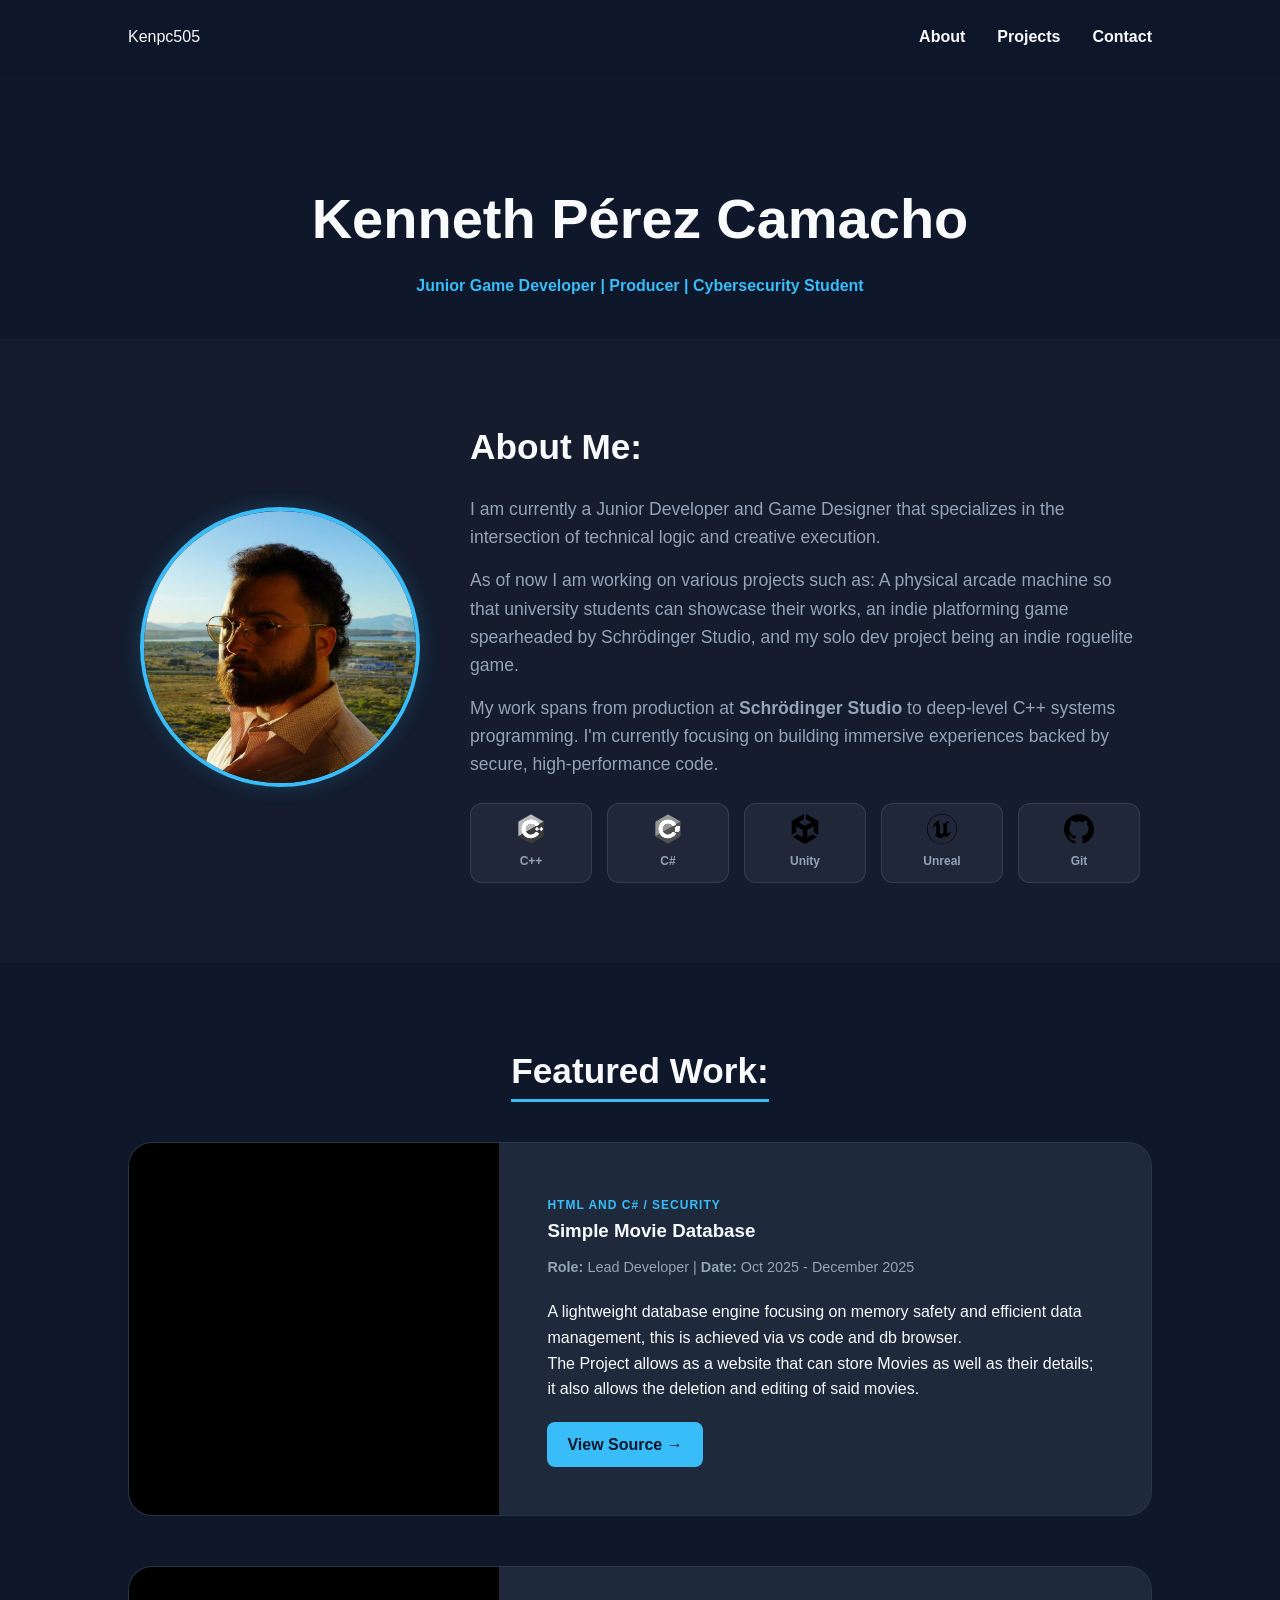
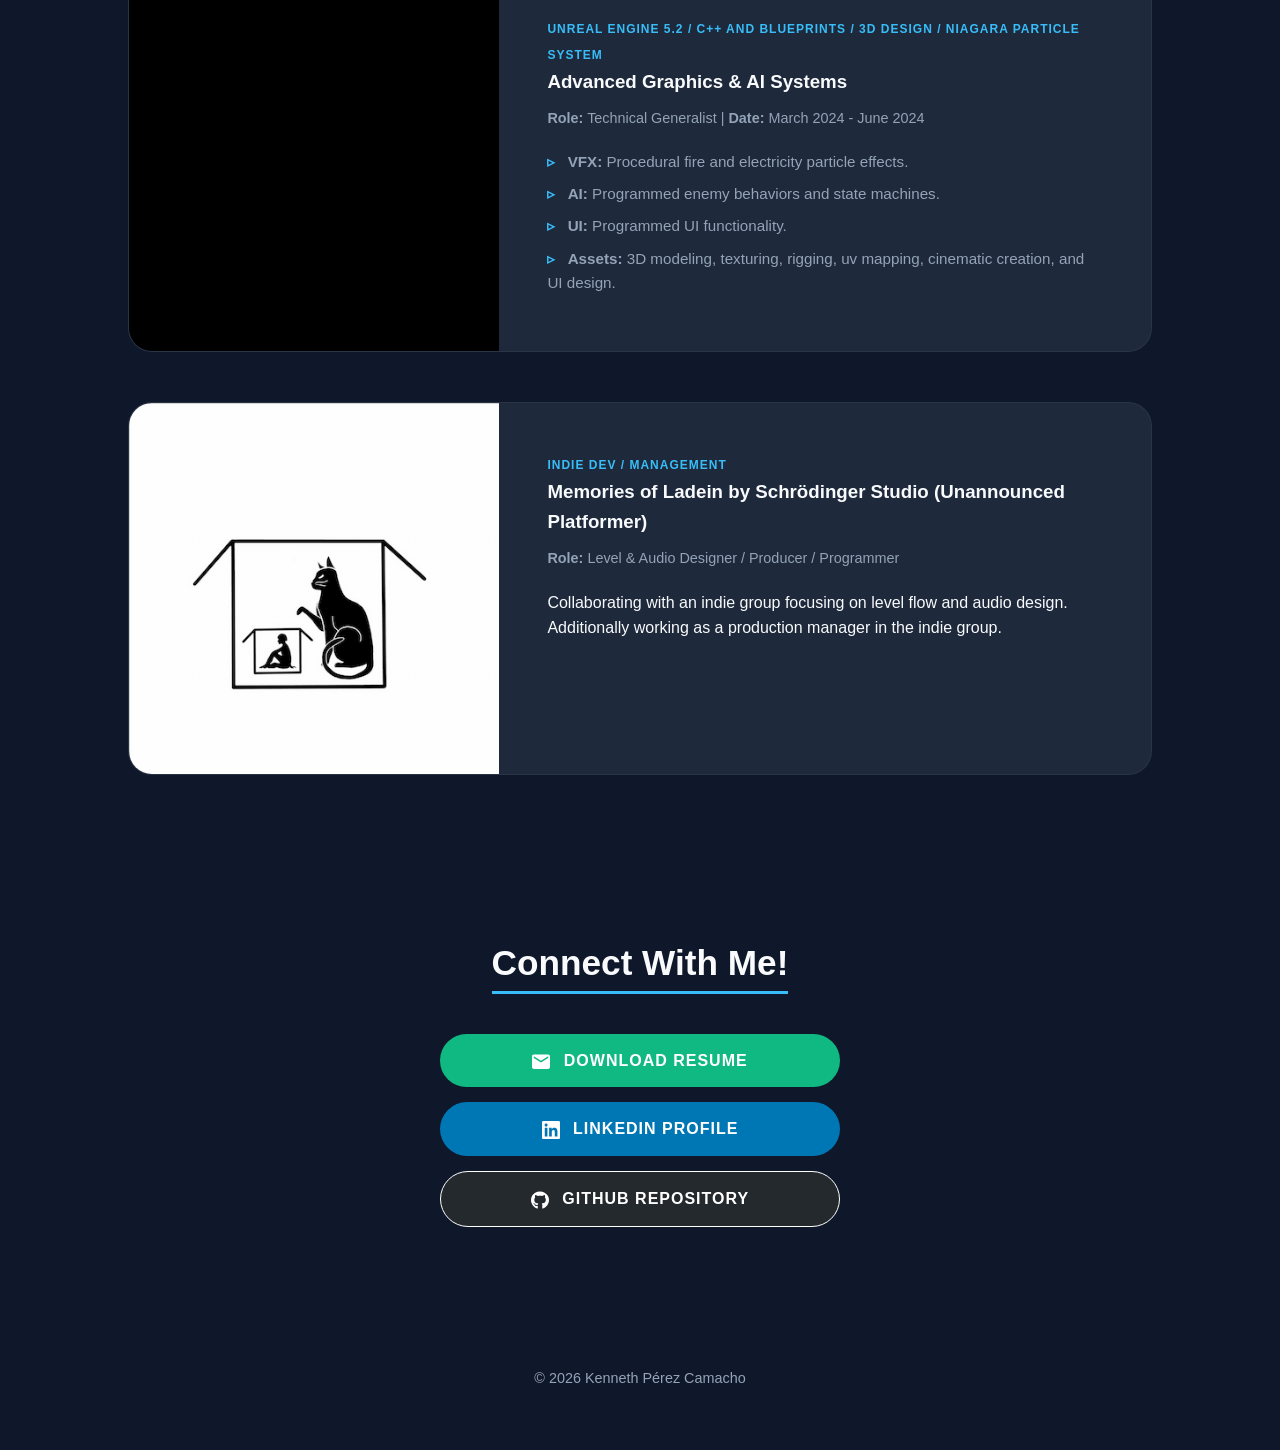
==== index.html @ e81bc2be "Added videos and photos of previous projects, still not finalized" ====
<!DOCTYPE html>
<html lang="en">
<head>
    <meta charset="UTF-8">
    <meta name="viewport" content="width=device-width, initial-scale=1.0">
    <title>Kenneth Pérez Camacho | Portfolio Hub</title>
    
    <link rel="stylesheet" href="style.css">
    <link rel="stylesheet" href="css/skeleton.css">
    <link rel="stylesheet" href="css/brands.css">
</head>
<body>

    <nav>
        <div class="logo">Kenpc505</div>
        <ul>
            <li><a href="#bio">About</a></li>
            <li><a href="#projects">Projects</a></li>
            <li><a href="#links">Contact</a></li>
        </ul>
    </nav>

    <header class="hero">
        <h1>Kenneth Pérez Camacho</h1>
        <p class="highlight">Junior Game Developer | Producer | Cybersecurity Student</p>
    </header>

    <section id="bio">
        <div class="bio-container">
            <div class="bio-image">
                <img src="images/headshot.jpg" alt="Kenneth Pérez Camacho Headshot">
            </div>
            <div class="bio-text">
                <h2>About Me:</h2>
                <p>I am currently a Junior Developer and Game Designer that specializes in the intersection of technical logic and creative execution.</p>
                <p>As of now I am working on various projects such as: A physical arcade machine so that university students can showcase their works, an indie platforming game spearheaded by Schrödinger Studio, and my solo dev project being an indie roguelite game.</p>
                <p>My work spans from production at <strong>Schrödinger Studio</strong> to deep-level C++ systems programming. I'm currently focusing on building immersive experiences backed by secure, high-performance code.</p>

                <div class="skills-grid">
                    <div class="skill-item"><img src="images/icons/cpp.svg" alt="C++"><span>C++</span></div>
                    <div class="skill-item"><img src="images/icons/csharp.svg" alt="C#"><span>C#</span></div>
                    <div class="skill-item"><img src="images/icons/unity.svg" alt="Unity"><span>Unity</span></div>
                    <div class="skill-item"><img src="images/icons/unreal.svg" alt="Unreal Engine"><span>Unreal</span></div>
                    <div class="skill-item"><img src="images/icons/git.svg" alt="Git"><span>Git</span></div>
                </div>
            </div>
        </div>
    </section>

    <section id="projects">
        <h2>Featured Work:</h2>
        <div class="project-list">
            
            <article class="project-row">
                <div class="project-image loading-container">
                    <div class="spinner"></div>
                    <video autoplay loop muted playsinline poster="images/simplemdb-poster.jpg" onloadeddata="this.parentElement.classList.remove('loading-container')">
                        <source src="videos/simplemdb-demo.mp4" type="video/mp4">
                    </video>
                </div>
                <div class="project-info">
                    <span class="tech-tag">HTML and C# / Security</span>
                    <h3>Simple Movie Database</h3>
                    <p class="project-meta"><strong>Role:</strong> Lead Developer | <strong>Date:</strong> Oct 2025 - December 2025</p>
                    <p>A lightweight database engine focusing on memory safety and efficient data management, this is achieved via vs code and db browser.</p>
                        <p> The Project allows as a website that can store Movies as well as their details; it also allows the deletion and editing of said movies.</p>
                    <a href="https://github.com/Kenpc505/SimpleMDB" target="_blank" class="btn">View Source →</a>
                </div>
            </article>


            <article class="project-row">
                <div class="project-image loading-container">
                    <div class="spinner"></div>
                    <video autoplay loop muted playsinline poster="images/vgg3-poster.jpg" onloadeddata="this.parentElement.classList.remove('loading-container')">
                        <source src="videos/vgg3-demo.mp4" type="video/mp4">
                    </video>
                </div>
                <div class="project-info">
                    <span class="tech-tag">Unreal Engine 5.2 / C++ and Blueprints / 3D Design / Niagara Particle System</span>
                    <h3>Advanced Graphics & AI Systems</h3>
                    <p class="project-meta"><strong>Role:</strong> Technical Generalist | <strong>Date:</strong> March 2024 - June 2024</p>
                    <ul class="project-features">
                        <li><strong>VFX:</strong> Procedural fire and electricity particle effects.</li>
                        <li><strong>AI:</strong> Programmed enemy behaviors and state machines.</li>
                        <li><strong>UI:</strong> Programmed UI functionality.</li>
                        <li><strong>Assets:</strong> 3D modeling, texturing, rigging, uv mapping, cinematic creation, and UI design.</li>
                    </ul>
                </div>
            </article>


            <article class="project-row">
                <div class="project-image">
                    <img src="images/schrodinger-studio.png" alt="Schrödinger Studio">
                </div>
                <div class="project-info">
                    <span class="tech-tag">Indie Dev / Management</span>
                    <h3>Memories of Ladein by Schrödinger Studio (Unannounced Platformer)</h3>
                    <p class="project-meta"><strong>Role:</strong> Level & Audio Designer / Producer / Programmer</p>
                    <p>Collaborating with an indie group focusing on level flow and audio design.</p>
                    <p>Additionally working as a production manager in the indie group.</p>
                </div>
            </article>

        </div>
    </section>

    <section id="links">
        <h2>Connect With Me!</h2>
        <div class="link-container">
            <a class="button button-resume" href="Kenneth_Perez_Resume.pdf" download>
                <img class="icon" src="images/icons/email.svg" alt="Resume"> Download Resume
            </a>
            <a class="button button-linkedin" href="https://www.linkedin.com/in/kenneth-p%C3%A9rez-camacho-754b19230" target="_blank">
                <img class="icon" src="images/icons/linkedin.svg" alt="LinkedIn"> LinkedIn Profile
            </a>
            <a class="button button-github" href="https://github.com/Kenpc505" target="_blank">
                <img class="icon" src="images/icons/github.svg" alt="GitHub"> GitHub Repository
            </a>
        </div>
    </section>

    <footer>
        <p>© 2026 Kenneth Pérez Camacho</p>
    </footer>

</body>
</html>
---- style.css ----
/* --- 1. VARIABLES & THEME --- */
:root {
	--bg: #0f172a;
	--text: #f8fafc;
	--accent: #38bdf8;
	--card-bg: #1e293b;
	--secondary-text: #94a3b8;
	--resume-green: #10b981;
	--linkedin-blue: #0077b5;
}

html {
	scroll-behavior: smooth;
}

* {
	box-sizing: border-box;
	margin: 0;
	padding: 0;
}

body {
	font-family: 'Inter', sans-serif;
	background-color: var(--bg);
	color: var(--text);
	line-height: 1.6;
}

/* --- 2. NAVIGATION --- */
nav {
	display: flex;
	justify-content: space-between;
	padding: 1.5rem 10%;
	background: rgba(15, 23, 42, 0.95);
	backdrop-filter: blur(8px);
	position: sticky;
	top: 0;
	z-index: 1000;
}

nav ul {
	display: flex;
	list-style: none;
	gap: 2rem;
}

nav a {
	color: var(--text);
	text-decoration: none;
	font-weight: 600;
	transition: 0.3s;
}

nav a:hover {
	color: var(--accent);
}

/* --- 3. HERO --- */
.hero {
	padding: 100px 20px 40px;
	text-align: center;
}

.hero h1 {
	font-size: 3.5rem;
	margin-bottom: 10px;
}

.highlight {
	color: var(--accent);
	font-weight: bold;
}

/* --- 4. BIO & SKILLS GRID --- */
#bio {
	background-color: rgba(255, 255, 255, 0.02);
}

.bio-container {
	display: flex;
	align-items: center;
	gap: 50px;
	max-width: 1000px;
	margin: 0 auto;
	text-align: left;
}

.bio-image img {
	width: 280px;
	height: 280px;
	border-radius: 50%;
	border: 4px solid var(--accent);
	object-fit: cover;
	box-shadow: 0 0 20px rgba(56, 189, 248, 0.2);
}

.bio-text h2 {
	border-bottom: none;
	margin-bottom: 20px;
}

.bio-text p {
	margin-bottom: 15px;
	font-size: 1.1rem;
	color: var(--secondary-text);
}

.skills-grid {
	display: grid;
	grid-template-columns: repeat(auto-fit, minmax(75px, 1fr));
	gap: 15px;
	margin-top: 25px;
}

.skill-item {
	display: flex;
	flex-direction: column;
	align-items: center;
	background: rgba(255, 255, 255, 0.05);
	padding: 10px;
	border-radius: 12px;
	border: 1px solid rgba(255, 255, 255, 0.1);
	transition: 0.3s;
}

.skill-item:hover {
	transform: translateY(-3px);
	border-color: var(--accent);
	background: rgba(56, 189, 248, 0.05);
}

.skill-item img {
	width: 30px;
	height: 30px;
	margin-bottom: 8px;
	filter: grayscale(100%) brightness(1.5);
	transition: 0.3s;
}

.skill-item:hover img {
	filter: grayscale(0%) brightness(1);
}

.skill-item span {
	font-size: 0.75rem;
	font-weight: bold;
	color: var(--secondary-text);
}

/* --- 5. PROJECTS SECTION --- */
section {
	padding: 80px 10%;
	text-align: center;
}

h2 {
	font-size: 2.2rem;
	margin-bottom: 40px;
	border-bottom: 3px solid var(--accent);
	display: inline-block;
}

.project-list {
	display: flex;
	flex-direction: column;
	gap: 50px;
}

.project-row {
	display: flex;
	background: var(--card-bg);
	border-radius: 24px;
	overflow: hidden;
	text-align: left;
	transition: transform 0.3s ease;
	border: 1px solid rgba(255, 255, 255, 0.05);
}

.project-row:hover {
	transform: translateY(-8px);
}

.project-image {
	flex: 1;
	min-width: 320px;
	background: #000;
	display: flex;
	align-items: center;
}

.project-image img,
.project-image video {
	width: 100%;
	height: 100%;
	object-fit: cover;
	display: block;
}

.project-info {
	flex: 1.5;
	padding: 3rem;
}

.tech-tag {
	color: var(--accent);
	font-weight: 800;
	font-size: 0.75rem;
	text-transform: uppercase;
	letter-spacing: 1px;
}

.project-meta {
	font-size: 0.9rem;
	color: var(--secondary-text);
	margin: 10px 0 20px 0;
}

.project-features {
	list-style: none;
	padding: 0;
}

.project-features li::before {
	content: "▹ ";
	color: var(--accent);
	font-weight: bold;
	margin-right: 8px;
}

.project-features li {
	margin-bottom: 8px;
	color: var(--secondary-text);
	font-size: 0.95rem;
}

.btn {
	display: inline-block;
	margin-top: 20px;
	padding: 10px 20px;
	background: var(--accent);
	color: var(--bg);
	text-decoration: none;
	font-weight: bold;
	border-radius: 8px;
	transition: 0.3s;
}

/* --- 6. LITTLELINK HUB --- */
.link-container {
	display: flex;
	flex-direction: column;
	align-items: center;
	gap: 15px;
	max-width: 400px;
	margin: 0 auto;
}

.button {
	display: flex;
	align-items: center;
	justify-content: center;
	width: 100%;
	padding: 16px;
	border-radius: 50px;
	text-decoration: none;
	font-weight: bold;
	text-transform: uppercase;
	transition: 0.3s;
	border: none;
}

.button-linkedin {
	background-color: var(--linkedin-blue) !important;
	color: white !important;
}

.button-github {
	background-color: #24292e !important;
	color: white !important;
}

.button-resume {
	background-color: var(--resume-green) !important;
	color: white !important;
}

.button:hover {
	filter: brightness(1.2);
	transform: scale(1.02);
}

.icon {
	width: 20px;
	height: 20px;
	margin-right: 12px;
	filter: brightness(0) invert(1);
}

.qr-image {
	width: 140px;
	border: 6px solid white;
	border-radius: 15px;
	margin-top: 15px;
}

/* --- 7. RESPONSIVE --- */
@media (max-width: 900px) {

	.bio-container,
	.project-row {
		flex-direction: column;
		text-align: center;
	}

	.project-image {
		min-width: 100%;
		height: 250px;
	}

	.hero h1 {
		font-size: 2.5rem;
	}
}

footer {
	padding: 60px;
	color: var(--secondary-text);
	font-size: 0.9rem;
	text-align: center;
}
---- css/skeleton.css ----
.button {
	display: inline-block;
	width: 100%;
	padding: 14px;
	text-align: center;
	text-decoration: none;
	font-weight: 600;
	text-transform: uppercase;
	letter-spacing: 1px;
	border-radius: 50px;
	/* Pill shape like Linktree */
	transition: 0.3s;
	cursor: pointer;
	border: none;
}

.button:hover {
	transform: scale(1.03);
	filter: brightness(1.1);
}

.icon {
	width: 18px;
	height: 18px;
	vertical-align: middle;
	margin-right: 8px;
	filter: brightness(0) invert(1);
	/* Makes black icons white */
}
---- css/brands.css ----
/*
* LittleLink Button Styles
* https://littlelink.io
* Free to use under the MIT license
* http://www.opensource.org/licenses/mit-license.php
*/

/* Brand Button Base Styles
–––––––––––––––––––––––––––––––––––––––––––––––––– */
/* Only include brand-specific button styling here */
.button,
button {
	color: var(--button-text, #000000);
	background-color: var(--button-background, transparent);
	border: var(--button-border, none);
	transition: filter 0.2s ease, transform 0.2s ease;
}

/* Global Button Hover Effect
–––––––––––––––––––––––––––––––––––––––––––––––––– */
.button:hover,
button:hover {
	filter: brightness(90%);
	transform: translateY(-1px);
}

/* Button Icons
–––––––––––––––––––––––––––––––––––––––––––––––––– */
.icon {
	filter: var(--icon-filter, none);
}

/* Brand-Specific Styles
–––––––––––––––––––––––––––––––––––––––––––––––––– */

/* Default */
.button.button-default {
	--button-text: #ffffff;
	--button-background: #2457F5;
	--button-border: 1px solid #ffffff;
}

/* Amazon */
.button-amazon {
	--button-text: #000000;
	--button-background: #FFFFFF;
	--button-border: 1px solid #212121;
}

/* Amazon Music */
.button-amazon-music {
	--button-text: #000000;
	--button-background: #25D1DA;
}

/* Apple App Store */
.button-appstore {
	--button-text: #FFFFFF;
	--button-background: #000000;
	--button-border: 1px solid #FFFFFF;
}

/* Apple Invites */
.button-invites {
	--button-text: #FFFFFF;
	--button-background: #000000;
	--button-border: 1px solid #FFFFFF;
}

/* Apple Music */
.button-apple-music {
	--button-text: #ffffff;
	--button-background: #000000;
	--button-border: 1px solid #FFFFFF;
}

/* Apple Music Alt */
.button-apple-music-alt {
	--button-text: #ffffff;
	background-image: linear-gradient(to bottom, #FB5C74, #FA233B);
}

/* Apple Podcasts */
.button-apple-podcasts {
	--button-text: #ffffff;
	--button-background: #000000;
	--button-border: 1px solid #FFFFFF;
}

/* Apple Podcasts Alt */
.button-apple-podcasts-alt {
	--button-text: #ffffff;
	background-image: linear-gradient(to bottom, #F452FF, #832BC1);
}

/* Bandcamp */
.button-bandcamp {
	--button-text: #ffffff;
	--button-background: #1d9fc3;
}

/* Behance */
.button-behance {
	--button-text: #ffffff;
	--button-background: #0057FF;
	--button-border: 1px solid #FFFFFF;
}

/* Bluesky */
.button-bluesky {
	--button-text: #FFFFFF;
	--button-background: #1185FE;
}

/* Bluesky Alt */
.button-bluesky-alt {
	--button-text: #000000;
	--button-background: #FFFFFF;
	--button-border: 1px solid #000000;
}

/* Buy Me a Coffee */
.button-coffee {
	--button-text: #000000;
	--button-background: #ffdd00;
}

/* Cal.com */
.button-cal {
	--button-text: #FFFFFF;
	--button-background: #292929;
	--button-border: 1px solid #FFFFFF;
}

/* Calendly */
.button-calendly {
	--button-text: #FFFFFF;
	--button-background: #006BFF;
}

/* Cash App */
.button-cash-app {
	--button-text: #ffffff;
	background-image: linear-gradient(to bottom, #00d64b, #00c244);
}

/* dev.to */
.button-dev-to {
	--button-text: #000000;
	--button-background: #f5f5f5;
	--button-border: 1px solid #212121;
}

/* Discogs */
.button-discogs {
	--button-text: #000000;
	--button-background: #FFFFFF;
	--button-border: 1px solid #000000;
}

/* Discogs Alt */
.button-discogs-alt {
	--button-text: #FFFFFF;
	--button-background: #000000;
	--button-border: 1px solid #FFFFFF;
}

/* Discord */
.button-discord {
	--button-text: #ffffff;
	--button-background: #5865F2;
}

/* Dribbble */
.button-dribbble {
	--button-text: #000000;
	--button-background: #FFFFFF;
	--button-border: 1px solid #212121;
}

/* Etsy */
.button-etsy {
	--button-text: #ffffff;
	--button-background: #F45800;
}

/* Facebook */
.button-faceb {
	--button-text: #ffffff;
	--button-background: #0866FF;
}

/* Facebook Messenger */
.button-messenger {
	--button-text: #ffffff;
	--button-background: #0866FF;
}

/* Figma */
.button-figma {
	--button-text: #ffffff;
	--button-background: #000000;
	--button-border: 1px solid #FFFFFF;
}

/* Fiverr */
.button-fiverr {
	--button-text: #ffffff;
	--button-background: #1DBF73;
}

/* Flickr */
.button-flickr {
	--button-text: #ffffff;
	--button-background: #000000;
	--button-border: 1px solid #FFFFFF;
}

/* GitHub */
.button-github {
	--button-text: #ffffff;
	--button-background: #000000;
	--button-border: 1px solid #FFFFFF;
}

/* GitLab */
.button-gitlab {
	--button-text: #ffffff;
	--button-background: #6151b2;
}

/* GoFundMe */
.button-gofundme {
	--button-text: #ffffff;
	--button-background: #02A95C;
}

/* Goodreads */
.button-goodreads {
	--button-text: #333333;
	--button-background: #f3f1e6;
	--button-border: 1px solid #212121;
}

/* Google Black */
.button-google-black {
	--button-text: #FFFFFF;
	--button-background: #000000;
	--button-border: 1px solid #FFFFFF;
}

/* Google Play Store */
.button-playstore {
	--button-text: #FFFFFF;
	--button-background: #000000;
	--button-border: 1px solid #FFFFFF;
}

/* Google Scholar */
.button-google-scholar {
	--button-text: #000000;
	--button-background: #FFFFFF;
	--button-border: 1px solid #212121;
}

/* Hashnode */
.button-hashnode {
	--button-text: #000000;
	--button-background: #ffffff;
	--button-border: 1px solid #212121;
}

/* Instagram */
.button-instagram {
	--button-text: #ffffff;
	background-image: linear-gradient(-135deg, #1400c8, #b900b4, #f50000);
}

/* Kick */
.button-kick {
	--button-text: #ffffff;
	--button-background: #000000;
	--button-border: 1px solid #ffffff;
}

/* Kick Alt */
.button-kick-alt {
	--button-text: #000000;
	--button-background: #01e701;
}

/* Kickstarter */
.button-kickstarter {
	--button-text: #ffffff;
	--button-background: #05ce78;
}

/* Kit */
.button-kit {
	--button-text: #ffffff;
	--button-background: #000000;
	--button-border: 1px solid #FFFFFF;
}

/* Ko-fi */
.button-ko-fi {
	--button-text: #ffffff;
	--button-background: #000000;
	--button-border: 1px solid #FFFFFF;
}

/* Last.fm */
.button-last-fm {
	--button-text: #ffffff;
	--button-background: #D51007;
}

/* Letterboxd */
.button-letterboxd {
	--button-text: #ffffff;
	--button-background: #2c3440;
	--button-border: 1px solid #FFFFFF;
}

/* Line */
.button-line {
	--button-text: #FFFFFF;
	--button-background: #06C755;
}

/* LinkedIn */
.button-linkedin {
	background-color: #0077b5 !important;
	color: #ffffff !important;
}


/* Mailchimp */
.button-mailchimp {
	--button-text: #000000;
	--button-background: #FFE01B;
}

/* Mastodon */
.button-mastodon {
	--button-text: #ffffff;
	--button-background: #17063B;
	--button-border: 1px solid #FFFFFF;
}

/* Matrix */
.button-matrix {
	--button-text: #000000;
	--button-background: #ffffff;
	--button-border: 1px solid #000000;
}

/* Meetup */
.button-meetup {
	--button-text: #000000;
	--button-background: #ffffff;
	--button-border: 1px solid #000000;
}

/* Meetup Alt */
.button-meetup-alt {
	--button-text: #ffffff;
	--button-background: #ED1C40;
}

/* Medium */
.button-medium {
	--button-text: #ffffff;
	--button-background: #000000;
	--button-border: 1px solid #FFFFFF;
}

/* Microsoft */
.button-microsoft {
	--button-text: #ffffff;
	--button-background: #000000;
	--button-border: 1px solid #FFFFFF;
}

/* Notion */
.button-notion {
	--button-text: #000000;
	--button-background: #ffffff;
	--button-border: 1px solid #212121;
}

/* Obsidian */
.button.button-obsidian {
	--button-text: #ffffff;
	--button-background: #262626;
	--button-border: 1px solid #ffffff;
}

/* OnlyFans */
.button-onlyfans {
	--button-text: #ffffff;
	--button-background: #00AEEF;
}

/* Patreon */
.button-patreon {
	--button-text: #ffffff;
	--button-background: #000000;
	--button-border: 1px solid #FFFFFF;
}

/* PayPal */
.button-paypal {
	--button-text: #ffffff;
	--button-background: #002991;
	--button-border: 1px solid #FFFFFF;
}

/* Pinterest */
.button-pinterest {
	--button-text: #000000;
	--button-background: #ffffff;
	--button-border: 1px solid #212121;
}

/* Product Hunt */
.button-product-hunt {
	--button-text: #000000;
	--button-background: #ffffff;
	--button-border: 1px solid #212121;
}

/* Reddit */
.button-reddit {
	--button-text: #FFFFFF;
	--button-background: #FF4500;
}

/* Shop */
.button-shop {
	--button-text: #ffffff;
	--button-background: #5A31F4;
}

/* Signal */
.button-signal {
	--button-text: #ffffff;
	--button-background: #3B45FD;
}

/* Signal Alt */
.button-signal-alt {
	--button-text: #3B45FD;
	--button-background: #E3E8FE;
	--button-border: 1px solid #000000;
}

/* Slack */
.button-slack {
	--button-text: #000000;
	--button-background: #FFFFFF;
	--button-border: 1px solid #212121;
}

/* Snapchat */
.button-snapchat {
	--button-text: #000000;
	--button-background: #fffc00;
}

/* SoundCloud */
.button-soundcloud {
	--button-text: #ffffff;
	--button-background: #ff5500;
}

/* Spotify */
.button-spotify {
	--button-text: #191414;
	--button-background: #1db954;
}

/* Spotify Alt */
.button-spotify-alt {
	--button-text: #FFFFFF;
	--button-background: #191414;
	--button-border: 1px solid #FFFFFF;
}

/* Square */
.button-square {
	--button-text: #FFFFFF;
	--button-background: #006AFF;
}

/* Stack Overflow */
.button-stack-overflow {
	--button-text: #000000;
	--button-background: #FFFFFF;
	--button-border: 1px solid #000000;
}

/* Steam */
.button-steam {
	--button-text: #ffffff;
	background-image: linear-gradient(90deg, #08BBFF, #2B75FF);
}

/* Steam Alt */
.button-steam-alt {
	--button-text: #ffffff;
	background-image: linear-gradient(90deg, #09172a, #072a57, #0c5085);
	--button-border: 1px solid #FFFFFF;
}

/* Strava */
.button-strava {
	--button-text: #ffffff;
	--button-background: #fc5200;
}

/* Substack */
.button-substack {
	--button-text: #ffffff;
	--button-background: #FF6719;
}

/* Telegram */
.button-telegram {
	--button-text: #ffffff;
	--button-background: #3faee8;
}

/* Threads */
.button-threads {
	--button-text: #FFFFFF;
	--button-background: #000000;
	--button-border: 1px solid #FFFFFF;
}

/* Threema */
.button-threema {
	--button-text: #000000;
	--button-background: #3fe669;
}

/* TikTok */
.button-tiktok {
	--button-text: #ffffff;
	--button-background: #000000;
	--button-border: 1px solid #FFFFFF;
}

/* Trello */
.button-trello {
	--button-text: #ffffff;
	--button-background: #0065ff;
}

/* Tumblr */
.button-tumb {
	--button-text: #ffffff;
	--button-background: #131313;
	--button-border: 1px solid #FFFFFF;
}

/* Twitch */
.button-twitch {
	--button-text: #ffffff;
	--button-background: #9146ff;
}

/* Unsplash */
.button-unsplash {
	--button-text: #000000;
	--button-background: #ffffff;
	--button-border: 1px solid #212121;
}

/* Venmo */
.button-venmo {
	--button-text: #ffffff;
	--button-background: #008CFF;
}

/* Vimeo */
.button-vimeo {
	--button-text: #ffffff;
	--button-background: #1ab7ea;
}

/* VSCO */
.button-vsco {
	--button-text: #FFFFFF;
	--button-background: #000000;
	--button-border: 1px solid #FFFFFF;
}

/* WhatsApp */
.button-whatsapp {
	--button-text: #ffffff;
	--button-background: #455a64;
}

/* WordPress */
.button-wordpress {
	--button-text: #ffffff;
	--button-background: #3858E9;
}

/* X */
.button-x {
	--button-text: #FFFFFF;
	--button-background: #000000;
	--button-border: 1px solid #FFFFFF;
}

/* YouTube */
.button-yt {
	--button-text: #ffffff;
	--button-background: #282828;
	--button-border: 1px solid #FFFFFF;
}

/* YouTube Alt */
.button-yt-alt {
	--button-text: #ffffff;
	--button-background: #FF0000;
}

/* Zoom */
.button-zoom {
	--button-text: #ffffff;
	--button-background: #0B5CFF;
	--button-border: 1px solid #FFFFFF;
}
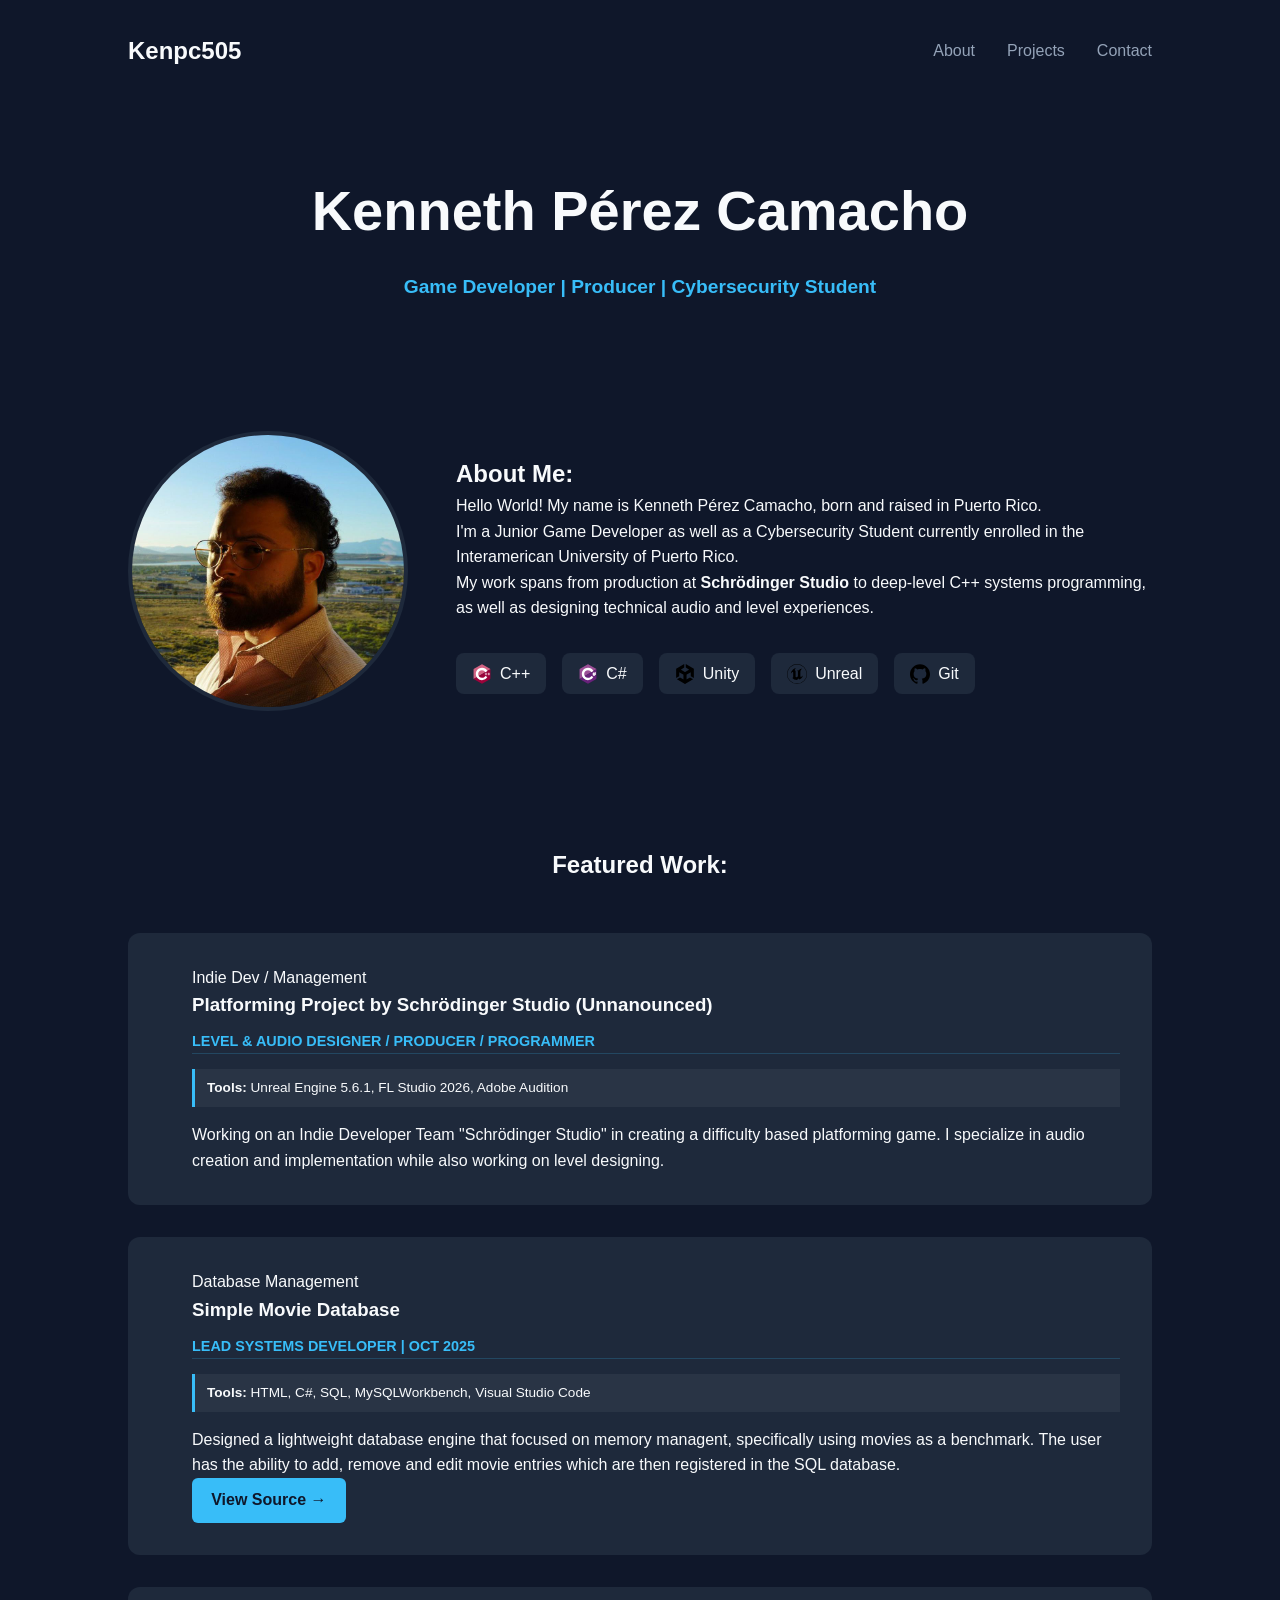
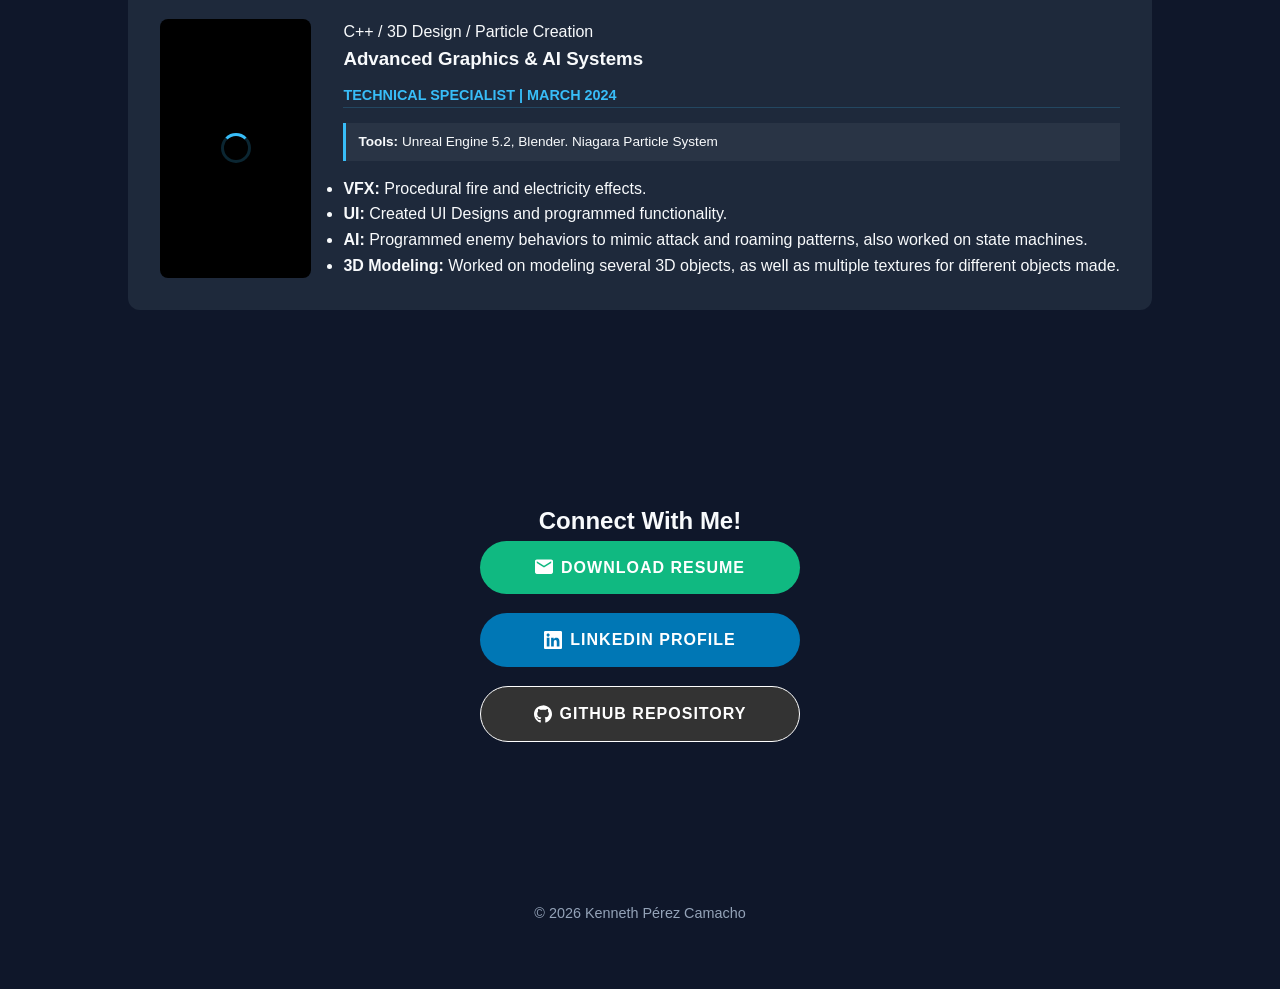
==== commit f8378f05: "Final UI Polish for the Portfolio, Until after the GDC!!!" ====
--- a/index.html
+++ b/index.html
@@ -9,10 +9,12 @@
     <link rel="stylesheet" href="css/skeleton.css">
     <link rel="stylesheet" href="css/brands.css">
 </head>
-<body>
+<body id="top">
 
     <nav>
-        <div class="logo">Kenpc505</div>
+        <div class="logo">
+            <a href="#top">Kenpc505</a>
+        </div>
         <ul>
             <li><a href="#bio">About</a></li>
             <li><a href="#projects">Projects</a></li>
@@ -22,19 +24,19 @@
 
     <header class="hero">
         <h1>Kenneth Pérez Camacho</h1>
-        <p class="highlight">Junior Game Developer | Producer | Cybersecurity Student</p>
+        <p class="highlight">Game Developer | Producer | Cybersecurity Student</p>
     </header>
 
     <section id="bio">
         <div class="bio-container">
             <div class="bio-image">
-                <img src="images/headshot.jpg" alt="Kenneth Pérez Camacho Headshot">
+                <img src="images/headshot.jpg" alt="Kenneth Pérez Camacho">
             </div>
             <div class="bio-text">
                 <h2>About Me:</h2>
-                <p>I am currently a Junior Developer and Game Designer that specializes in the intersection of technical logic and creative execution.</p>
-                <p>As of now I am working on various projects such as: A physical arcade machine so that university students can showcase their works, an indie platforming game spearheaded by Schrödinger Studio, and my solo dev project being an indie roguelite game.</p>
-                <p>My work spans from production at <strong>Schrödinger Studio</strong> to deep-level C++ systems programming. I'm currently focusing on building immersive experiences backed by secure, high-performance code.</p>
+                <p>Hello World! My name is Kenneth Pérez Camacho, born and raised in Puerto Rico.</p>
+                <p>I'm a Junior Game Developer as well as a Cybersecurity Student currently enrolled in the Interamerican University of Puerto Rico.</p>
+                <p>My work spans from production at <strong>Schrödinger Studio</strong> to deep-level C++ systems programming, as well as designing technical audio and level experiences.</p>
 
                 <div class="skills-grid">
                     <div class="skill-item"><img src="images/icons/cpp.svg" alt="C++"><span>C++</span></div>
@@ -51,7 +53,20 @@
         <h2>Featured Work:</h2>
         <div class="project-list">
             
-            <article class="project-row">
+ <article class="project-row">
+                <div class="project-image">
+                    <img src="images/schrodinger-studio.png" alt="Schrödinger Studio">
+                </div>
+                <div class="project-info">
+                    <span class="tech-tag">Indie Dev / Management</span>
+                    <h3>Platforming Project by Schrödinger Studio (Unnanounced)</h3>
+                    <p class="role-badge">Level & Audio Designer / Producer / Programmer</p>
+                    <div class="tools-section"><strong>Tools:</strong> Unreal Engine 5.6.1, FL Studio 2026, Adobe Audition</div>
+                    <p>Working on an Indie Developer Team "Schrödinger Studio" in creating a difficulty based platforming game. I specialize in audio creation and implementation while also working on level designing.</p>
+                </div>
+            </article>
+
+               <article class="project-row">
                 <div class="project-image loading-container">
                     <div class="spinner"></div>
                     <video autoplay loop muted playsinline poster="images/simplemdb-poster.jpg" onloadeddata="this.parentElement.classList.remove('loading-container')">
@@ -59,15 +74,14 @@
                     </video>
                 </div>
                 <div class="project-info">
-                    <span class="tech-tag">HTML and C# / Security</span>
+                    <span class="tech-tag">Database Management</span>
                     <h3>Simple Movie Database</h3>
-                    <p class="project-meta"><strong>Role:</strong> Lead Developer | <strong>Date:</strong> Oct 2025 - December 2025</p>
-                    <p>A lightweight database engine focusing on memory safety and efficient data management, this is achieved via vs code and db browser.</p>
-                        <p> The Project allows as a website that can store Movies as well as their details; it also allows the deletion and editing of said movies.</p>
+                    <p class="role-badge">Lead Systems Developer <span class="date-tag">| Oct 2025</span></p>
+                    <div class="tools-section"><strong>Tools:</strong> HTML, C#, SQL, MySQLWorkbench, Visual Studio Code</div>
+                    <p>Designed a lightweight database engine that focused on memory managent, specifically using movies as a benchmark. The user has the ability to add, remove and edit movie entries which are then registered in the SQL database.</p>
                     <a href="https://github.com/Kenpc505/SimpleMDB" target="_blank" class="btn">View Source →</a>
                 </div>
             </article>
-
 
             <article class="project-row">
                 <div class="project-image loading-container">
@@ -77,29 +91,16 @@
                     </video>
                 </div>
                 <div class="project-info">
-                    <span class="tech-tag">Unreal Engine 5.2 / C++ and Blueprints / 3D Design / Niagara Particle System</span>
+                    <span class="tech-tag"> C++ / 3D Design / Particle Creation</span>
                     <h3>Advanced Graphics & AI Systems</h3>
-                    <p class="project-meta"><strong>Role:</strong> Technical Generalist | <strong>Date:</strong> March 2024 - June 2024</p>
+                    <p class="role-badge">Technical Specialist <span class="date-tag">| March 2024</span></p>
+                    <div class="tools-section"><strong>Tools:</strong> Unreal Engine 5.2, Blender. Niagara Particle System</div>
                     <ul class="project-features">
-                        <li><strong>VFX:</strong> Procedural fire and electricity particle effects.</li>
-                        <li><strong>AI:</strong> Programmed enemy behaviors and state machines.</li>
-                        <li><strong>UI:</strong> Programmed UI functionality.</li>
-                        <li><strong>Assets:</strong> 3D modeling, texturing, rigging, uv mapping, cinematic creation, and UI design.</li>
+                        <li><strong>VFX:</strong> Procedural fire and electricity effects.</li>
+                        <li><strong>UI:</strong> Created UI Designs and programmed functionality.</li>
+                        <li><strong>AI:</strong> Programmed enemy behaviors to mimic attack and roaming patterns, also worked on state machines.</li>
+                        <li><strong>3D Modeling:</strong> Worked on modeling several 3D objects, as well as multiple textures for different objects made.</li>
                     </ul>
-                </div>
-            </article>
-
-
-            <article class="project-row">
-                <div class="project-image">
-                    <img src="images/schrodinger-studio.png" alt="Schrödinger Studio">
-                </div>
-                <div class="project-info">
-                    <span class="tech-tag">Indie Dev / Management</span>
-                    <h3>Memories of Ladein by Schrödinger Studio (Unannounced Platformer)</h3>
-                    <p class="project-meta"><strong>Role:</strong> Level & Audio Designer / Producer / Programmer</p>
-                    <p>Collaborating with an indie group focusing on level flow and audio design.</p>
-                    <p>Additionally working as a production manager in the indie group.</p>
                 </div>
             </article>
 
@@ -109,15 +110,17 @@
     <section id="links">
         <h2>Connect With Me!</h2>
         <div class="link-container">
-            <a class="button button-resume" href="Kenneth_Perez_Resume.pdf" download>
-                <img class="icon" src="images/icons/email.svg" alt="Resume"> Download Resume
-            </a>
-            <a class="button button-linkedin" href="https://www.linkedin.com/in/kenneth-p%C3%A9rez-camacho-754b19230" target="_blank">
-                <img class="icon" src="images/icons/linkedin.svg" alt="LinkedIn"> LinkedIn Profile
-            </a>
-            <a class="button button-github" href="https://github.com/Kenpc505" target="_blank">
-                <img class="icon" src="images/icons/github.svg" alt="GitHub"> GitHub Repository
-            </a>
+            <div class="button-stack">
+                <a class="button button-resume" href="Kenneth_Perez_Resume.pdf" download>
+                    <img class="icon" src="images/icons/email.svg" alt=""> Download Resume
+                </a>
+                <a class="button button-linkedin" href="https://www.linkedin.com/in/kenneth-p%C3%A9rez-camacho-754b19230" target="_blank">
+                    <img class="icon" src="images/icons/linkedin.svg" alt=""> LinkedIn Profile
+                </a>
+                <a class="button button-github" href="https://github.com/Kenpc505" target="_blank">
+                    <img class="icon" src="images/icons/github.svg" alt=""> GitHub Repository
+                </a>
+            </div>
         </div>
     </section>
 
@@ -125,5 +128,21 @@
         <p>© 2026 Kenneth Pérez Camacho</p>
     </footer>
 
+    <button onclick="scrollToTop()" id="backToTop" title="Go to top">↑</button>
+
+    <script>
+        const mybutton = document.getElementById("backToTop");
+        window.onscroll = function() {
+            if (document.body.scrollTop > 400 || document.documentElement.scrollTop > 400) {
+                mybutton.style.display = "block";
+            } else {
+                mybutton.style.display = "none";
+            }
+        };
+        function scrollToTop() {
+            window.scrollTo({ top: 0, behavior: 'smooth' });
+        }
+    </script>
+
 </body>
 </html>
--- a/style.css
+++ b/style.css
@@ -1,12 +1,10 @@
-/* --- 1. VARIABLES & THEME --- */
 :root {
-	--bg: #0f172a;
-	--text: #f8fafc;
+	--bg-color: #0f172a;
+	--card-bg: #1e293b;
+	--text-primary: #f8fafc;
+	--text-secondary: #94a3b8;
 	--accent: #38bdf8;
-	--card-bg: #1e293b;
-	--secondary-text: #94a3b8;
-	--resume-green: #10b981;
-	--linkedin-blue: #0077b5;
+	--success: #10b981;
 }
 
 html {
@@ -20,22 +18,25 @@
 }
 
 body {
+	background-color: var(--bg-color);
+	color: var(--text-primary);
 	font-family: 'Inter', sans-serif;
-	background-color: var(--bg);
-	color: var(--text);
 	line-height: 1.6;
 }
 
-/* --- 2. NAVIGATION --- */
+/* NAV */
 nav {
 	display: flex;
 	justify-content: space-between;
-	padding: 1.5rem 10%;
-	background: rgba(15, 23, 42, 0.95);
-	backdrop-filter: blur(8px);
-	position: sticky;
-	top: 0;
-	z-index: 1000;
+	padding: 2rem 10%;
+	align-items: center;
+}
+
+.logo a {
+	font-weight: bold;
+	font-size: 1.5rem;
+	color: var(--text-primary);
+	text-decoration: none;
 }
 
 nav ul {
@@ -45,286 +46,244 @@
 }
 
 nav a {
-	color: var(--text);
+	color: var(--text-secondary);
 	text-decoration: none;
-	font-weight: 600;
-	transition: 0.3s;
+	transition: color 0.3s;
 }
 
 nav a:hover {
 	color: var(--accent);
 }
 
-/* --- 3. HERO --- */
+/* HERO */
 .hero {
-	padding: 100px 20px 40px;
-	text-align: center;
+	text-align: center;
+	padding: 4rem 10%;
 }
 
 .hero h1 {
 	font-size: 3.5rem;
-	margin-bottom: 10px;
+	margin-bottom: 1rem;
 }
 
 .highlight {
 	color: var(--accent);
-	font-weight: bold;
-}
-
-/* --- 4. BIO & SKILLS GRID --- */
-#bio {
-	background-color: rgba(255, 255, 255, 0.02);
-}
-
+	font-size: 1.2rem;
+	font-weight: 600;
+}
+
+/* BIO */
 .bio-container {
 	display: flex;
-	align-items: center;
-	gap: 50px;
-	max-width: 1000px;
-	margin: 0 auto;
-	text-align: left;
+	gap: 3rem;
+	padding: 4rem 10%;
+	align-items: center;
 }
 
 .bio-image img {
 	width: 280px;
 	height: 280px;
 	border-radius: 50%;
-	border: 4px solid var(--accent);
 	object-fit: cover;
-	box-shadow: 0 0 20px rgba(56, 189, 248, 0.2);
-}
-
-.bio-text h2 {
-	border-bottom: none;
-	margin-bottom: 20px;
-}
-
-.bio-text p {
-	margin-bottom: 15px;
-	font-size: 1.1rem;
-	color: var(--secondary-text);
+	border: 4px solid var(--card-bg);
 }
 
 .skills-grid {
-	display: grid;
-	grid-template-columns: repeat(auto-fit, minmax(75px, 1fr));
-	gap: 15px;
-	margin-top: 25px;
+	display: flex;
+	flex-wrap: wrap;
+	gap: 1rem;
+	margin-top: 2rem;
 }
 
 .skill-item {
+	background: var(--card-bg);
+	padding: 0.5rem 1rem;
+	border-radius: 8px;
+	display: flex;
+	align-items: center;
+	gap: 0.5rem;
+}
+
+.skill-item img {
+	width: 20px;
+}
+
+/* PROJECTS */
+#projects {
+	padding: 4rem 10%;
+}
+
+#projects h2 {
+	text-align: center;
+	/* This centers the "Featured Work" text */
+	margin-bottom: 3rem;
+	width: 100%;
+	/* Ensures it takes up the full width to center correctly */
+}
+
+.project-row {
+	display: flex;
+	gap: 2rem;
+	background: var(--card-bg);
+	border-radius: 12px;
+	padding: 2rem;
+	margin-bottom: 2rem;
+}
+
+.project-image {
+	flex: 1;
+	max-width: 400px;
+	border-radius: 8px;
+	overflow: hidden;
+	position: relative;
+	background: #000;
+}
+
+.project-image video,
+.project-image img {
+	width: 100%;
+	display: block;
+}
+
+.role-badge {
+	display: block;
+	color: var(--accent);
+	font-weight: 700;
+	text-transform: uppercase;
+	font-size: 0.9rem;
+	margin: 10px 0;
+	border-bottom: 1px solid rgba(56, 189, 248, 0.2);
+}
+
+.tools-section {
+	background: rgba(255, 255, 255, 0.05);
+	border-left: 3px solid var(--accent);
+	padding: 8px 12px;
+	margin: 15px 0;
+	font-size: 0.85rem;
+}
+
+.btn {
+	display: inline-block;
+	background: var(--accent);
+	color: var(--bg-color);
+	padding: 0.6rem 1.2rem;
+	text-decoration: none;
+	border-radius: 6px;
+	font-weight: bold;
+}
+
+/* CONTACT SECTION - CENTERED & COMPACT */
+#links {
+	padding: 6rem 10%;
+	text-align: center;
+}
+
+.link-container {
 	display: flex;
 	flex-direction: column;
 	align-items: center;
-	background: rgba(255, 255, 255, 0.05);
-	padding: 10px;
-	border-radius: 12px;
-	border: 1px solid rgba(255, 255, 255, 0.1);
-	transition: 0.3s;
-}
-
-.skill-item:hover {
-	transform: translateY(-3px);
-	border-color: var(--accent);
-	background: rgba(56, 189, 248, 0.05);
-}
-
-.skill-item img {
+}
+
+.button-stack {
+	display: flex;
+	flex-direction: column;
+	gap: 1.2rem;
+	width: 100%;
+	max-width: 320px;
+}
+
+.button-stack .button {
+	width: 100% !important;
+	margin: 0;
+	display: flex;
+	align-items: center;
+	justify-content: center;
+	border-radius: 50px;
+	transition: transform 0.2s;
+}
+
+.button-stack .button:hover {
+	transform: scale(1.03);
+}
+
+.button-resume {
+	background-color: var(--success) !important;
+	color: white !important;
+}
+
+.button-linkedin {
+	background-color: #0077b5 !important;
+	color: white !important;
+}
+
+.button-github {
+	background-color: #333 !important;
+	color: white !important;
+}
+
+.icon {
+	width: 18px;
+	margin-right: 10px;
+	filter: brightness(0) invert(1);
+}
+
+/* BACK TO TOP BUTTON */
+#backToTop {
+	display: none;
+	position: fixed;
+	bottom: 30px;
+	right: 30px;
+	z-index: 99;
+	border: none;
+	background-color: var(--accent);
+	color: var(--bg-color);
+	cursor: pointer;
+	padding: 15px;
+	border-radius: 50%;
+	font-size: 20px;
+	font-weight: bold;
+	width: 50px;
+	height: 50px;
+	box-shadow: 0px 4px 10px rgba(0, 0, 0, 0.3);
+}
+
+/* SPINNER */
+.spinner {
+	position: absolute;
+	top: 50%;
+	left: 50%;
+	transform: translate(-50%, -50%);
 	width: 30px;
 	height: 30px;
-	margin-bottom: 8px;
-	filter: grayscale(100%) brightness(1.5);
-	transition: 0.3s;
-}
-
-.skill-item:hover img {
-	filter: grayscale(0%) brightness(1);
-}
-
-.skill-item span {
-	font-size: 0.75rem;
-	font-weight: bold;
-	color: var(--secondary-text);
-}
-
-/* --- 5. PROJECTS SECTION --- */
-section {
-	padding: 80px 10%;
-	text-align: center;
-}
-
-h2 {
-	font-size: 2.2rem;
-	margin-bottom: 40px;
-	border-bottom: 3px solid var(--accent);
-	display: inline-block;
-}
-
-.project-list {
-	display: flex;
-	flex-direction: column;
-	gap: 50px;
-}
-
-.project-row {
-	display: flex;
-	background: var(--card-bg);
-	border-radius: 24px;
-	overflow: hidden;
-	text-align: left;
-	transition: transform 0.3s ease;
-	border: 1px solid rgba(255, 255, 255, 0.05);
-}
-
-.project-row:hover {
-	transform: translateY(-8px);
-}
-
-.project-image {
-	flex: 1;
-	min-width: 320px;
-	background: #000;
-	display: flex;
-	align-items: center;
-}
-
-.project-image img,
-.project-image video {
-	width: 100%;
-	height: 100%;
-	object-fit: cover;
-	display: block;
-}
-
-.project-info {
-	flex: 1.5;
-	padding: 3rem;
-}
-
-.tech-tag {
-	color: var(--accent);
-	font-weight: 800;
-	font-size: 0.75rem;
-	text-transform: uppercase;
-	letter-spacing: 1px;
-}
-
-.project-meta {
+	border: 3px solid rgba(56, 189, 248, 0.2);
+	border-top-color: var(--accent);
+	border-radius: 50%;
+	animation: spin 1s linear infinite;
+}
+
+.project-image:not(.loading-container) .spinner {
+	display: none;
+}
+
+@keyframes spin {
+	to {
+		transform: translate(-50%, -50%) rotate(360deg);
+	}
+}
+
+footer {
+	padding: 4rem;
+	text-align: center;
+	color: var(--text-secondary);
 	font-size: 0.9rem;
-	color: var(--secondary-text);
-	margin: 10px 0 20px 0;
-}
-
-.project-features {
-	list-style: none;
-	padding: 0;
-}
-
-.project-features li::before {
-	content: "▹ ";
-	color: var(--accent);
-	font-weight: bold;
-	margin-right: 8px;
-}
-
-.project-features li {
-	margin-bottom: 8px;
-	color: var(--secondary-text);
-	font-size: 0.95rem;
-}
-
-.btn {
-	display: inline-block;
-	margin-top: 20px;
-	padding: 10px 20px;
-	background: var(--accent);
-	color: var(--bg);
-	text-decoration: none;
-	font-weight: bold;
-	border-radius: 8px;
-	transition: 0.3s;
-}
-
-/* --- 6. LITTLELINK HUB --- */
-.link-container {
-	display: flex;
-	flex-direction: column;
-	align-items: center;
-	gap: 15px;
-	max-width: 400px;
-	margin: 0 auto;
-}
-
-.button {
-	display: flex;
-	align-items: center;
-	justify-content: center;
-	width: 100%;
-	padding: 16px;
-	border-radius: 50px;
-	text-decoration: none;
-	font-weight: bold;
-	text-transform: uppercase;
-	transition: 0.3s;
-	border: none;
-}
-
-.button-linkedin {
-	background-color: var(--linkedin-blue) !important;
-	color: white !important;
-}
-
-.button-github {
-	background-color: #24292e !important;
-	color: white !important;
-}
-
-.button-resume {
-	background-color: var(--resume-green) !important;
-	color: white !important;
-}
-
-.button:hover {
-	filter: brightness(1.2);
-	transform: scale(1.02);
-}
-
-.icon {
-	width: 20px;
-	height: 20px;
-	margin-right: 12px;
-	filter: brightness(0) invert(1);
-}
-
-.qr-image {
-	width: 140px;
-	border: 6px solid white;
-	border-radius: 15px;
-	margin-top: 15px;
-}
-
-/* --- 7. RESPONSIVE --- */
-@media (max-width: 900px) {
+}
+
+@media (max-width: 800px) {
 
 	.bio-container,
 	.project-row {
 		flex-direction: column;
 		text-align: center;
 	}
-
-	.project-image {
-		min-width: 100%;
-		height: 250px;
-	}
-
-	.hero h1 {
-		font-size: 2.5rem;
-	}
-}
-
-footer {
-	padding: 60px;
-	color: var(--secondary-text);
-	font-size: 0.9rem;
-	text-align: center;
 }
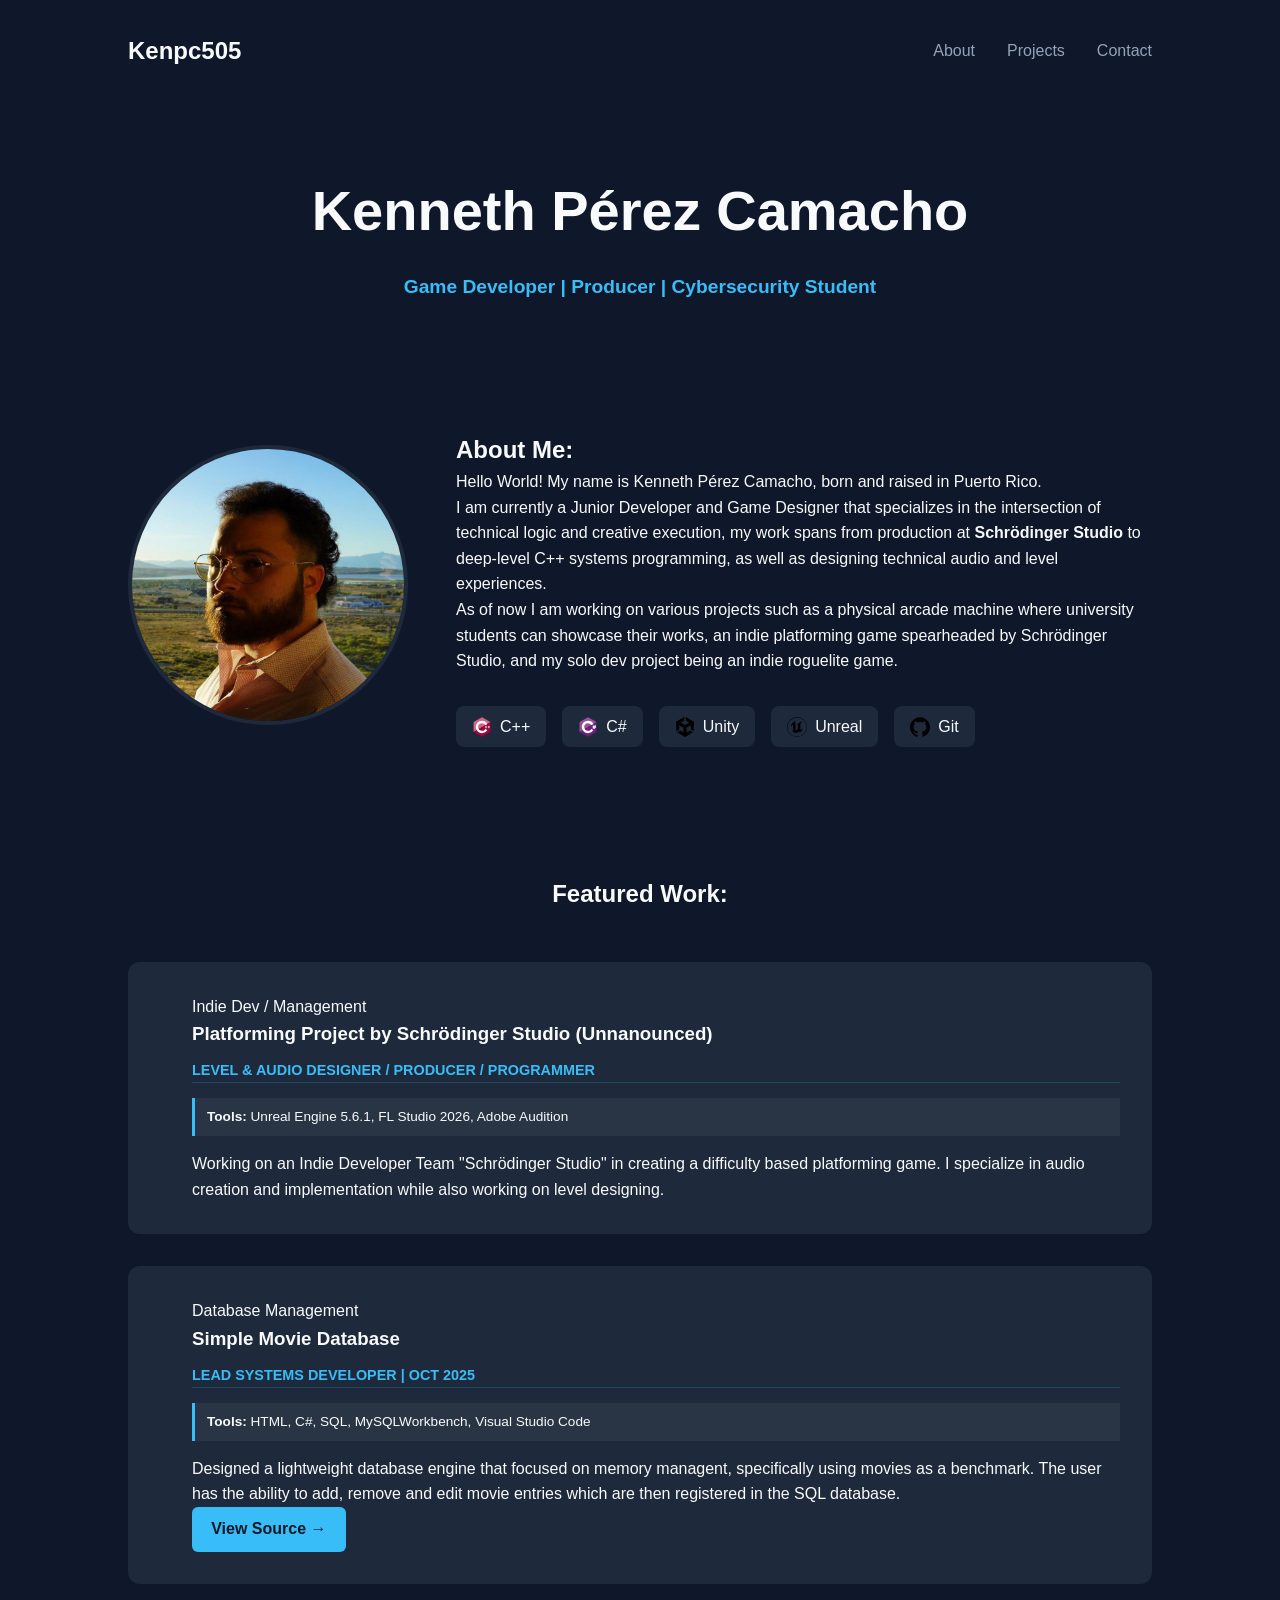
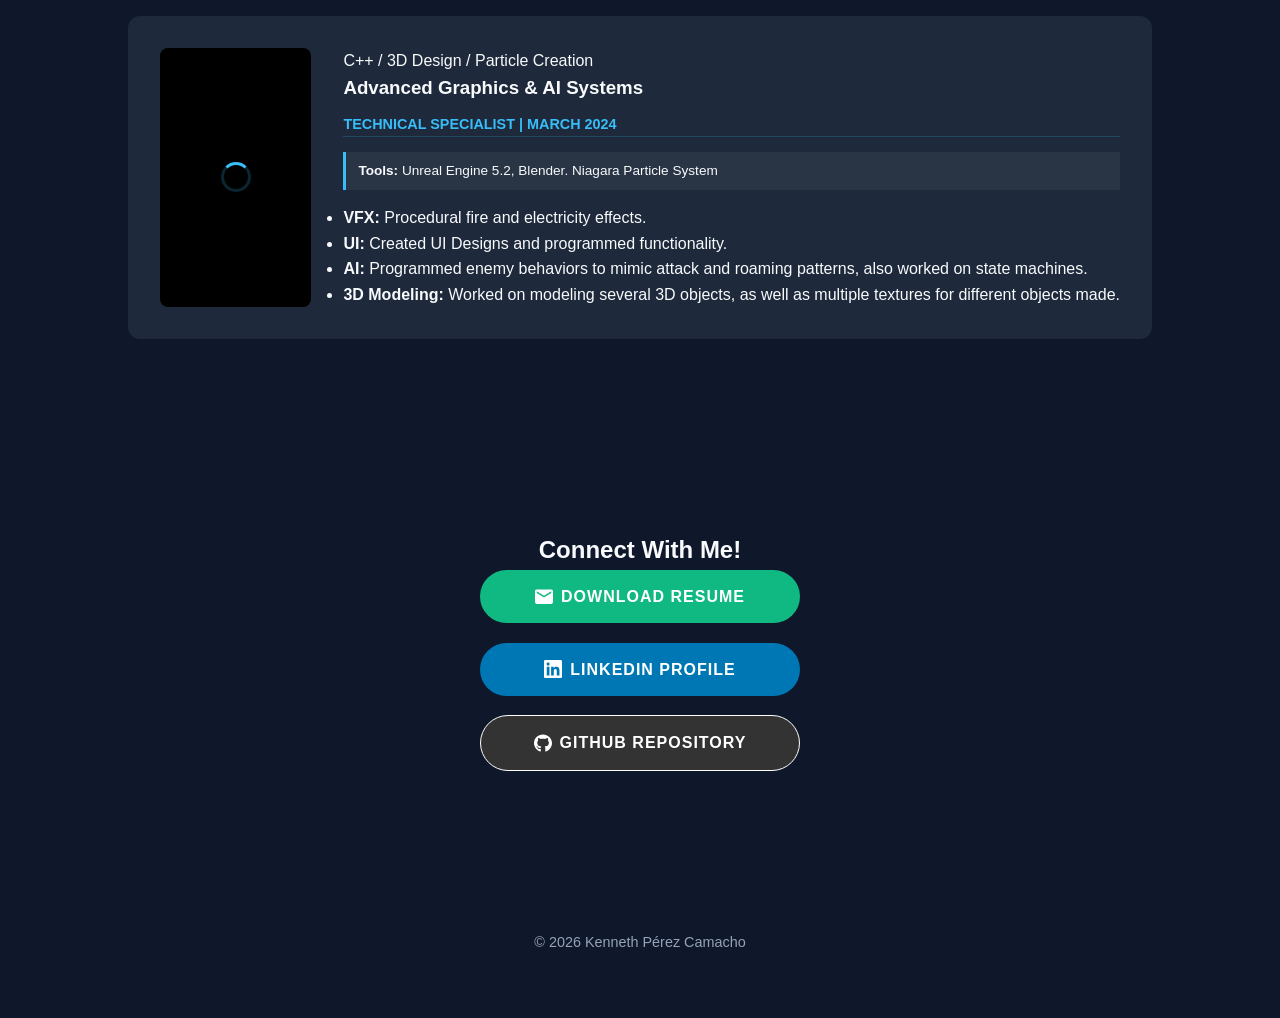
==== commit 874e1317: "final about me changes" ====
--- a/index.html
+++ b/index.html
@@ -35,8 +35,10 @@
             <div class="bio-text">
                 <h2>About Me:</h2>
                 <p>Hello World! My name is Kenneth Pérez Camacho, born and raised in Puerto Rico.</p>
-                <p>I'm a Junior Game Developer as well as a Cybersecurity Student currently enrolled in the Interamerican University of Puerto Rico.</p>
-                <p>My work spans from production at <strong>Schrödinger Studio</strong> to deep-level C++ systems programming, as well as designing technical audio and level experiences.</p>
+                <p>I am currently a Junior Developer and Game Designer that specializes in the intersection of technical logic and creative execution, my work spans from production at <strong>Schrödinger Studio</strong> to deep-level C++ systems programming, as well as designing technical audio and level experiences.</p> 
+                <p>As of now I am working on various projects such as a physical arcade machine where university students can showcase their works, an indie platforming game spearheaded by Schrödinger Studio, and my solo dev project being an indie roguelite game.</p>
+                
+                
 
                 <div class="skills-grid">
                     <div class="skill-item"><img src="images/icons/cpp.svg" alt="C++"><span>C++</span></div>
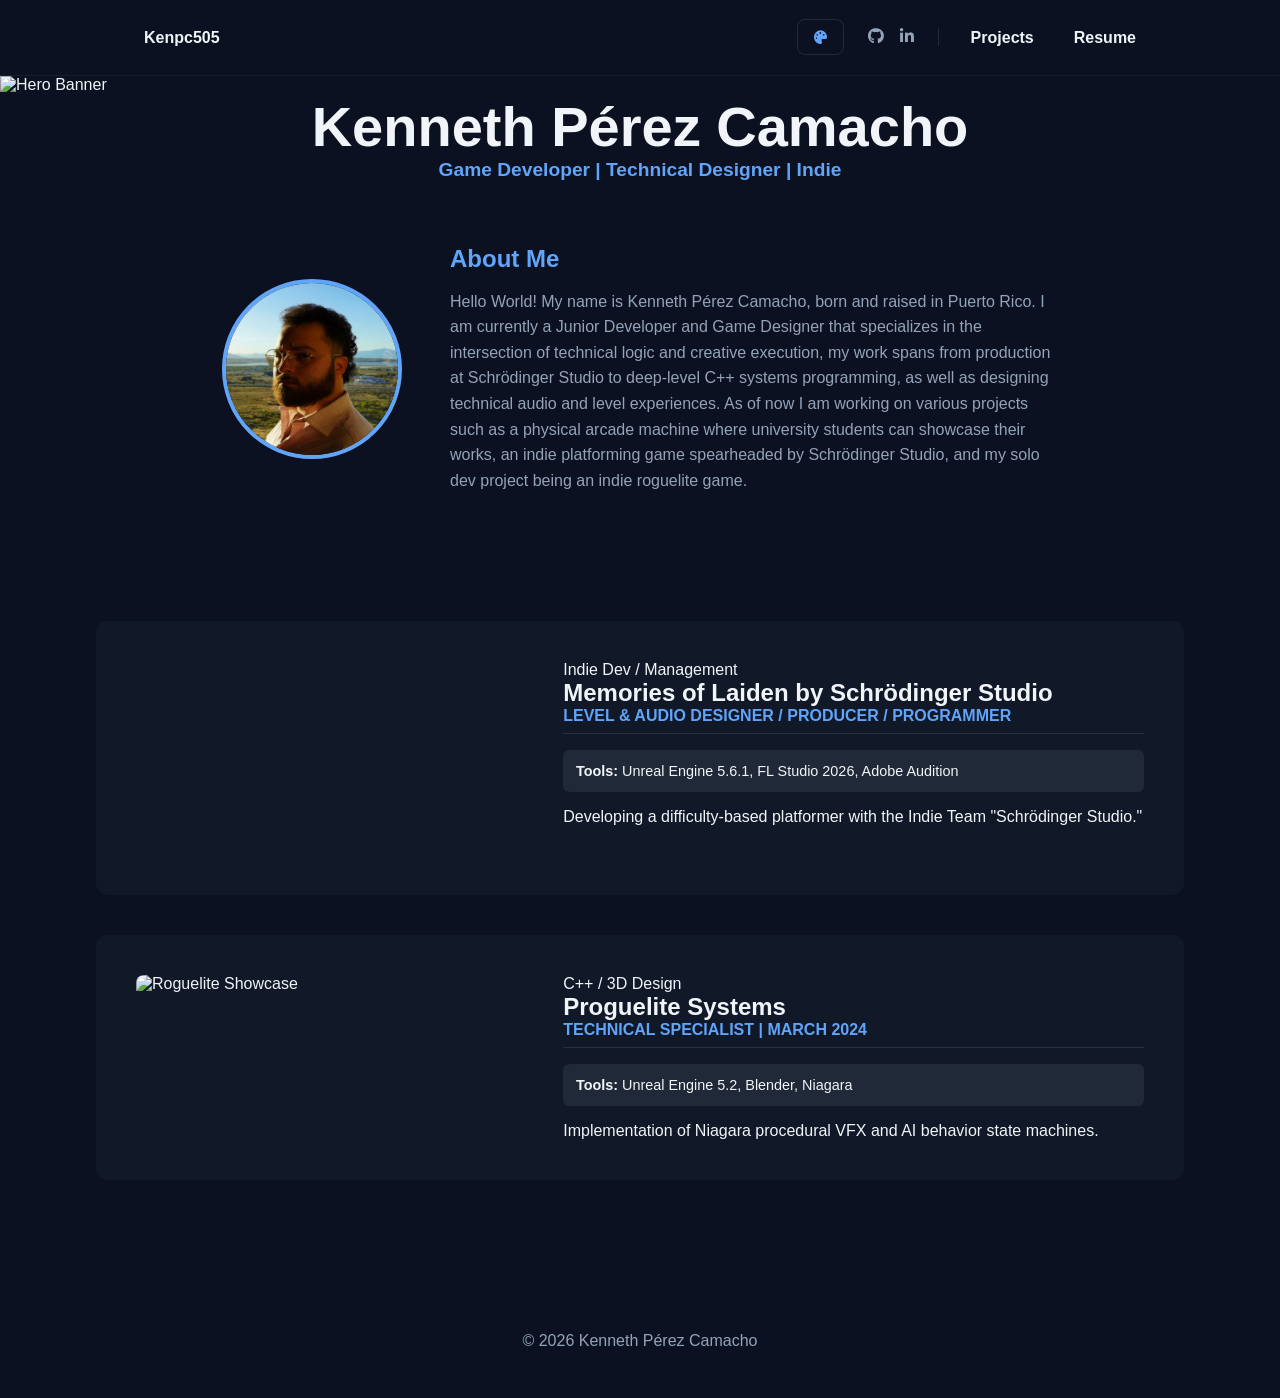
==== commit e3770920: "updated portfolio" ====
--- a/index.html
+++ b/index.html
@@ -3,148 +3,119 @@
 <head>
     <meta charset="UTF-8">
     <meta name="viewport" content="width=device-width, initial-scale=1.0">
-    <title>Kenneth Pérez Camacho | Portfolio Hub</title>
-    
+    <title>Kenneth Pérez Camacho | Portfolio</title>
+    <script>
+        (function() {
+            const palettes = {
+                'default': { bg: '#0b1120', accent: '#60a5fa' },
+                'emerald': { bg: '#022c22', accent: '#10b981' },
+                'ruby': { bg: '#1c0a0a', accent: '#ef4444' },
+                'gold': { bg: '#1a160d', accent: '#fbbf24' },
+                'violet': { bg: '#1e1b4b', accent: '#a78bfa' }
+            };
+            window.applyTheme = function(theme) {
+                const p = palettes[theme] || palettes['default'];
+                document.documentElement.style.setProperty('--bg-color', p.bg);
+                document.documentElement.style.setProperty('--accent', p.accent);
+                localStorage.setItem('selectedTheme', theme);
+                document.querySelectorAll('a').forEach(link => {
+                    const url = new URL(link.href, window.location.href);
+                    if (url.origin === window.location.origin) {
+                        url.searchParams.set('theme', theme);
+                        link.href = url.toString();
+                    }
+                });
+            };
+            const params = new URLSearchParams(window.location.search);
+            const activeTheme = params.get('theme') || localStorage.getItem('selectedTheme') || 'default';
+            window.addEventListener('DOMContentLoaded', () => applyTheme(activeTheme));
+        })();
+    </script>
+    <link rel="stylesheet" href="https://cdnjs.cloudflare.com/ajax/libs/font-awesome/6.5.1/css/all.min.css">
     <link rel="stylesheet" href="style.css">
-    <link rel="stylesheet" href="css/skeleton.css">
-    <link rel="stylesheet" href="css/brands.css">
 </head>
-<body id="top">
+<body style="display: flex; flex-direction: column; min-height: 100vh;">
 
     <nav>
-        <div class="logo">
-            <a href="#top">Kenpc505</a>
+        <div class="logo"><a href="index.html" class="btn-nav">Kenpc505</a></div>
+        <div class="nav-right" style="display: flex; align-items: center; gap: 1.5rem;">
+            <div class="theme-switch-wrapper">
+                <button id="theme-btn" class="btn-nav" style="color: var(--accent); background: transparent; border: 1px solid rgba(255,255,255,0.1);"><i class="fas fa-palette"></i></button>
+                <div id="theme-menu" class="theme-menu">
+                    <button onclick="applyTheme('default')">Deep Sea</button>
+                    <button onclick="applyTheme('emerald')">Matrix</button>
+                    <button onclick="applyTheme('ruby')">Crimson</button>
+                    <button onclick="applyTheme('gold')">Luxury</button>
+                    <button onclick="applyTheme('violet')">Cyber</button>
+                </div>
+            </div>
+            <div class="social-icons" style="display: flex; gap: 1rem;">
+                <a href="https://github.com/Kenpc505" target="_blank" style="color: var(--text-secondary);"><i class="fa-brands fa-github"></i></a>
+                <a href="https://www.linkedin.com/in/kenneth-p%C3%A9rez-camacho-754b19230" target="_blank" style="color: var(--text-secondary);"><i class="fa-brands fa-linkedin-in"></i></a>
+            </div>
+            <ul class="nav-links" style="display: flex; list-style: none; gap: 0.5rem; border-left: 1px solid rgba(255,255,255,0.1); padding-left: 1rem;">
+                <li><a href="projects.html" class="btn-nav">Projects</a></li>
+                <li><a href="resume.html" class="btn-nav">Resume</a></li>
+            </ul>
         </div>
-        <ul>
-            <li><a href="#bio">About</a></li>
-            <li><a href="#projects">Projects</a></li>
-            <li><a href="#links">Contact</a></li>
-        </ul>
     </nav>
 
-    <header class="hero">
-        <h1>Kenneth Pérez Camacho</h1>
-        <p class="highlight">Game Developer | Producer | Cybersecurity Student</p>
+    <header class="hero-banner">
+        <div class="banner-image"><img src="images/banner.jpg" alt="Hero Banner"></div>
+        <div class="hero-content" style="text-align: center;">
+            <h1 style="font-size: 3.5rem;">Kenneth Pérez Camacho</h1>
+            <p style="color: var(--accent); font-weight: bold; font-size: 1.2rem;">Game Developer | Technical Designer | Indie</p>
+        </div>
     </header>
 
-    <section id="bio">
-        <div class="bio-container">
-            <div class="bio-image">
-                <img src="images/headshot.jpg" alt="Kenneth Pérez Camacho">
-            </div>
-            <div class="bio-text">
-                <h2>About Me:</h2>
-                <p>Hello World! My name is Kenneth Pérez Camacho, born and raised in Puerto Rico.</p>
-                <p>I am currently a Junior Developer and Game Designer that specializes in the intersection of technical logic and creative execution, my work spans from production at <strong>Schrödinger Studio</strong> to deep-level C++ systems programming, as well as designing technical audio and level experiences.</p> 
-                <p>As of now I am working on various projects such as a physical arcade machine where university students can showcase their works, an indie platforming game spearheaded by Schrödinger Studio, and my solo dev project being an indie roguelite game.</p>
-                
-                
-
-                <div class="skills-grid">
-                    <div class="skill-item"><img src="images/icons/cpp.svg" alt="C++"><span>C++</span></div>
-                    <div class="skill-item"><img src="images/icons/csharp.svg" alt="C#"><span>C#</span></div>
-                    <div class="skill-item"><img src="images/icons/unity.svg" alt="Unity"><span>Unity</span></div>
-                    <div class="skill-item"><img src="images/icons/unreal.svg" alt="Unreal Engine"><span>Unreal</span></div>
-                    <div class="skill-item"><img src="images/icons/git.svg" alt="Git"><span>Git</span></div>
-                </div>
-            </div>
+    <section class="about-me-container" style="max-width: 900px; margin: 4rem auto; display: flex; align-items: center; gap: 3rem; padding: 0 2rem;">
+        <div class="profile-pic"><img src="images/pfp.jpg" alt="Profile Picture" style="width: 180px; height: 180px; border-radius: 50%; border: 4px solid var(--accent); object-fit: cover; display: block;"></div>
+        <div class="about-text">
+            <h2 style="color: var(--accent); margin-bottom: 1rem;">About Me</h2>
+            <p style="color: var(--text-secondary); line-height: 1.6;">Hello World! My name is Kenneth Pérez Camacho, born and raised in Puerto Rico.
+I am currently a Junior Developer and Game Designer that specializes in the intersection of technical logic and creative execution,
+my work spans from production at Schrödinger Studio to deep-level C++ systems programming, as well as designing technical audio and level experiences.
+As of now I am working on various projects such as a physical arcade machine where university students can showcase their works,
+an indie platforming game spearheaded by Schrödinger Studio, and my solo dev project being an indie roguelite game.</p>
         </div>
     </section>
 
-    <section id="projects">
-        <h2>Featured Work:</h2>
-        <div class="project-list">
-            
- <article class="project-row">
-                <div class="project-image">
-                    <img src="images/schrodinger-studio.png" alt="Schrödinger Studio">
-                </div>
-                <div class="project-info">
-                    <span class="tech-tag">Indie Dev / Management</span>
-                    <h3>Platforming Project by Schrödinger Studio (Unnanounced)</h3>
-                    <p class="role-badge">Level & Audio Designer / Producer / Programmer</p>
-                    <div class="tools-section"><strong>Tools:</strong> Unreal Engine 5.6.1, FL Studio 2026, Adobe Audition</div>
-                    <p>Working on an Indie Developer Team "Schrödinger Studio" in creating a difficulty based platforming game. I specialize in audio creation and implementation while also working on level designing.</p>
-                </div>
-            </article>
+    <main class="project-list" style="flex: 1;">
+        <article class="project-row">
+            <div class="project-image-container">
+                <video autoplay loop muted playsinline>
+                    <source src="videos/platformer.mp4" type="video/mp4">
+                    Your browser does not support the video tag.
+                </video>
+            </div>
+            <div class="project-info">
+                <p class="category">Indie Dev / Management</p>
+                <h2 class="project-title">Memories of Laiden by Schrödinger Studio</h2>
+                <p class="role-date">Level & Audio Designer / Producer / Programmer</p>
+                <div class="tools-bar"><strong>Tools:</strong> Unreal Engine 5.6.1, FL Studio 2026, Adobe Audition</div>
+                <p>Developing a difficulty-based platformer with the Indie Team "Schrödinger Studio."</p>
+            </div>
+        </article>
 
-               <article class="project-row">
-                <div class="project-image loading-container">
-                    <div class="spinner"></div>
-                    <video autoplay loop muted playsinline poster="images/simplemdb-poster.jpg" onloadeddata="this.parentElement.classList.remove('loading-container')">
-                        <source src="videos/simplemdb-demo.mp4" type="video/mp4">
-                    </video>
-                </div>
-                <div class="project-info">
-                    <span class="tech-tag">Database Management</span>
-                    <h3>Simple Movie Database</h3>
-                    <p class="role-badge">Lead Systems Developer <span class="date-tag">| Oct 2025</span></p>
-                    <div class="tools-section"><strong>Tools:</strong> HTML, C#, SQL, MySQLWorkbench, Visual Studio Code</div>
-                    <p>Designed a lightweight database engine that focused on memory managent, specifically using movies as a benchmark. The user has the ability to add, remove and edit movie entries which are then registered in the SQL database.</p>
-                    <a href="https://github.com/Kenpc505/SimpleMDB" target="_blank" class="btn">View Source →</a>
-                </div>
-            </article>
+        <article class="project-row">
+            <div class="project-image-container"><img src="images/roguelite.jpg" alt="Roguelite Showcase"></div>
+            <div class="project-info">
+                <p class="category">C++ / 3D Design</p>
+                <h2 class="project-title">Proguelite Systems</h2>
+                <p class="role-date">Technical Specialist | March 2024</p>
+                <div class="tools-bar"><strong>Tools:</strong> Unreal Engine 5.2, Blender, Niagara</div>
+                <p>Implementation of Niagara procedural VFX and AI behavior state machines.</p>
+            </div>
+        </article>
+    </main>
 
-            <article class="project-row">
-                <div class="project-image loading-container">
-                    <div class="spinner"></div>
-                    <video autoplay loop muted playsinline poster="images/vgg3-poster.jpg" onloadeddata="this.parentElement.classList.remove('loading-container')">
-                        <source src="videos/vgg3-demo.mp4" type="video/mp4">
-                    </video>
-                </div>
-                <div class="project-info">
-                    <span class="tech-tag"> C++ / 3D Design / Particle Creation</span>
-                    <h3>Advanced Graphics & AI Systems</h3>
-                    <p class="role-badge">Technical Specialist <span class="date-tag">| March 2024</span></p>
-                    <div class="tools-section"><strong>Tools:</strong> Unreal Engine 5.2, Blender. Niagara Particle System</div>
-                    <ul class="project-features">
-                        <li><strong>VFX:</strong> Procedural fire and electricity effects.</li>
-                        <li><strong>UI:</strong> Created UI Designs and programmed functionality.</li>
-                        <li><strong>AI:</strong> Programmed enemy behaviors to mimic attack and roaming patterns, also worked on state machines.</li>
-                        <li><strong>3D Modeling:</strong> Worked on modeling several 3D objects, as well as multiple textures for different objects made.</li>
-                    </ul>
-                </div>
-            </article>
-
-        </div>
-    </section>
-
-    <section id="links">
-        <h2>Connect With Me!</h2>
-        <div class="link-container">
-            <div class="button-stack">
-                <a class="button button-resume" href="Kenneth_Perez_Resume.pdf" download>
-                    <img class="icon" src="images/icons/email.svg" alt=""> Download Resume
-                </a>
-                <a class="button button-linkedin" href="https://www.linkedin.com/in/kenneth-p%C3%A9rez-camacho-754b19230" target="_blank">
-                    <img class="icon" src="images/icons/linkedin.svg" alt=""> LinkedIn Profile
-                </a>
-                <a class="button button-github" href="https://github.com/Kenpc505" target="_blank">
-                    <img class="icon" src="images/icons/github.svg" alt=""> GitHub Repository
-                </a>
-            </div>
-        </div>
-    </section>
-
-    <footer>
-        <p>© 2026 Kenneth Pérez Camacho</p>
-    </footer>
-
-    <button onclick="scrollToTop()" id="backToTop" title="Go to top">↑</button>
+    <footer style="text-align: center; padding: 3rem 0;"><p style="color: var(--text-secondary);">© 2026 Kenneth Pérez Camacho</p></footer>
 
     <script>
-        const mybutton = document.getElementById("backToTop");
-        window.onscroll = function() {
-            if (document.body.scrollTop > 400 || document.documentElement.scrollTop > 400) {
-                mybutton.style.display = "block";
-            } else {
-                mybutton.style.display = "none";
-            }
-        };
-        function scrollToTop() {
-            window.scrollTo({ top: 0, behavior: 'smooth' });
-        }
+        const btn = document.getElementById('theme-btn');
+        const menu = document.getElementById('theme-menu');
+        btn.onclick = (e) => { e.stopPropagation(); menu.classList.toggle('active'); };
+        window.onclick = () => menu.classList.remove('active');
     </script>
-
 </body>
 </html>
--- a/style.css
+++ b/style.css
@@ -1,16 +1,14 @@
+/* --- 1. CORE VARIABLES --- */
 :root {
-	--bg-color: #0f172a;
-	--card-bg: #1e293b;
-	--text-primary: #f8fafc;
+	--bg-color: #0b1120;
+	--card-bg: #111827;
+	--text-primary: #f1f5f9;
 	--text-secondary: #94a3b8;
-	--accent: #38bdf8;
-	--success: #10b981;
+	--accent: #60a5fa;
+	--tools-bg: #1f2937;
 }
 
-html {
-	scroll-behavior: smooth;
-}
-
+/* --- 2. GLOBAL RESET --- */
 * {
 	box-sizing: border-box;
 	margin: 0;
@@ -21,269 +19,137 @@
 	background-color: var(--bg-color);
 	color: var(--text-primary);
 	font-family: 'Inter', sans-serif;
-	line-height: 1.6;
+	transition: background-color 0.3s ease;
 }
 
-/* NAV */
+/* --- 3. NAVIGATION & BUTTONS --- */
 nav {
 	display: flex;
 	justify-content: space-between;
-	padding: 2rem 10%;
 	align-items: center;
+	padding: 1.2rem 10%;
+	background: var(--bg-color);
+	position: sticky;
+	top: 0;
+	z-index: 1000;
+	border-bottom: 1px solid rgba(255, 255, 255, 0.05);
 }
 
-.logo a {
+.logo a,
+.btn-nav {
 	font-weight: bold;
-	font-size: 1.5rem;
+	text-decoration: none;
 	color: var(--text-primary);
-	text-decoration: none;
+	padding: 0.6rem 1rem;
+	border-radius: 8px;
+	transition: 0.3s;
 }
 
-nav ul {
-	display: flex;
-	list-style: none;
-	gap: 2rem;
-}
-
-nav a {
-	color: var(--text-secondary);
-	text-decoration: none;
-	transition: color 0.3s;
-}
-
-nav a:hover {
+.logo a:hover,
+.btn-nav:hover {
+	background: rgba(255, 255, 255, 0.05);
 	color: var(--accent);
 }
 
-/* HERO */
-.hero {
-	text-align: center;
-	padding: 4rem 10%;
+.nav-links {
+	display: flex;
+	list-style: none;
+	gap: 1rem;
+	border-left: 1px solid rgba(255, 255, 255, 0.1);
+	padding-left: 1rem;
 }
 
-.hero h1 {
-	font-size: 3.5rem;
-	margin-bottom: 1rem;
+/* Theme Menu */
+.theme-switch-wrapper {
+	position: relative;
 }
 
-.highlight {
-	color: var(--accent);
-	font-size: 1.2rem;
-	font-weight: 600;
+.theme-menu {
+	position: absolute;
+	top: 50px;
+	right: 0;
+	background: var(--card-bg);
+	border: 1px solid var(--accent);
+	border-radius: 8px;
+	display: none;
+	flex-direction: column;
+	width: 150px;
+	overflow: hidden;
 }
 
-/* BIO */
-.bio-container {
+.theme-menu.active {
 	display: flex;
-	gap: 3rem;
-	padding: 4rem 10%;
-	align-items: center;
 }
 
-.bio-image img {
-	width: 280px;
-	height: 280px;
-	border-radius: 50%;
-	object-fit: cover;
-	border: 4px solid var(--card-bg);
+.theme-menu button {
+	background: none;
+	border: none;
+	color: var(--text-primary);
+	padding: 10px;
+	cursor: pointer;
+	text-align: left;
 }
 
-.skills-grid {
-	display: flex;
-	flex-wrap: wrap;
-	gap: 1rem;
-	margin-top: 2rem;
+.theme-menu button:hover {
+	background: var(--accent);
+	color: #fff;
 }
 
-.skill-item {
-	background: var(--card-bg);
-	padding: 0.5rem 1rem;
-	border-radius: 8px;
-	display: flex;
-	align-items: center;
-	gap: 0.5rem;
-}
-
-.skill-item img {
-	width: 20px;
-}
-
-/* PROJECTS */
-#projects {
-	padding: 4rem 10%;
-}
-
-#projects h2 {
-	text-align: center;
-	/* This centers the "Featured Work" text */
-	margin-bottom: 3rem;
-	width: 100%;
-	/* Ensures it takes up the full width to center correctly */
+/* --- 4. PROJECT CARDS (Image Formatting) --- */
+.project-list {
+	width: 85%;
+	max-width: 1100px;
+	margin: 4rem auto;
 }
 
 .project-row {
 	display: flex;
-	gap: 2rem;
+	gap: 2.5rem;
 	background: var(--card-bg);
 	border-radius: 12px;
-	padding: 2rem;
-	margin-bottom: 2rem;
+	padding: 2.5rem;
+	margin-bottom: 2.5rem;
 }
 
-.project-image {
+.project-image-container {
 	flex: 1;
-	max-width: 400px;
 	border-radius: 8px;
 	overflow: hidden;
-	position: relative;
-	background: #000;
 }
 
-.project-image video,
-.project-image img {
+.project-image-container video,
+.project-image-container img {
 	width: 100%;
 	display: block;
 }
 
-.role-badge {
-	display: block;
-	color: var(--accent);
-	font-weight: 700;
-	text-transform: uppercase;
-	font-size: 0.9rem;
-	margin: 10px 0;
-	border-bottom: 1px solid rgba(56, 189, 248, 0.2);
+.project-info {
+	flex: 1.5;
 }
 
-.tools-section {
-	background: rgba(255, 255, 255, 0.05);
-	border-left: 3px solid var(--accent);
-	padding: 8px 12px;
-	margin: 15px 0;
-	font-size: 0.85rem;
+.tools-bar {
+	background: var(--tools-bg);
+	padding: 0.8rem;
+	border-radius: 6px;
+	margin: 1rem 0;
+	font-size: 0.9rem;
+}
+
+.role-date {
+	color: var(--accent);
+	font-weight: bold;
+	text-transform: uppercase;
+	border-bottom: 1px solid rgba(255, 255, 255, 0.1);
+	padding-bottom: 0.5rem;
+	margin-bottom: 1rem;
 }
 
 .btn {
 	display: inline-block;
+	padding: 0.8rem 1.8rem;
 	background: var(--accent);
-	color: var(--bg-color);
-	padding: 0.6rem 1.2rem;
+	color: #fff;
 	text-decoration: none;
-	border-radius: 6px;
+	border-radius: 8px;
 	font-weight: bold;
-}
-
-/* CONTACT SECTION - CENTERED & COMPACT */
-#links {
-	padding: 6rem 10%;
-	text-align: center;
-}
-
-.link-container {
-	display: flex;
-	flex-direction: column;
-	align-items: center;
-}
-
-.button-stack {
-	display: flex;
-	flex-direction: column;
-	gap: 1.2rem;
-	width: 100%;
-	max-width: 320px;
-}
-
-.button-stack .button {
-	width: 100% !important;
-	margin: 0;
-	display: flex;
-	align-items: center;
-	justify-content: center;
-	border-radius: 50px;
-	transition: transform 0.2s;
-}
-
-.button-stack .button:hover {
-	transform: scale(1.03);
-}
-
-.button-resume {
-	background-color: var(--success) !important;
-	color: white !important;
-}
-
-.button-linkedin {
-	background-color: #0077b5 !important;
-	color: white !important;
-}
-
-.button-github {
-	background-color: #333 !important;
-	color: white !important;
-}
-
-.icon {
-	width: 18px;
-	margin-right: 10px;
-	filter: brightness(0) invert(1);
-}
-
-/* BACK TO TOP BUTTON */
-#backToTop {
-	display: none;
-	position: fixed;
-	bottom: 30px;
-	right: 30px;
-	z-index: 99;
-	border: none;
-	background-color: var(--accent);
-	color: var(--bg-color);
-	cursor: pointer;
-	padding: 15px;
-	border-radius: 50%;
-	font-size: 20px;
-	font-weight: bold;
-	width: 50px;
-	height: 50px;
-	box-shadow: 0px 4px 10px rgba(0, 0, 0, 0.3);
-}
-
-/* SPINNER */
-.spinner {
-	position: absolute;
-	top: 50%;
-	left: 50%;
-	transform: translate(-50%, -50%);
-	width: 30px;
-	height: 30px;
-	border: 3px solid rgba(56, 189, 248, 0.2);
-	border-top-color: var(--accent);
-	border-radius: 50%;
-	animation: spin 1s linear infinite;
-}
-
-.project-image:not(.loading-container) .spinner {
-	display: none;
-}
-
-@keyframes spin {
-	to {
-		transform: translate(-50%, -50%) rotate(360deg);
-	}
-}
-
-footer {
-	padding: 4rem;
-	text-align: center;
-	color: var(--text-secondary);
-	font-size: 0.9rem;
-}
-
-@media (max-width: 800px) {
-
-	.bio-container,
-	.project-row {
-		flex-direction: column;
-		text-align: center;
-	}
 }
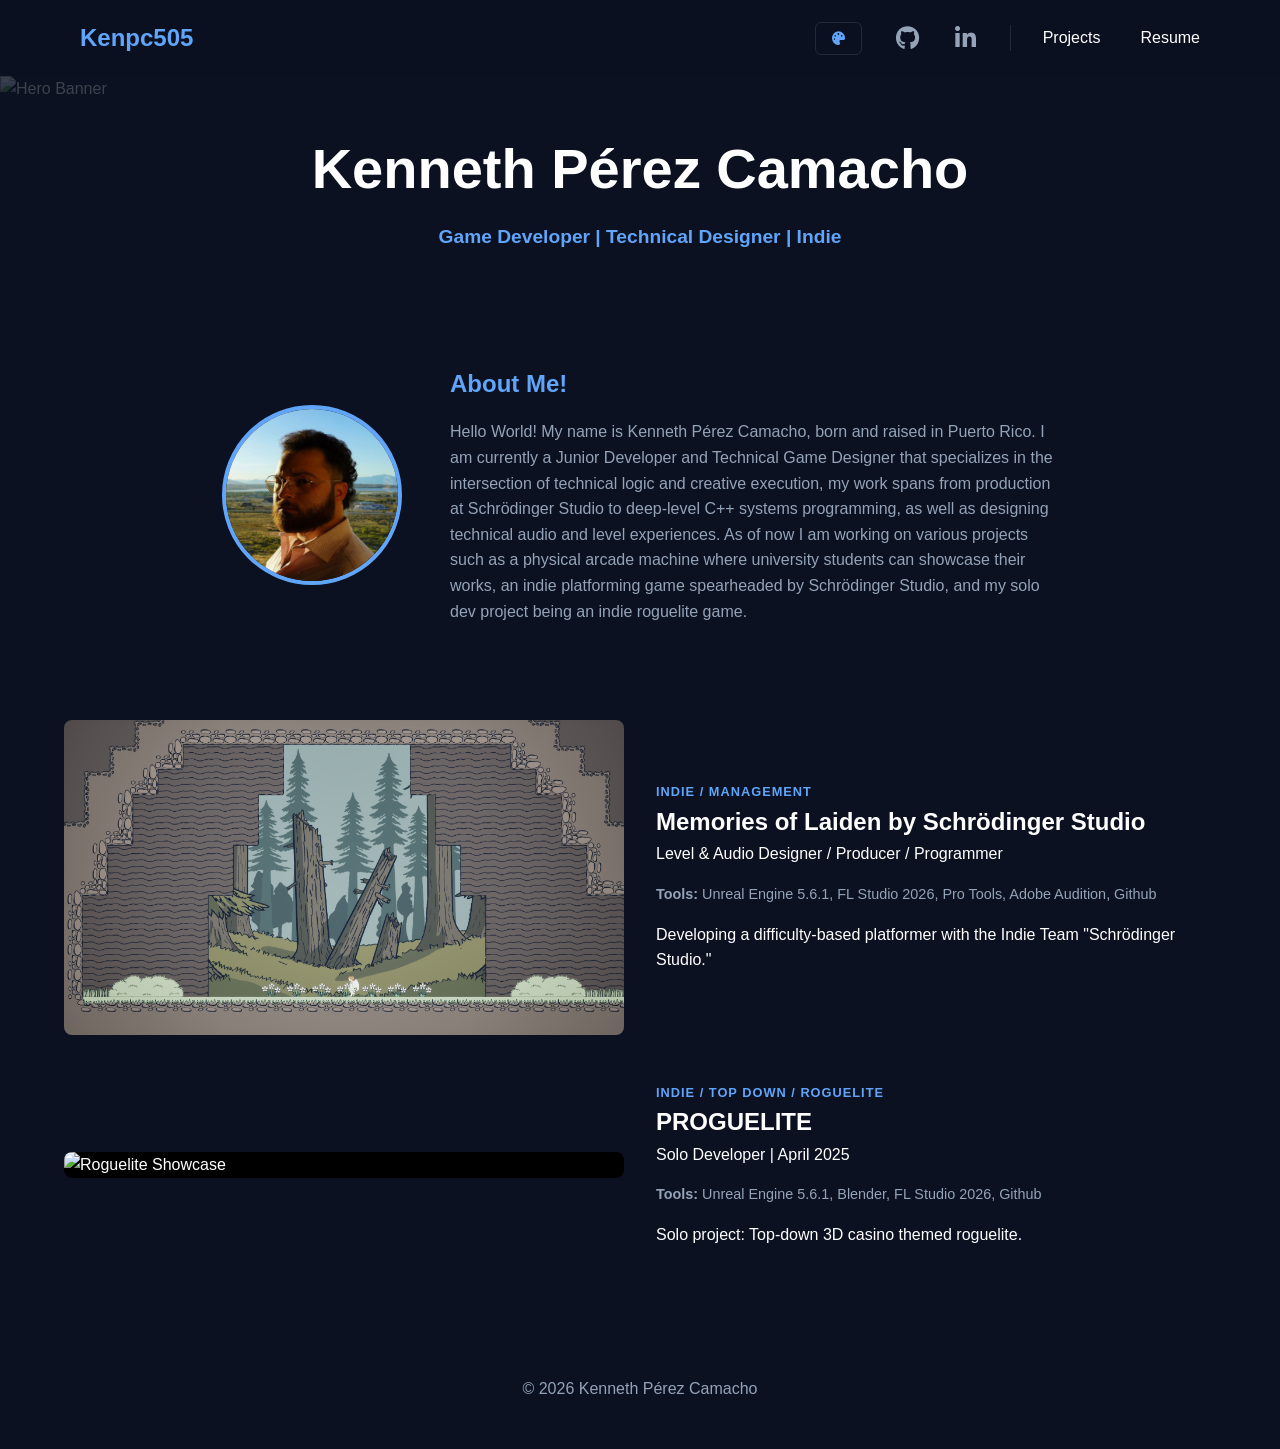
==== commit 6877db98: "added Memories of Laiden cover and fixed some wording" ====
--- a/index.html
+++ b/index.html
@@ -71,9 +71,9 @@
     <section class="about-me-container" style="max-width: 900px; margin: 4rem auto; display: flex; align-items: center; gap: 3rem; padding: 0 2rem;">
         <div class="profile-pic"><img src="images/pfp.jpg" alt="Profile Picture" style="width: 180px; height: 180px; border-radius: 50%; border: 4px solid var(--accent); object-fit: cover; display: block;"></div>
         <div class="about-text">
-            <h2 style="color: var(--accent); margin-bottom: 1rem;">About Me</h2>
+            <h2 style="color: var(--accent); margin-bottom: 1rem;">About Me!</h2>
             <p style="color: var(--text-secondary); line-height: 1.6;">Hello World! My name is Kenneth Pérez Camacho, born and raised in Puerto Rico.
-I am currently a Junior Developer and Game Designer that specializes in the intersection of technical logic and creative execution,
+I am currently a Junior Developer and Technical Game Designer that specializes in the intersection of technical logic and creative execution,
 my work spans from production at Schrödinger Studio to deep-level C++ systems programming, as well as designing technical audio and level experiences.
 As of now I am working on various projects such as a physical arcade machine where university students can showcase their works,
 an indie platforming game spearheaded by Schrödinger Studio, and my solo dev project being an indie roguelite game.</p>
@@ -82,17 +82,15 @@
 
     <main class="project-list" style="flex: 1;">
         <article class="project-row">
-            <div class="project-image-container">
-                <video autoplay loop muted playsinline>
-                    <source src="videos/platformer.mp4" type="video/mp4">
-                    Your browser does not support the video tag.
-                </video>
-            </div>
-            <div class="project-info">
-                <p class="category">Indie Dev / Management</p>
+    <div class="project-image-container">
+        <img src="images/platformer.png" alt="Simple Platformer Showcase">
+    </div>
+    
+    <div class="project-info">
+                <p class="category">Indie / Management</p>
                 <h2 class="project-title">Memories of Laiden by Schrödinger Studio</h2>
                 <p class="role-date">Level & Audio Designer / Producer / Programmer</p>
-                <div class="tools-bar"><strong>Tools:</strong> Unreal Engine 5.6.1, FL Studio 2026, Adobe Audition</div>
+                <div class="tools-bar"><strong>Tools:</strong> Unreal Engine 5.6.1, FL Studio 2026, Pro Tools, Adobe Audition, Github</div>
                 <p>Developing a difficulty-based platformer with the Indie Team "Schrödinger Studio."</p>
             </div>
         </article>
@@ -100,11 +98,11 @@
         <article class="project-row">
             <div class="project-image-container"><img src="images/roguelite.jpg" alt="Roguelite Showcase"></div>
             <div class="project-info">
-                <p class="category">C++ / 3D Design</p>
-                <h2 class="project-title">Proguelite Systems</h2>
-                <p class="role-date">Technical Specialist | March 2024</p>
-                <div class="tools-bar"><strong>Tools:</strong> Unreal Engine 5.2, Blender, Niagara</div>
-                <p>Implementation of Niagara procedural VFX and AI behavior state machines.</p>
+                <p class="category">Indie / Top Down / Roguelite</p>
+                <h2 class="project-title">PROGUELITE</h2>
+                <p class="role-date">Solo Developer | April 2025</p>
+                <div class="tools-bar"><strong>Tools:</strong> Unreal Engine 5.6.1, Blender, FL Studio 2026, Github</div>
+                <p>Solo project: Top-down 3D casino themed roguelite.</p>
             </div>
         </article>
     </main>
--- a/style.css
+++ b/style.css
@@ -1,80 +1,90 @@
-/* --- 1. CORE VARIABLES --- */
+/* --- BASE THEME VARIABLES --- */
 :root {
 	--bg-color: #0b1120;
-	--card-bg: #111827;
-	--text-primary: #f1f5f9;
+	--card-bg: rgba(255, 255, 255, 0.05);
+	--accent: #60a5fa;
+	--text-primary: #ffffff;
 	--text-secondary: #94a3b8;
-	--accent: #60a5fa;
-	--tools-bg: #1f2937;
-}
-
-/* --- 2. GLOBAL RESET --- */
+}
+
+/* --- GLOBAL STYLES --- */
 * {
-	box-sizing: border-box;
 	margin: 0;
 	padding: 0;
+	box-sizing: border-box;
+	font-family: 'Inter', -apple-system, sans-serif;
 }
 
 body {
 	background-color: var(--bg-color);
 	color: var(--text-primary);
-	font-family: 'Inter', sans-serif;
-	transition: background-color 0.3s ease;
-}
-
-/* --- 3. NAVIGATION & BUTTONS --- */
+	transition: background-color 0.4s ease;
+	line-height: 1.6;
+}
+
+a {
+	text-decoration: none;
+	color: inherit;
+	transition: 0.3s;
+}
+
+/* --- NAVIGATION --- */
 nav {
 	display: flex;
 	justify-content: space-between;
 	align-items: center;
-	padding: 1.2rem 10%;
-	background: var(--bg-color);
+	padding: 1rem 5%;
+	background: rgba(11, 17, 32, 0.8);
+	backdrop-filter: blur(10px);
 	position: sticky;
 	top: 0;
 	z-index: 1000;
-	border-bottom: 1px solid rgba(255, 255, 255, 0.05);
-}
-
-.logo a,
+}
+
+.logo a {
+	font-size: 1.5rem;
+	font-weight: 800;
+	color: var(--accent);
+}
+
 .btn-nav {
-	font-weight: bold;
-	text-decoration: none;
-	color: var(--text-primary);
-	padding: 0.6rem 1rem;
-	border-radius: 8px;
-	transition: 0.3s;
-}
-
-.logo a:hover,
-.btn-nav:hover {
-	background: rgba(255, 255, 255, 0.05);
-	color: var(--accent);
-}
-
-.nav-links {
-	display: flex;
-	list-style: none;
-	gap: 1rem;
-	border-left: 1px solid rgba(255, 255, 255, 0.1);
-	padding-left: 1rem;
-}
-
-/* Theme Menu */
+	padding: 0.5rem 1rem;
+	border-radius: 6px;
+	font-weight: 500;
+}
+
+/* --- SOCIAL ICONS (ENLARGED & ACCESSIBLE) --- */
+.social-icons a {
+	font-size: 1.5rem;
+	padding: 10px;
+	transition: transform 0.2s ease, color 0.2s ease;
+	display: inline-flex;
+	align-items: center;
+	justify-content: center;
+	color: var(--text-secondary);
+}
+
+.social-icons a:hover {
+	color: var(--accent) !important;
+	transform: scale(1.1);
+}
+
+/* --- THEME MENU --- */
 .theme-switch-wrapper {
 	position: relative;
 }
 
 .theme-menu {
 	position: absolute;
-	top: 50px;
+	top: 100%;
 	right: 0;
-	background: var(--card-bg);
-	border: 1px solid var(--accent);
+	background: #1e293b;
 	border-radius: 8px;
+	padding: 0.5rem;
 	display: none;
 	flex-direction: column;
-	width: 150px;
-	overflow: hidden;
+	gap: 0.5rem;
+	box-shadow: 0 10px 15px -3px rgba(0, 0, 0, 0.5);
 }
 
 .theme-menu.active {
@@ -82,74 +92,176 @@
 }
 
 .theme-menu button {
-	background: none;
+	background: transparent;
 	border: none;
-	color: var(--text-primary);
-	padding: 10px;
+	color: white;
+	padding: 0.5rem 1rem;
 	cursor: pointer;
 	text-align: left;
+	border-radius: 4px;
 }
 
 .theme-menu button:hover {
 	background: var(--accent);
-	color: #fff;
-}
-
-/* --- 4. PROJECT CARDS (Image Formatting) --- */
+}
+
+/* --- HERO (TIGHTENED VERTICAL GAP) --- */
+.hero-banner {
+	position: relative;
+	height: 25vh;
+	/* Very compact vertical space */
+	display: flex;
+	align-items: center;
+	justify-content: center;
+	overflow: hidden;
+	margin-bottom: 0;
+}
+
+.banner-image {
+	position: absolute;
+	width: 100%;
+	height: 100%;
+	z-index: -1;
+}
+
+.banner-image img {
+	width: 100%;
+	height: 100%;
+	object-fit: cover;
+	opacity: 0.2;
+}
+
+.hero-content h1 {
+	font-size: 3.5rem;
+	margin-bottom: 0.5rem;
+}
+
+/* --- ABOUT ME (REDUCED SPACING) --- */
+.about-me-container {
+	display: flex;
+	align-items: center;
+	gap: 2.5rem;
+	padding: 0 10% 2rem 10%;
+	max-width: 1200px;
+	margin: -1rem auto 0 auto;
+	/* Pulls content up toward the name */
+}
+
+.profile-pic img {
+	width: 160px;
+	height: 160px;
+	border-radius: 50%;
+	border: 3px solid var(--accent);
+	object-fit: cover;
+}
+
+.about-text h2 {
+	margin-bottom: 0.5rem;
+	color: var(--accent);
+}
+
+/* --- PROJECTS --- */
 .project-list {
-	width: 85%;
-	max-width: 1100px;
-	margin: 4rem auto;
+	padding: 2rem 5%;
 }
 
 .project-row {
 	display: flex;
-	gap: 2.5rem;
-	background: var(--card-bg);
-	border-radius: 12px;
-	padding: 2.5rem;
-	margin-bottom: 2.5rem;
+	gap: 2rem;
+	margin-bottom: 3rem;
+	align-items: center;
 }
 
 .project-image-container {
 	flex: 1;
 	border-radius: 8px;
 	overflow: hidden;
-}
-
-.project-image-container video,
-.project-image-container img {
+	background: #000;
+}
+
+.project-image-container img,
+.project-image-container video {
 	width: 100%;
 	display: block;
 }
 
 .project-info {
-	flex: 1.5;
+	flex: 1;
+}
+
+.category {
+	color: var(--accent);
+	text-transform: uppercase;
+	font-size: 0.8rem;
+	letter-spacing: 1px;
+	font-weight: 700;
 }
 
 .tools-bar {
-	background: var(--tools-bg);
-	padding: 0.8rem;
-	border-radius: 6px;
 	margin: 1rem 0;
 	font-size: 0.9rem;
-}
-
-.role-date {
-	color: var(--accent);
-	font-weight: bold;
-	text-transform: uppercase;
-	border-bottom: 1px solid rgba(255, 255, 255, 0.1);
-	padding-bottom: 0.5rem;
-	margin-bottom: 1rem;
+	color: var(--text-secondary);
 }
 
 .btn {
 	display: inline-block;
-	padding: 0.8rem 1.8rem;
+	padding: 0.6rem 1.2rem;
 	background: var(--accent);
-	color: #fff;
-	text-decoration: none;
-	border-radius: 8px;
-	font-weight: bold;
+	color: white;
+	border-radius: 4px;
+	font-weight: 600;
+	margin-top: 1rem;
+}
+
+/* --- MOBILE OPTIMIZATION --- */
+@media (max-width: 768px) {
+	nav {
+		flex-wrap: wrap;
+		justify-content: center;
+		padding: 1rem;
+	}
+
+	.nav-right {
+		width: 100%;
+		justify-content: center;
+		margin-top: 1rem;
+		gap: 1rem !important;
+	}
+
+	.hero-banner {
+		height: 20vh;
+	}
+
+	.hero-content h1 {
+		font-size: 2.2rem;
+	}
+
+	.about-me-container {
+		margin-top: 0;
+		padding: 2rem 5%;
+		flex-direction: column;
+		text-align: center;
+		gap: 1.5rem;
+	}
+
+	.project-row {
+		flex-direction: column;
+		margin-bottom: 4rem;
+		gap: 1.5rem;
+	}
+
+	.project-image-container,
+	.project-info {
+		width: 100%;
+	}
+
+	.social-icons a {
+		font-size: 1.8rem;
+		/* Even larger for mobile thumbs */
+	}
+
+	.resume-container div[style*="display: flex"] {
+		flex-direction: column !important;
+		gap: 1rem !important;
+	}
 }
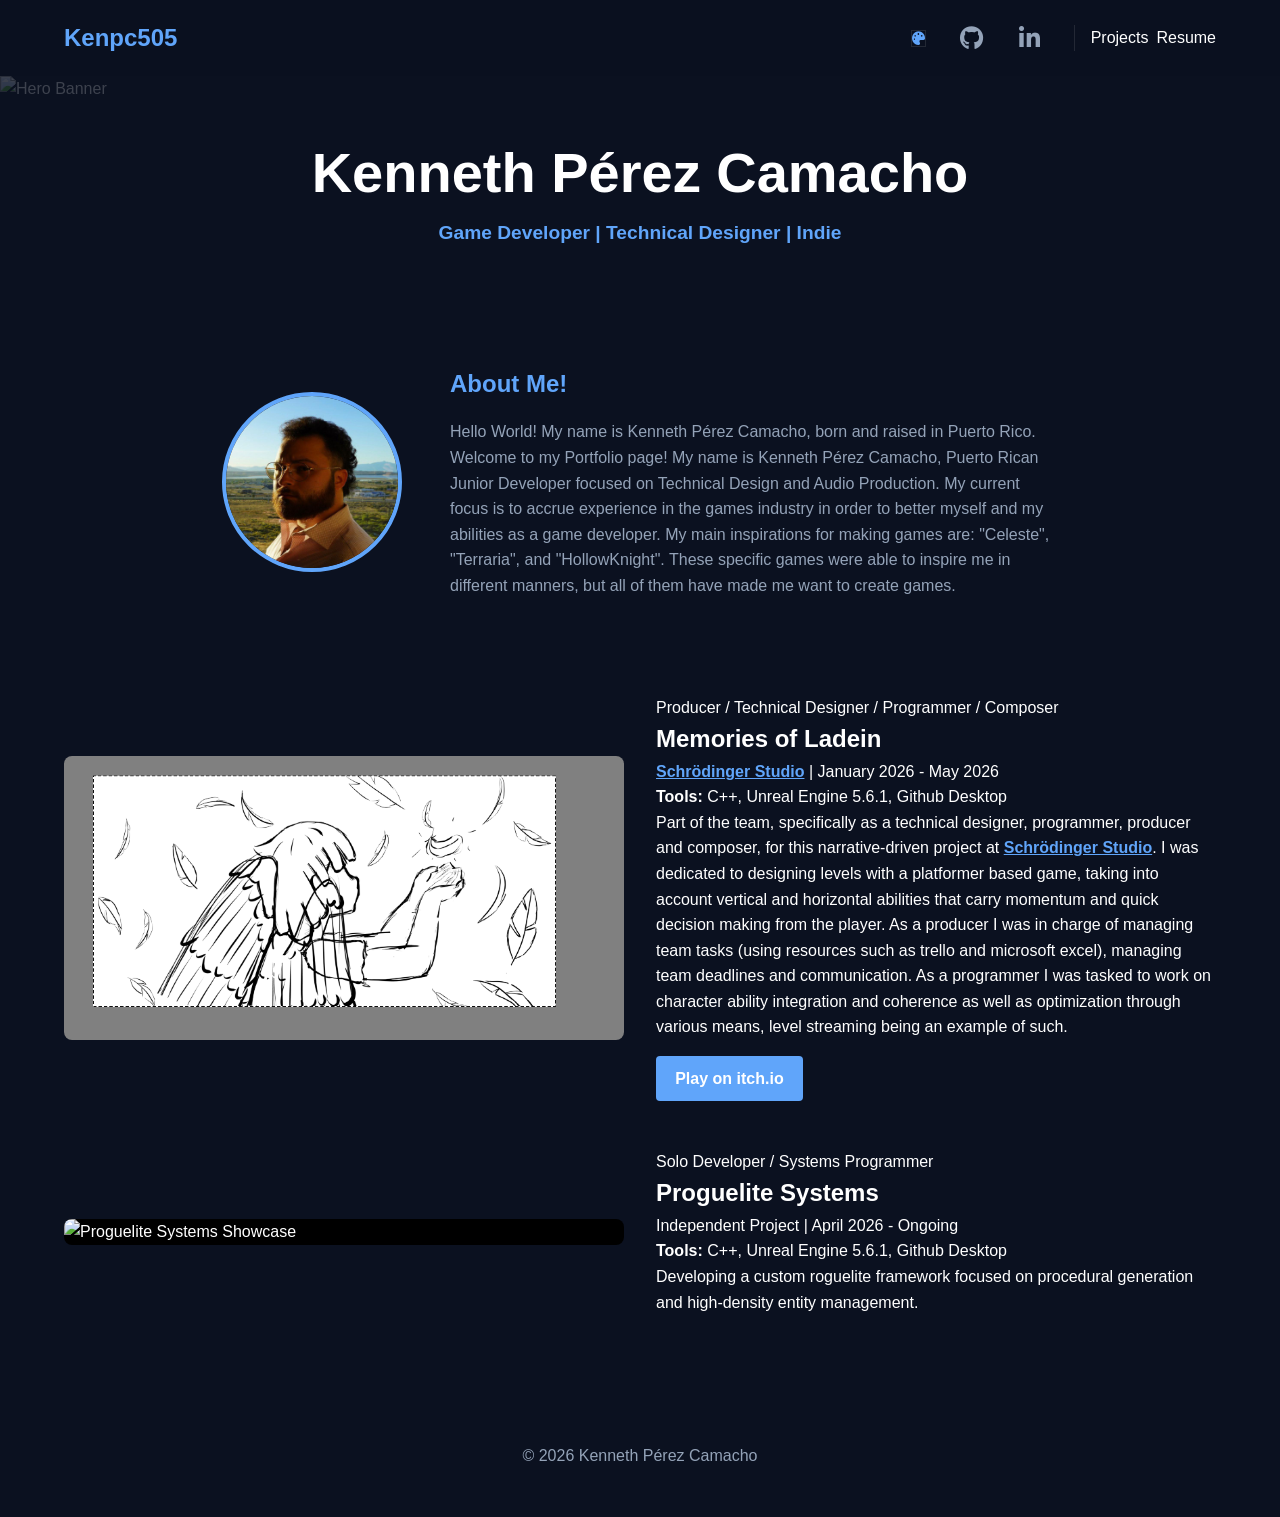
==== commit 083edb3e: "Some Design fixes, temp logo for Ladein" ====
--- a/index.html
+++ b/index.html
@@ -73,39 +73,48 @@
         <div class="about-text">
             <h2 style="color: var(--accent); margin-bottom: 1rem;">About Me!</h2>
             <p style="color: var(--text-secondary); line-height: 1.6;">Hello World! My name is Kenneth Pérez Camacho, born and raised in Puerto Rico.
-I am currently a Junior Developer and Technical Game Designer that specializes in the intersection of technical logic and creative execution,
-my work spans from production at Schrödinger Studio to deep-level C++ systems programming, as well as designing technical audio and level experiences.
-As of now I am working on various projects such as a physical arcade machine where university students can showcase their works,
-an indie platforming game spearheaded by Schrödinger Studio, and my solo dev project being an indie roguelite game.</p>
+Welcome to my Portfolio page! My name is Kenneth Pérez Camacho, Puerto Rican Junior Developer focused on Technical Design and Audio Production.
+My current focus is to accrue experience in the games industry in order to better myself and my abilities as a game developer.
+My main inspirations for making games are: "Celeste", "Terraria", and "HollowKnight". These specific games were able to inspire me in different manners, but all of them have made me want to create games.</p>
         </div>
     </section>
 
-    <main class="project-list" style="flex: 1;">
+  <section class="project-list">
+        <!-- Project 1: Memories of Ladein -->
         <article class="project-row">
-    <div class="project-image-container">
-        <img src="images/platformer.png" alt="Simple Platformer Showcase">
-    </div>
-    
-    <div class="project-info">
-                <p class="category">Indie / Management</p>
-                <h2 class="project-title">Memories of Laiden by Schrödinger Studio</h2>
-                <p class="role-date">Level & Audio Designer / Producer / Programmer</p>
-                <div class="tools-bar"><strong>Tools:</strong> Unreal Engine 5.6.1, FL Studio 2026, Pro Tools, Adobe Audition, Github</div>
-                <p>Developing a difficulty-based platformer with the Indie Team "Schrödinger Studio."</p>
+            <div class="project-image-container">
+                <img src="images/platformer.png" alt="Memories of Ladein Logo">
+            </div>
+            <div class="project-info">
+                <p class="category">Producer / Technical Designer / Programmer / Composer</p>
+                <h2 class="project-title">Memories of Ladein</h2>
+                <p class="role-date">
+                    <a href="https://schrodinger-studio.itch.io/" target="_blank" class="studio-link">Schrödinger Studio</a> | January 2026 - May 2026
+                </p>
+                <div class="tools-bar"><strong>Tools:</strong> C++, Unreal Engine 5.6.1, Github Desktop</div>
+                
+                <p>Part of the team, specifically as a technical designer, programmer, producer and composer, for this narrative-driven project at <a href="https://schrodinger-studio.itch.io/" target="_blank" class="studio-link">Schrödinger Studio</a>.
+                    I was dedicated to designing levels with a platformer based game, taking into account vertical and horizontal abilities that carry momentum and quick decision making from the player. 
+                    As a producer I was in charge of managing team tasks (using resources such as trello and microsoft excel), managing team deadlines and communication. 
+                    As a programmer I was tasked to work on character ability integration and coherence as well as optimization through various means, level streaming being an example of such.</p>
+                <a href="https://schrodinger-studio.itch.io/memories-of-ladein" target="_blank" class="btn">Play on itch.io</a>
             </div>
         </article>
 
+        <!-- Project 2: Roguelite -->
         <article class="project-row">
-            <div class="project-image-container"><img src="images/roguelite.jpg" alt="Roguelite Showcase"></div>
+            <div class="project-image-container">
+                <img src="images/roguelite.jpg" alt="Proguelite Systems Showcase">
+            </div>
             <div class="project-info">
-                <p class="category">Indie / Top Down / Roguelite</p>
-                <h2 class="project-title">PROGUELITE</h2>
-                <p class="role-date">Solo Developer | April 2025</p>
-                <div class="tools-bar"><strong>Tools:</strong> Unreal Engine 5.6.1, Blender, FL Studio 2026, Github</div>
-                <p>Solo project: Top-down 3D casino themed roguelite.</p>
+                <p class="category">Solo Developer / Systems Programmer</p>
+                <h2 class="project-title">Proguelite Systems</h2>
+                <p class="role-date">Independent Project | April 2026 - Ongoing</p>
+                <div class="tools-bar"><strong>Tools:</strong> C++, Unreal Engine 5.6.1, Github Desktop</div>
+                <p>Developing a custom roguelite framework focused on procedural generation and high-density entity management.</p>
             </div>
         </article>
-    </main>
+    </section>
 
     <footer style="text-align: center; padding: 3rem 0;"><p style="color: var(--text-secondary);">© 2026 Kenneth Pérez Camacho</p></footer>
 
--- a/style.css
+++ b/style.css
@@ -47,13 +47,7 @@
 	color: var(--accent);
 }
 
-.btn-nav {
-	padding: 0.5rem 1rem;
-	border-radius: 6px;
-	font-weight: 500;
-}
-
-/* --- SOCIAL ICONS (ENLARGED & ACCESSIBLE) --- */
+/* --- SOCIAL ICONS (ENLARGED) --- */
 .social-icons a {
 	font-size: 1.5rem;
 	padding: 10px;
@@ -67,6 +61,17 @@
 .social-icons a:hover {
 	color: var(--accent) !important;
 	transform: scale(1.1);
+}
+
+/* Studio Link Highlight */
+.studio-link {
+	color: var(--accent);
+	font-weight: 700;
+	text-decoration: underline;
+}
+
+.studio-link:hover {
+	opacity: 0.8;
 }
 
 /* --- THEME MENU --- */
@@ -83,8 +88,6 @@
 	padding: 0.5rem;
 	display: none;
 	flex-direction: column;
-	gap: 0.5rem;
-	box-shadow: 0 10px 15px -3px rgba(0, 0, 0, 0.5);
 }
 
 .theme-menu.active {
@@ -98,23 +101,20 @@
 	padding: 0.5rem 1rem;
 	cursor: pointer;
 	text-align: left;
-	border-radius: 4px;
 }
 
 .theme-menu button:hover {
 	background: var(--accent);
 }
 
-/* --- HERO (TIGHTENED VERTICAL GAP) --- */
+/* --- HERO (TIGHT GAP) --- */
 .hero-banner {
 	position: relative;
 	height: 25vh;
-	/* Very compact vertical space */
 	display: flex;
 	align-items: center;
 	justify-content: center;
 	overflow: hidden;
-	margin-bottom: 0;
 }
 
 .banner-image {
@@ -131,12 +131,7 @@
 	opacity: 0.2;
 }
 
-.hero-content h1 {
-	font-size: 3.5rem;
-	margin-bottom: 0.5rem;
-}
-
-/* --- ABOUT ME (REDUCED SPACING) --- */
+/* --- ABOUT ME --- */
 .about-me-container {
 	display: flex;
 	align-items: center;
@@ -144,7 +139,6 @@
 	padding: 0 10% 2rem 10%;
 	max-width: 1200px;
 	margin: -1rem auto 0 auto;
-	/* Pulls content up toward the name */
 }
 
 .profile-pic img {
@@ -155,11 +149,6 @@
 	object-fit: cover;
 }
 
-.about-text h2 {
-	margin-bottom: 0.5rem;
-	color: var(--accent);
-}
-
 /* --- PROJECTS --- */
 .project-list {
 	padding: 2rem 5%;
@@ -187,20 +176,6 @@
 
 .project-info {
 	flex: 1;
-}
-
-.category {
-	color: var(--accent);
-	text-transform: uppercase;
-	font-size: 0.8rem;
-	letter-spacing: 1px;
-	font-weight: 700;
-}
-
-.tools-bar {
-	margin: 1rem 0;
-	font-size: 0.9rem;
-	color: var(--text-secondary);
 }
 
 .btn {
@@ -213,12 +188,11 @@
 	margin-top: 1rem;
 }
 
-/* --- MOBILE OPTIMIZATION --- */
+/* --- MOBILE --- */
 @media (max-width: 768px) {
 	nav {
 		flex-wrap: wrap;
 		justify-content: center;
-		padding: 1rem;
 	}
 
 	.nav-right {
@@ -232,22 +206,16 @@
 		height: 20vh;
 	}
 
-	.hero-content h1 {
-		font-size: 2.2rem;
-	}
-
 	.about-me-container {
 		margin-top: 0;
 		padding: 2rem 5%;
 		flex-direction: column;
 		text-align: center;
-		gap: 1.5rem;
 	}
 
 	.project-row {
 		flex-direction: column;
 		margin-bottom: 4rem;
-		gap: 1.5rem;
 	}
 
 	.project-image-container,
@@ -257,11 +225,5 @@
 
 	.social-icons a {
 		font-size: 1.8rem;
-		/* Even larger for mobile thumbs */
-	}
-
-	.resume-container div[style*="display: flex"] {
-		flex-direction: column !important;
-		gap: 1rem !important;
 	}
 }
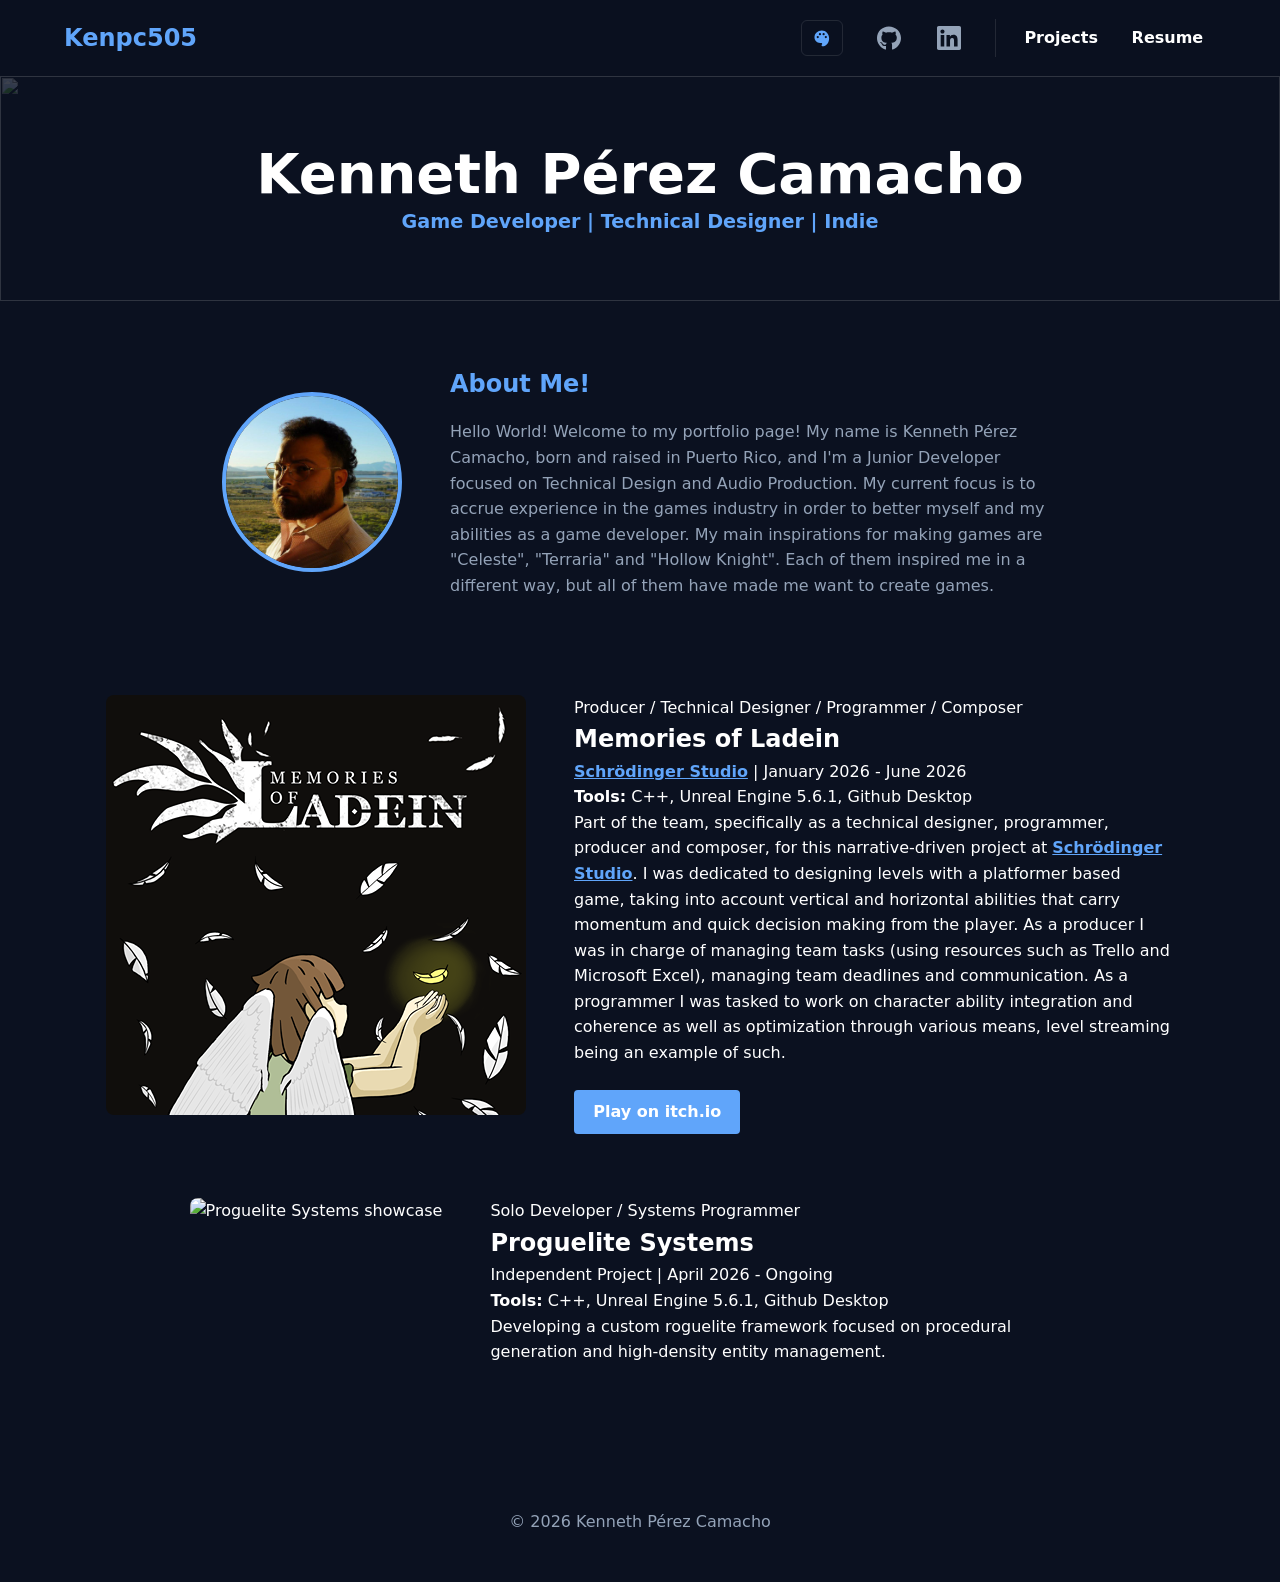
==== commit 9a7fb0ae: "Modernize portfolio site and theme system Refactored the portfolio pages to use a shared JavaScript " ====
--- a/index.html
+++ b/index.html
@@ -3,57 +3,33 @@
 <head>
     <meta charset="UTF-8">
     <meta name="viewport" content="width=device-width, initial-scale=1.0">
+    <meta http-equiv="Content-Security-Policy" content="default-src 'self'; script-src 'self'; style-src 'self'; img-src 'self' data:; media-src 'self'; font-src 'self'; connect-src 'self'; object-src 'none'; base-uri 'self'; form-action 'none'; upgrade-insecure-requests">
+    <meta name="referrer" content="strict-origin-when-cross-origin">
+    <meta name="description" content="Portfolio of Kenneth Pérez Camacho, a Puerto Rican game developer and technical designer.">
     <title>Kenneth Pérez Camacho | Portfolio</title>
-    <script>
-        (function() {
-            const palettes = {
-                'default': { bg: '#0b1120', accent: '#60a5fa' },
-                'emerald': { bg: '#022c22', accent: '#10b981' },
-                'ruby': { bg: '#1c0a0a', accent: '#ef4444' },
-                'gold': { bg: '#1a160d', accent: '#fbbf24' },
-                'violet': { bg: '#1e1b4b', accent: '#a78bfa' }
-            };
-            window.applyTheme = function(theme) {
-                const p = palettes[theme] || palettes['default'];
-                document.documentElement.style.setProperty('--bg-color', p.bg);
-                document.documentElement.style.setProperty('--accent', p.accent);
-                localStorage.setItem('selectedTheme', theme);
-                document.querySelectorAll('a').forEach(link => {
-                    const url = new URL(link.href, window.location.href);
-                    if (url.origin === window.location.origin) {
-                        url.searchParams.set('theme', theme);
-                        link.href = url.toString();
-                    }
-                });
-            };
-            const params = new URLSearchParams(window.location.search);
-            const activeTheme = params.get('theme') || localStorage.getItem('selectedTheme') || 'default';
-            window.addEventListener('DOMContentLoaded', () => applyTheme(activeTheme));
-        })();
-    </script>
-    <link rel="stylesheet" href="https://cdnjs.cloudflare.com/ajax/libs/font-awesome/6.5.1/css/all.min.css">
+    <script src="script.js"></script>
     <link rel="stylesheet" href="style.css">
 </head>
-<body style="display: flex; flex-direction: column; min-height: 100vh;">
+<body>
 
-    <nav>
-        <div class="logo"><a href="index.html" class="btn-nav">Kenpc505</a></div>
-        <div class="nav-right" style="display: flex; align-items: center; gap: 1.5rem;">
+    <nav class="site-nav">
+        <a href="index.html" class="logo">Kenpc505</a>
+        <div class="nav-right">
             <div class="theme-switch-wrapper">
-                <button id="theme-btn" class="btn-nav" style="color: var(--accent); background: transparent; border: 1px solid rgba(255,255,255,0.1);"><i class="fas fa-palette"></i></button>
+                <button id="theme-btn" class="btn-nav theme-btn" type="button" aria-label="Change colour theme" aria-expanded="false" aria-controls="theme-menu"><svg class="icon" viewBox="0 0 24 24" aria-hidden="true" focusable="false"><path fill="currentColor" fill-rule="evenodd" d="M12 2C6.5 2 2 6.1 2 11.2c0 4.3 3.4 7.8 7.6 7.8h1.6c.8 0 1.3.6 1.3 1.3 0 .4-.1.7-.4 1-.2.3-.4.6-.4 1 0 .8.6 1.4 1.4 1.4C18 23.7 22 19 22 12.6 22 6.6 17.5 2 12 2zM6.5 12.5a1.5 1.5 0 1 0 0-3 1.5 1.5 0 0 0 0 3zm3-4a1.5 1.5 0 1 0 0-3 1.5 1.5 0 0 0 0 3zm5 0a1.5 1.5 0 1 0 0-3 1.5 1.5 0 0 0 0 3zm3 4a1.5 1.5 0 1 0 0-3 1.5 1.5 0 0 0 0 3z"/></svg></button>
                 <div id="theme-menu" class="theme-menu">
-                    <button onclick="applyTheme('default')">Deep Sea</button>
-                    <button onclick="applyTheme('emerald')">Matrix</button>
-                    <button onclick="applyTheme('ruby')">Crimson</button>
-                    <button onclick="applyTheme('gold')">Luxury</button>
-                    <button onclick="applyTheme('violet')">Cyber</button>
+                    <button type="button" data-theme="default">Deep Sea</button>
+                    <button type="button" data-theme="emerald">Matrix</button>
+                    <button type="button" data-theme="ruby">Crimson</button>
+                    <button type="button" data-theme="gold">Luxury</button>
+                    <button type="button" data-theme="violet">Cyber</button>
                 </div>
             </div>
-            <div class="social-icons" style="display: flex; gap: 1rem;">
-                <a href="https://github.com/Kenpc505" target="_blank" style="color: var(--text-secondary);"><i class="fa-brands fa-github"></i></a>
-                <a href="https://www.linkedin.com/in/kenneth-p%C3%A9rez-camacho-754b19230" target="_blank" style="color: var(--text-secondary);"><i class="fa-brands fa-linkedin-in"></i></a>
+            <div class="social-icons">
+                <a href="https://github.com/Kenpc505" target="_blank" rel="noopener noreferrer" aria-label="GitHub"><svg class="icon" viewBox="0 0 24 24" aria-hidden="true" focusable="false"><path fill="currentColor" d="m8.02742 19.0196c0 .0951-.11129.1712-.25161.1712-.15968.0142-.27097-.0618-.27097-.1712 0-.0952.11129-.1712.25161-.1712.14516-.0143.27097.0618.27097.1712zm-1.50484-.2141c-.03387.0952.0629.2046.20807.2331.1258.0475.27096 0 .3-.0951.02903-.0951-.06291-.2045-.20807-.2473-.12581-.0333-.26613.0142-.3.1093zm2.13871-.0808c-.14032.0333-.2371.1237-.22258.233.01452.0952.14032.157.28548.1237.14033-.0333.2371-.1237.22258-.2188-.01451-.0903-.14516-.1522-.28548-.1379zm3.18391-18.2247c-6.71133 0-11.8452 5.00799-11.8452 11.6045 0 5.2743 3.37742 9.7876 8.20161 11.3761.61936.1094.8371-.2663.8371-.5754 0-.2949-.01452-1.9214-.01452-2.9202 0 0-3.38709.7134-4.09838-1.4172 0 0-.55162-1.384-1.34516-1.7407 0 0-1.10807-.7467.07741-.7324 0 0 1.20484.0951 1.86775 1.227 1.05967 1.8358 2.83548 1.3079 3.52742.994.11129-.761.4258-1.2889.77419-1.6028-2.70484-.2948-5.43387-.6801-5.43387-5.2553 0-1.3078.36774-1.96415 1.14193-2.80119-.1258-.30914-.53709-1.58372.12581-3.22927 1.01129-.30914 3.33871 1.2841 3.33871 1.2841.96774-.26634 2.0081-.40426 3.0387-.40426 1.0307 0 2.071.13792 3.0387.40426 0 0 2.3274-1.59799 3.3387-1.2841.6629 1.6503.2516 2.92013.1258 3.22927.7742.8418 1.2484 1.49809 1.2484 2.80119 0 4.5895-2.85 4.9557-5.5548 5.2553.4451.3758.8226 1.0891.8226 2.2068 0 1.6027-.0146 3.586-.0146 3.9759 0 .3092.2226.6849.8371.5755 4.8388-1.579 8.1194-6.0923 8.1194-11.3666 0-6.59651-5.4435-11.6045-12.1548-11.6045zm-7.14197 16.4032c-.06291.0475-.04839.1569.03387.2473.07742.0761.18871.1094.25161.0475.0629-.0475.04839-.1569-.03387-.2473-.07742-.0761-.18871-.1093-.25161-.0475zm-.52258-.3853c-.03388.0619.01451.138.11129.1855.07741.0476.17419.0333.20806-.0333.03387-.0618-.01452-.1379-.11129-.1854-.09677-.0286-.17419-.0143-.20806.0332zm1.56774 1.6932c-.07742.0618-.04839.2045.0629.2948.11129.1094.25161.1237.31452.0476.0629-.0618.03387-.2045-.06291-.2949-.10645-.1094-.25161-.1236-.31451-.0475zm-.55162-.6992c-.07742.0476-.07742.1713 0 .2806.07742.1094.20807.157.27097.1094.07742-.0618.07742-.1855 0-.2948-.06774-.1094-.19355-.157-.27097-.0952z"/></svg></a>
+                <a href="https://www.linkedin.com/in/kenneth-p%C3%A9rez-camacho-754b19230" target="_blank" rel="noopener noreferrer" aria-label="LinkedIn"><svg class="icon" viewBox="0 0 24 24" aria-hidden="true" focusable="false"><path fill="currentColor" d="m22.2857 0h-20.57677c-.942859 0-1.70893.776786-1.70893 1.73036v20.53924c0 .9536.766071 1.7304 1.70893 1.7304h20.57677c.9429 0 1.7143-.7768 1.7143-1.7304v-20.53924c0-.953574-.7714-1.73036-1.7143-1.73036zm-15.03213 20.5714h-3.55714v-11.45354h3.5625v11.45354zm-1.77857-13.01783c-1.14107 0-2.0625-.92678-2.0625-2.0625 0-1.13571.92143-2.0625 2.0625-2.0625 1.13571 0 2.0625.92679 2.0625 2.0625 0 1.14107-.92143 2.0625-2.0625 2.0625zm15.1125 13.01783h-3.5571v-5.5714c0-1.3286-.0268-3.0375-1.8483-3.0375-1.8535 0-2.1375 1.4464-2.1375 2.9411v5.6678h-3.5571v-11.45354h3.4125v1.56424h.0482c.4768-.89996 1.6393-1.84817 3.3697-1.84817 3.6 0 4.2696 2.37317 4.2696 5.45897z"/></svg></a>
             </div>
-            <ul class="nav-links" style="display: flex; list-style: none; gap: 0.5rem; border-left: 1px solid rgba(255,255,255,0.1); padding-left: 1rem;">
+            <ul class="nav-links">
                 <li><a href="projects.html" class="btn-nav">Projects</a></li>
                 <li><a href="resume.html" class="btn-nav">Resume</a></li>
             </ul>
@@ -61,68 +37,62 @@
     </nav>
 
     <header class="hero-banner">
-        <div class="banner-image"><img src="images/banner.jpg" alt="Hero Banner"></div>
-        <div class="hero-content" style="text-align: center;">
-            <h1 style="font-size: 3.5rem;">Kenneth Pérez Camacho</h1>
-            <p style="color: var(--accent); font-weight: bold; font-size: 1.2rem;">Game Developer | Technical Designer | Indie</p>
+        <div class="banner-image"><img src="images/banner.jpg" alt=""></div>
+        <div class="hero-content">
+            <h1 class="hero-title">Kenneth Pérez Camacho</h1>
+            <p class="hero-subtitle">Game Developer | Technical Designer | Indie</p>
         </div>
     </header>
 
-    <section class="about-me-container" style="max-width: 900px; margin: 4rem auto; display: flex; align-items: center; gap: 3rem; padding: 0 2rem;">
-        <div class="profile-pic"><img src="images/pfp.jpg" alt="Profile Picture" style="width: 180px; height: 180px; border-radius: 50%; border: 4px solid var(--accent); object-fit: cover; display: block;"></div>
-        <div class="about-text">
-            <h2 style="color: var(--accent); margin-bottom: 1rem;">About Me!</h2>
-            <p style="color: var(--text-secondary); line-height: 1.6;">Hello World! My name is Kenneth Pérez Camacho, born and raised in Puerto Rico.
-Welcome to my Portfolio page! My name is Kenneth Pérez Camacho, Puerto Rican Junior Developer focused on Technical Design and Audio Production.
-My current focus is to accrue experience in the games industry in order to better myself and my abilities as a game developer.
-My main inspirations for making games are: "Celeste", "Terraria", and "HollowKnight". These specific games were able to inspire me in different manners, but all of them have made me want to create games.</p>
-        </div>
-    </section>
+    <main>
+        <section class="about-me-container">
+            <div class="profile-pic"><img src="images/pfp.jpg" alt="Kenneth Pérez Camacho" width="180" height="180"></div>
+            <div class="about-text">
+                <h2>About Me!</h2>
+                <p>Hello World! Welcome to my portfolio page! My name is Kenneth Pérez Camacho, born and raised in Puerto Rico, and I'm a Junior Developer focused on Technical Design and Audio Production.
+                    My current focus is to accrue experience in the games industry in order to better myself and my abilities as a game developer.
+                    My main inspirations for making games are "Celeste", "Terraria" and "Hollow Knight". Each of them inspired me in a different way, but all of them have made me want to create games.</p>
+            </div>
+        </section>
 
-  <section class="project-list">
-        <!-- Project 1: Memories of Ladein -->
-        <article class="project-row">
-            <div class="project-image-container">
-                <img src="images/platformer.png" alt="Memories of Ladein Logo">
-            </div>
-            <div class="project-info">
-                <p class="category">Producer / Technical Designer / Programmer / Composer</p>
-                <h2 class="project-title">Memories of Ladein</h2>
-                <p class="role-date">
-                    <a href="https://schrodinger-studio.itch.io/" target="_blank" class="studio-link">Schrödinger Studio</a> | January 2026 - May 2026
-                </p>
-                <div class="tools-bar"><strong>Tools:</strong> C++, Unreal Engine 5.6.1, Github Desktop</div>
-                
-                <p>Part of the team, specifically as a technical designer, programmer, producer and composer, for this narrative-driven project at <a href="https://schrodinger-studio.itch.io/" target="_blank" class="studio-link">Schrödinger Studio</a>.
-                    I was dedicated to designing levels with a platformer based game, taking into account vertical and horizontal abilities that carry momentum and quick decision making from the player. 
-                    As a producer I was in charge of managing team tasks (using resources such as trello and microsoft excel), managing team deadlines and communication. 
-                    As a programmer I was tasked to work on character ability integration and coherence as well as optimization through various means, level streaming being an example of such.</p>
-                <a href="https://schrodinger-studio.itch.io/memories-of-ladein" target="_blank" class="btn">Play on itch.io</a>
-            </div>
-        </article>
+        <section class="project-list">
+            <!-- Project 1: Memories of Ladein -->
+            <article class="project-row">
+                <div class="project-image-container">
+                    <img src="images/platformer.png" alt="Memories of Ladein logo" loading="lazy">
+                </div>
+                <div class="project-info">
+                    <p class="category">Producer / Technical Designer / Programmer / Composer</p>
+                    <h2 class="project-title">Memories of Ladein</h2>
+                    <p class="role-date">
+                        <a href="https://schrodinger-studio.itch.io/" target="_blank" rel="noopener noreferrer" class="studio-link">Schrödinger Studio</a> | January 2026 - June 2026
+                    </p>
+                    <div class="tools-bar"><strong>Tools:</strong> C++, Unreal Engine 5.6.1, Github Desktop</div>
 
-        <!-- Project 2: Roguelite -->
-        <article class="project-row">
-            <div class="project-image-container">
-                <img src="images/roguelite.jpg" alt="Proguelite Systems Showcase">
-            </div>
-            <div class="project-info">
-                <p class="category">Solo Developer / Systems Programmer</p>
-                <h2 class="project-title">Proguelite Systems</h2>
-                <p class="role-date">Independent Project | April 2026 - Ongoing</p>
-                <div class="tools-bar"><strong>Tools:</strong> C++, Unreal Engine 5.6.1, Github Desktop</div>
-                <p>Developing a custom roguelite framework focused on procedural generation and high-density entity management.</p>
-            </div>
-        </article>
-    </section>
+                    <p>Part of the team, specifically as a technical designer, programmer, producer and composer, for this narrative-driven project at <a href="https://schrodinger-studio.itch.io/" target="_blank" rel="noopener noreferrer" class="studio-link">Schrödinger Studio</a>.
+                        I was dedicated to designing levels with a platformer based game, taking into account vertical and horizontal abilities that carry momentum and quick decision making from the player.
+                        As a producer I was in charge of managing team tasks (using resources such as Trello and Microsoft Excel), managing team deadlines and communication.
+                        As a programmer I was tasked to work on character ability integration and coherence as well as optimization through various means, level streaming being an example of such.</p>
+                    <a href="https://schrodinger-studio.itch.io/memories-of-ladein" target="_blank" rel="noopener noreferrer" class="btn">Play on itch.io</a>
+                </div>
+            </article>
 
-    <footer style="text-align: center; padding: 3rem 0;"><p style="color: var(--text-secondary);">© 2026 Kenneth Pérez Camacho</p></footer>
+            <!-- Project 2: Roguelite -->
+            <article class="project-row">
+                <div class="project-image-container">
+                    <img src="images/roguelite.jpg" alt="Proguelite Systems showcase" loading="lazy">
+                </div>
+                <div class="project-info">
+                    <p class="category">Solo Developer / Systems Programmer</p>
+                    <h2 class="project-title">Proguelite Systems</h2>
+                    <p class="role-date">Independent Project | April 2026 - Ongoing</p>
+                    <div class="tools-bar"><strong>Tools:</strong> C++, Unreal Engine 5.6.1, Github Desktop</div>
+                    <p>Developing a custom roguelite framework focused on procedural generation and high-density entity management.</p>
+                </div>
+            </article>
+        </section>
+    </main>
 
-    <script>
-        const btn = document.getElementById('theme-btn');
-        const menu = document.getElementById('theme-menu');
-        btn.onclick = (e) => { e.stopPropagation(); menu.classList.toggle('active'); };
-        window.onclick = () => menu.classList.remove('active');
-    </script>
+    <footer class="site-footer"><p>&copy; 2026 Kenneth Pérez Camacho</p></footer>
 </body>
-</html>+</html>
--- a/style.css
+++ b/style.css
@@ -1,10 +1,12 @@
 /* --- BASE THEME VARIABLES --- */
+/* --bg-color and --accent are overridden at runtime by script.js (theme switcher). */
 :root {
 	--bg-color: #0b1120;
 	--card-bg: rgba(255, 255, 255, 0.05);
 	--accent: #60a5fa;
 	--text-primary: #ffffff;
 	--text-secondary: #94a3b8;
+	--border-subtle: rgba(255, 255, 255, 0.1);
 }
 
 /* --- GLOBAL STYLES --- */
@@ -12,14 +14,21 @@
 	margin: 0;
 	padding: 0;
 	box-sizing: border-box;
-	font-family: 'Inter', -apple-system, sans-serif;
 }
 
 body {
+	font-family: system-ui, -apple-system, 'Segoe UI', Roboto, sans-serif;
 	background-color: var(--bg-color);
 	color: var(--text-primary);
 	transition: background-color 0.4s ease;
 	line-height: 1.6;
+	display: flex;
+	flex-direction: column;
+	min-height: 100vh;
+}
+
+main {
+	flex: 1;
 }
 
 a {
@@ -28,26 +37,73 @@
 	transition: 0.3s;
 }
 
+/* Visible keyboard focus everywhere */
+a:focus-visible,
+button:focus-visible {
+	outline: 2px solid var(--accent);
+	outline-offset: 3px;
+	border-radius: 4px;
+}
+
+.icon {
+	width: 1em;
+	height: 1em;
+	display: block;
+}
+
 /* --- NAVIGATION --- */
-nav {
+.site-nav {
 	display: flex;
 	justify-content: space-between;
 	align-items: center;
 	padding: 1rem 5%;
-	background: rgba(11, 17, 32, 0.8);
+	background: color-mix(in srgb, var(--bg-color) 80%, transparent);
 	backdrop-filter: blur(10px);
 	position: sticky;
 	top: 0;
 	z-index: 1000;
 }
 
-.logo a {
+.logo {
 	font-size: 1.5rem;
 	font-weight: 800;
 	color: var(--accent);
 }
 
-/* --- SOCIAL ICONS (ENLARGED) --- */
+.nav-right {
+	display: flex;
+	align-items: center;
+	gap: 1.5rem;
+}
+
+.nav-links {
+	display: flex;
+	list-style: none;
+	gap: 0.5rem;
+	border-left: 1px solid var(--border-subtle);
+	padding-left: 1rem;
+}
+
+.btn-nav {
+	display: inline-flex;
+	align-items: center;
+	padding: 0.4rem 0.8rem;
+	border-radius: 6px;
+	color: var(--text-primary);
+	font-weight: 600;
+}
+
+.btn-nav:hover,
+.btn-nav[aria-current="page"] {
+	color: var(--accent);
+}
+
+/* --- SOCIAL ICONS --- */
+.social-icons {
+	display: flex;
+	gap: 1rem;
+}
+
 .social-icons a {
 	font-size: 1.5rem;
 	padding: 10px;
@@ -59,7 +115,7 @@
 }
 
 .social-icons a:hover {
-	color: var(--accent) !important;
+	color: var(--accent);
 	transform: scale(1.1);
 }
 
@@ -79,15 +135,26 @@
 	position: relative;
 }
 
+.theme-btn {
+	font-size: 1.1rem;
+	color: var(--accent);
+	background: transparent;
+	border: 1px solid var(--border-subtle);
+	cursor: pointer;
+	padding: 0.5rem 0.7rem;
+}
+
 .theme-menu {
 	position: absolute;
-	top: 100%;
+	top: calc(100% + 0.4rem);
 	right: 0;
-	background: #1e293b;
+	background: color-mix(in srgb, var(--bg-color) 70%, #334155);
+	border: 1px solid var(--border-subtle);
 	border-radius: 8px;
 	padding: 0.5rem;
 	display: none;
 	flex-direction: column;
+	min-width: 9rem;
 }
 
 .theme-menu.active {
@@ -97,17 +164,19 @@
 .theme-menu button {
 	background: transparent;
 	border: none;
+	border-radius: 4px;
 	color: white;
 	padding: 0.5rem 1rem;
 	cursor: pointer;
 	text-align: left;
+	font: inherit;
 }
 
 .theme-menu button:hover {
 	background: var(--accent);
 }
 
-/* --- HERO (TIGHT GAP) --- */
+/* --- HERO --- */
 .hero-banner {
 	position: relative;
 	height: 25vh;
@@ -131,53 +200,106 @@
 	opacity: 0.2;
 }
 
+.hero-content {
+	text-align: center;
+}
+
+.hero-title {
+	font-size: 3.5rem;
+	line-height: 1.2;
+}
+
+.hero-subtitle {
+	color: var(--accent);
+	font-weight: bold;
+	font-size: 1.2rem;
+}
+
 /* --- ABOUT ME --- */
 .about-me-container {
-	display: flex;
-	align-items: center;
-	gap: 2.5rem;
-	padding: 0 10% 2rem 10%;
-	max-width: 1200px;
-	margin: -1rem auto 0 auto;
+	max-width: 900px;
+	margin: 4rem auto;
+	padding: 0 2rem;
+	display: flex;
+	align-items: center;
+	gap: 3rem;
 }
 
 .profile-pic img {
-	width: 160px;
-	height: 160px;
+	width: 180px;
+	height: 180px;
 	border-radius: 50%;
-	border: 3px solid var(--accent);
+	border: 4px solid var(--accent);
 	object-fit: cover;
+	display: block;
+}
+
+.about-text h2 {
+	color: var(--accent);
+	margin-bottom: 1rem;
+}
+
+.about-text p {
+	color: var(--text-secondary);
+	line-height: 1.6;
 }
 
 /* --- PROJECTS --- */
 .project-list {
 	padding: 2rem 5%;
+	display: flex;
+	flex-direction: column;
+	align-items: center;
+}
+
+.page-title {
+	font-size: 3rem;
+	margin-bottom: 3rem;
+	text-align: center;
+	line-height: 1.2;
 }
 
 .project-row {
 	display: flex;
-	gap: 2rem;
-	margin-bottom: 3rem;
-	align-items: center;
-}
-
+	gap: 3rem;
+	margin-bottom: 4rem;
+	align-items: flex-start;
+	justify-content: center;
+	max-width: 1200px;
+	width: 100%;
+}
+
+/* Shrink-wraps the container tightly around its media */
 .project-image-container {
-	flex: 1;
+	flex: 0 1 max-content;
+	width: 100%;
 	border-radius: 8px;
 	overflow: hidden;
+	background: transparent;
+}
+
+.project-image-container img {
+	max-width: 420px;
+	width: 100%;
+	height: auto;
+	display: block;
+}
+
+.project-image-container video {
+	max-width: 650px;
+	width: 100%;
+	height: auto;
+	display: block;
 	background: #000;
-}
-
-.project-image-container img,
-.project-image-container video {
-	width: 100%;
-	display: block;
+	border-radius: 8px;
 }
 
 .project-info {
 	flex: 1;
-}
-
+	max-width: 600px;
+}
+
+/* Shared button style */
 .btn {
 	display: inline-block;
 	padding: 0.6rem 1.2rem;
@@ -185,12 +307,94 @@
 	color: white;
 	border-radius: 4px;
 	font-weight: 600;
-	margin-top: 1rem;
+	margin-top: 1.5rem;
+	text-align: center;
+	border: none;
+	cursor: pointer;
+}
+
+.btn:hover {
+	opacity: 0.9;
+	transform: translateY(-1px);
+}
+
+.btn-secondary {
+	background: var(--border-subtle);
+}
+
+/* --- RESUME --- */
+.resume-page {
+	display: flex;
+	justify-content: center;
+	align-items: center;
+	padding: 4rem 2rem;
+}
+
+.resume-container {
+	max-width: 800px;
+	width: 100%;
+	background: var(--card-bg);
+	padding: 4rem;
+	border-radius: 12px;
+	text-align: center;
+}
+
+.resume-container .page-title {
+	margin-bottom: 0.5rem;
+}
+
+.resume-subtitle {
+	color: var(--accent);
+	font-weight: bold;
+	margin-bottom: 2rem;
+}
+
+.resume-actions {
+	display: flex;
+	justify-content: center;
+	flex-wrap: wrap;
+	gap: 1rem;
+}
+
+.resume-actions .btn {
+	padding: 12px 24px;
+	border-radius: 6px;
+	margin-top: 0;
+}
+
+.resume-section {
+	text-align: left;
+	margin-top: 3rem;
+}
+
+.resume-section h2 {
+	color: var(--accent);
+	border-bottom: 1px solid var(--border-subtle);
+	padding-bottom: 0.5rem;
+}
+
+.resume-entry {
+	margin-top: 1.5rem;
+}
+
+.resume-meta {
+	color: var(--text-secondary);
+}
+
+.resume-entry p + p {
+	margin-top: 0.5rem;
+}
+
+/* --- FOOTER --- */
+.site-footer {
+	text-align: center;
+	padding: 3rem 0;
+	color: var(--text-secondary);
 }
 
 /* --- MOBILE --- */
 @media (max-width: 768px) {
-	nav {
+	.site-nav {
 		flex-wrap: wrap;
 		justify-content: center;
 	}
@@ -199,18 +403,23 @@
 		width: 100%;
 		justify-content: center;
 		margin-top: 1rem;
-		gap: 1rem !important;
+		gap: 1rem;
 	}
 
 	.hero-banner {
 		height: 20vh;
 	}
 
+	.hero-title {
+		font-size: 2.4rem;
+	}
+
 	.about-me-container {
-		margin-top: 0;
-		padding: 2rem 5%;
+		margin: 2rem auto;
+		padding: 0 5%;
 		flex-direction: column;
 		text-align: center;
+		gap: 1.5rem;
 	}
 
 	.project-row {
@@ -226,4 +435,18 @@
 	.social-icons a {
 		font-size: 1.8rem;
 	}
-}+
+	.resume-container {
+		padding: 2.5rem 1.5rem;
+	}
+}
+
+/* Respect visitors who prefer less motion */
+@media (prefers-reduced-motion: reduce) {
+	*,
+	*::before,
+	*::after {
+		transition: none !important;
+		animation: none !important;
+	}
+}
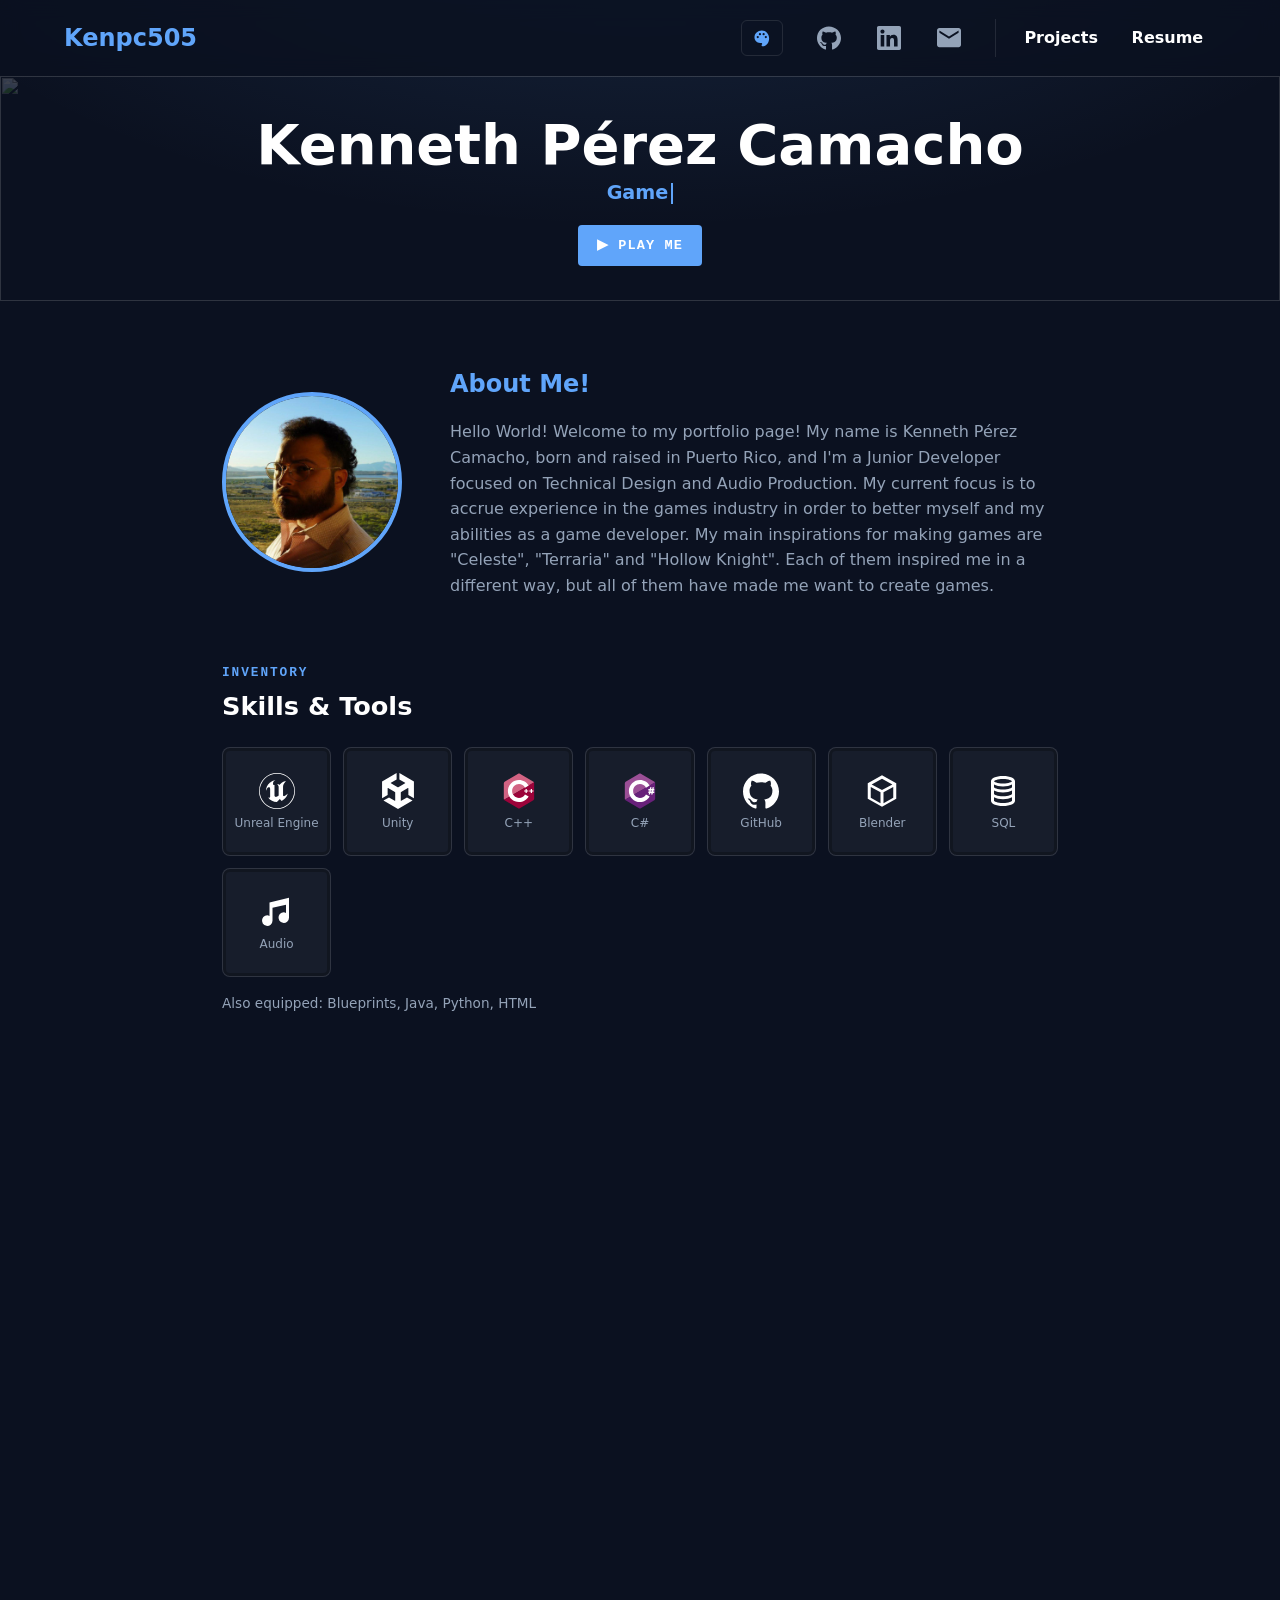
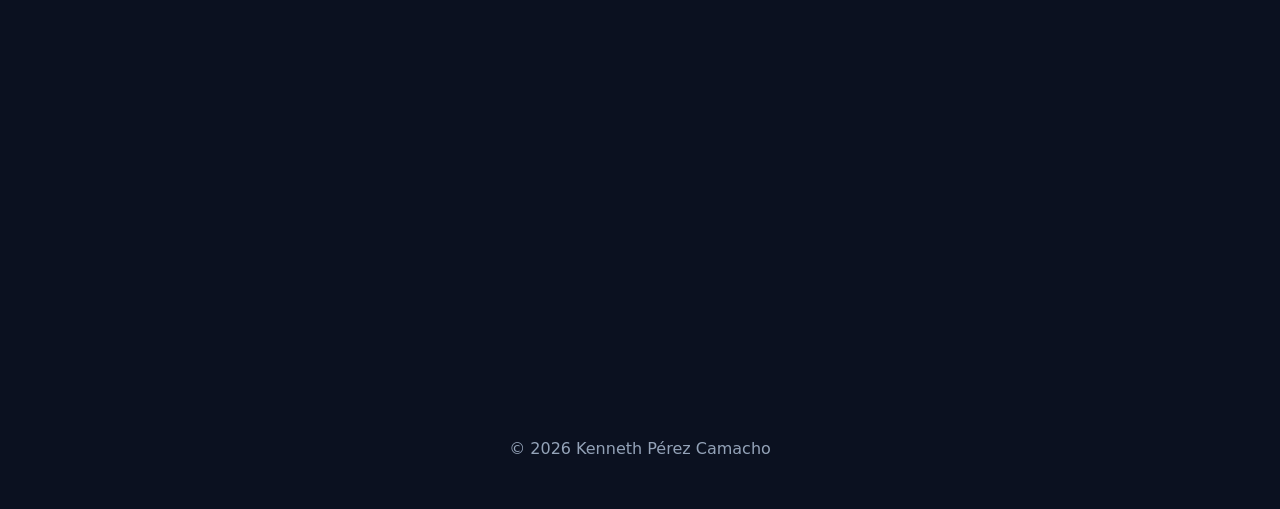
==== commit e5241222: "Add portfolio game portal and 404 secret level This commit redesigns the portfolio navigation and pa" ====
--- a/index.html
+++ b/index.html
@@ -7,6 +7,20 @@
     <meta name="referrer" content="strict-origin-when-cross-origin">
     <meta name="description" content="Portfolio of Kenneth Pérez Camacho, a Puerto Rican game developer and technical designer.">
     <title>Kenneth Pérez Camacho | Portfolio</title>
+    <meta name="theme-color" content="#0b1120">
+    <link rel="icon" href="favicon.svg" type="image/svg+xml">
+    <link rel="icon" href="favicon-32.png" sizes="32x32" type="image/png">
+    <link rel="apple-touch-icon" href="apple-touch-icon.png">
+    <meta property="og:type" content="website">
+    <meta property="og:site_name" content="Kenneth Pérez Camacho">
+    <meta property="og:title" content="Kenneth Pérez Camacho | Portfolio">
+    <meta property="og:description" content="Portfolio of Kenneth Pérez Camacho, a Puerto Rican game developer and technical designer.">
+    <meta property="og:url" content="https://kenpc505.github.io/">
+    <meta property="og:image" content="https://kenpc505.github.io/images/og-card.png">
+    <meta property="og:image:width" content="1200">
+    <meta property="og:image:height" content="630">
+    <meta property="og:image:alt" content="Kenneth Pérez Camacho, Game Developer and Technical Designer">
+    <meta name="twitter:card" content="summary_large_image">
     <script src="script.js"></script>
     <link rel="stylesheet" href="style.css">
 </head>
@@ -14,7 +28,7 @@
 
     <nav class="site-nav">
         <a href="index.html" class="logo">Kenpc505</a>
-        <div class="nav-right">
+        <div class="nav-actions">
             <div class="theme-switch-wrapper">
                 <button id="theme-btn" class="btn-nav theme-btn" type="button" aria-label="Change colour theme" aria-expanded="false" aria-controls="theme-menu"><svg class="icon" viewBox="0 0 24 24" aria-hidden="true" focusable="false"><path fill="currentColor" fill-rule="evenodd" d="M12 2C6.5 2 2 6.1 2 11.2c0 4.3 3.4 7.8 7.6 7.8h1.6c.8 0 1.3.6 1.3 1.3 0 .4-.1.7-.4 1-.2.3-.4.6-.4 1 0 .8.6 1.4 1.4 1.4C18 23.7 22 19 22 12.6 22 6.6 17.5 2 12 2zM6.5 12.5a1.5 1.5 0 1 0 0-3 1.5 1.5 0 0 0 0 3zm3-4a1.5 1.5 0 1 0 0-3 1.5 1.5 0 0 0 0 3zm5 0a1.5 1.5 0 1 0 0-3 1.5 1.5 0 0 0 0 3zm3 4a1.5 1.5 0 1 0 0-3 1.5 1.5 0 0 0 0 3z"/></svg></button>
                 <div id="theme-menu" class="theme-menu">
@@ -25,15 +39,20 @@
                     <button type="button" data-theme="violet">Cyber</button>
                 </div>
             </div>
+            <button id="nav-toggle" class="btn-nav nav-toggle" type="button" aria-label="Open menu" aria-expanded="false" aria-controls="nav-panel"><span class="burger" aria-hidden="true"></span></button>
+        </div>
+        <div id="nav-panel" class="nav-right">
             <div class="social-icons">
                 <a href="https://github.com/Kenpc505" target="_blank" rel="noopener noreferrer" aria-label="GitHub"><svg class="icon" viewBox="0 0 24 24" aria-hidden="true" focusable="false"><path fill="currentColor" d="m8.02742 19.0196c0 .0951-.11129.1712-.25161.1712-.15968.0142-.27097-.0618-.27097-.1712 0-.0952.11129-.1712.25161-.1712.14516-.0143.27097.0618.27097.1712zm-1.50484-.2141c-.03387.0952.0629.2046.20807.2331.1258.0475.27096 0 .3-.0951.02903-.0951-.06291-.2045-.20807-.2473-.12581-.0333-.26613.0142-.3.1093zm2.13871-.0808c-.14032.0333-.2371.1237-.22258.233.01452.0952.14032.157.28548.1237.14033-.0333.2371-.1237.22258-.2188-.01451-.0903-.14516-.1522-.28548-.1379zm3.18391-18.2247c-6.71133 0-11.8452 5.00799-11.8452 11.6045 0 5.2743 3.37742 9.7876 8.20161 11.3761.61936.1094.8371-.2663.8371-.5754 0-.2949-.01452-1.9214-.01452-2.9202 0 0-3.38709.7134-4.09838-1.4172 0 0-.55162-1.384-1.34516-1.7407 0 0-1.10807-.7467.07741-.7324 0 0 1.20484.0951 1.86775 1.227 1.05967 1.8358 2.83548 1.3079 3.52742.994.11129-.761.4258-1.2889.77419-1.6028-2.70484-.2948-5.43387-.6801-5.43387-5.2553 0-1.3078.36774-1.96415 1.14193-2.80119-.1258-.30914-.53709-1.58372.12581-3.22927 1.01129-.30914 3.33871 1.2841 3.33871 1.2841.96774-.26634 2.0081-.40426 3.0387-.40426 1.0307 0 2.071.13792 3.0387.40426 0 0 2.3274-1.59799 3.3387-1.2841.6629 1.6503.2516 2.92013.1258 3.22927.7742.8418 1.2484 1.49809 1.2484 2.80119 0 4.5895-2.85 4.9557-5.5548 5.2553.4451.3758.8226 1.0891.8226 2.2068 0 1.6027-.0146 3.586-.0146 3.9759 0 .3092.2226.6849.8371.5755 4.8388-1.579 8.1194-6.0923 8.1194-11.3666 0-6.59651-5.4435-11.6045-12.1548-11.6045zm-7.14197 16.4032c-.06291.0475-.04839.1569.03387.2473.07742.0761.18871.1094.25161.0475.0629-.0475.04839-.1569-.03387-.2473-.07742-.0761-.18871-.1093-.25161-.0475zm-.52258-.3853c-.03388.0619.01451.138.11129.1855.07741.0476.17419.0333.20806-.0333.03387-.0618-.01452-.1379-.11129-.1854-.09677-.0286-.17419-.0143-.20806.0332zm1.56774 1.6932c-.07742.0618-.04839.2045.0629.2948.11129.1094.25161.1237.31452.0476.0629-.0618.03387-.2045-.06291-.2949-.10645-.1094-.25161-.1236-.31451-.0475zm-.55162-.6992c-.07742.0476-.07742.1713 0 .2806.07742.1094.20807.157.27097.1094.07742-.0618.07742-.1855 0-.2948-.06774-.1094-.19355-.157-.27097-.0952z"/></svg></a>
                 <a href="https://www.linkedin.com/in/kenneth-p%C3%A9rez-camacho-754b19230" target="_blank" rel="noopener noreferrer" aria-label="LinkedIn"><svg class="icon" viewBox="0 0 24 24" aria-hidden="true" focusable="false"><path fill="currentColor" d="m22.2857 0h-20.57677c-.942859 0-1.70893.776786-1.70893 1.73036v20.53924c0 .9536.766071 1.7304 1.70893 1.7304h20.57677c.9429 0 1.7143-.7768 1.7143-1.7304v-20.53924c0-.953574-.7714-1.73036-1.7143-1.73036zm-15.03213 20.5714h-3.55714v-11.45354h3.5625v11.45354zm-1.77857-13.01783c-1.14107 0-2.0625-.92678-2.0625-2.0625 0-1.13571.92143-2.0625 2.0625-2.0625 1.13571 0 2.0625.92679 2.0625 2.0625 0 1.14107-.92143 2.0625-2.0625 2.0625zm15.1125 13.01783h-3.5571v-5.5714c0-1.3286-.0268-3.0375-1.8483-3.0375-1.8535 0-2.1375 1.4464-2.1375 2.9411v5.6678h-3.5571v-11.45354h3.4125v1.56424h.0482c.4768-.89996 1.6393-1.84817 3.3697-1.84817 3.6 0 4.2696 2.37317 4.2696 5.45897z"/></svg></a>
+                <button type="button" class="copy-email" data-user="kpcamacho5" data-domain="gmail.com" aria-label="Copy email address"><svg class="icon" viewBox="0 0 24 24" aria-hidden="true" focusable="false"><path fill="currentColor" d="m21.6 2h-19.2c-1.32 0-2.388 1.08-2.388 2.4l-.012 14.4c0 1.32 1.08 2.4 2.4 2.4h19.2c1.32 0 2.4-1.08 2.4-2.4v-14.4c0-1.32-1.08-2.4-2.4-2.4zm0 4.8-9.6 6-9.6-6v-2.4l9.6 6 9.6-6z"/></svg></button>
             </div>
             <ul class="nav-links">
                 <li><a href="projects.html" class="btn-nav">Projects</a></li>
                 <li><a href="resume.html" class="btn-nav">Resume</a></li>
             </ul>
         </div>
+        <div class="xp-bar" aria-hidden="true"><span></span></div>
     </nav>
 
     <header class="hero-banner">
@@ -41,6 +60,7 @@
         <div class="hero-content">
             <h1 class="hero-title">Kenneth Pérez Camacho</h1>
             <p class="hero-subtitle">Game Developer | Technical Designer | Indie</p>
+            <a href="play.html" class="btn btn-play"><span aria-hidden="true">&#9654;</span> Play Me</a>
         </div>
     </header>
 
@@ -55,44 +75,90 @@
             </div>
         </section>
 
+        <section class="inventory" aria-labelledby="inventory-title">
+            <h2 id="inventory-title" class="section-title"><span class="level-tag">Inventory</span>Skills &amp; Tools</h2>
+            <ul class="inventory-grid">
+                <li class="slot" tabindex="0">
+                    <svg class="slot-icon" viewBox="0 0 24 24" aria-hidden="true" focusable="false"><path fill="currentColor" d="M12 0a12 12 0 1012 12A12 12 0 0012 0zm0 23.52A11.52 11.52 0 1123.52 12 11.52 11.52 0 0112 23.52zm7.13-9.791c-.206.997-1.126 3.557-4.06 4.942l-1.179-1.325-1.988 2a7.338 7.338 0 01-5.804-2.978 2.859 2.859 0 00.65.123c.326.006.678-.114.678-.66v-5.394a.89.89 0 00-1.116-.89c-.92.212-1.656 2.509-1.656 2.509a7.304 7.304 0 012.528-5.597 7.408 7.408 0 013.73-1.721c-1.006.573-1.57 1.507-1.57 2.29 0 1.262.76 1.109.984.923v7.28a1.157 1.157 0 00.148.256 1.075 1.075 0 00.88.445c.76 0 1.747-.868 1.747-.868V9.172c0-.6-.452-1.324-.905-1.572 0 0 .838-.149 1.484.346a5.537 5.537 0 01.387-.425c1.508-1.48 2.929-1.902 4.112-2.112 0 0-2.151 1.69-2.151 3.96 0 1.687.043 5.801.043 5.801.799.771 1.986-.342 3.059-1.441Z"/></svg>
+                    <span class="slot-name">Unreal Engine</span>
+                    <span class="slot-tip" role="tooltip"><strong>Unreal Engine</strong><em>Intermediate &middot; 4 years</em>Memories of Ladein, Proguelite Systems and Niagara VFX work.</span>
+                </li>
+                <li class="slot" tabindex="0">
+                    <svg class="slot-icon" viewBox="0 0 24 24" aria-hidden="true" focusable="false"><path fill="currentColor" d="m12.9288 4.2939 3.7997 2.1929c.1366.077.1415.2905 0 .3675l-4.515 2.6076a.4192.4192 0 0 1-.4246 0L7.274 6.8543c-.139-.0745-.1415-.293 0-.3675l3.7972-2.193V0L1.3758 5.5977V16.793l3.7177-2.1456v-4.3858c-.0025-.1565.1813-.2682.318-.1838l4.5148 2.6076a.4252.4252 0 0 1 .2136.3676v5.2127c.0025.1565-.1813.2682-.3179.1838l-3.7996-2.1929-3.7178 2.1457L12 24l9.6954-5.5977-3.7178-2.1457-3.7996 2.1929c-.1341.082-.3229-.0248-.3179-.1838V13.053c0-.1565.087-.2956.2136-.3676l4.5149-2.6076c.134-.082.3228.0224.3179.1838v4.3858l3.7177 2.1456V5.5977L12.9288 0Z"/></svg>
+                    <span class="slot-name">Unity</span>
+                    <span class="slot-tip" role="tooltip"><strong>Unity</strong><em>Intermediate &middot; 2 years</em>Built a full inventory system (pickup, storage, interaction).</span>
+                </li>
+                <li class="slot" tabindex="0">
+                    <img class="slot-icon" src="images/icons/cpp.svg" alt="" aria-hidden="true">
+                    <span class="slot-name">C++</span>
+                    <span class="slot-tip" role="tooltip"><strong>C++</strong><em>Intermediate</em>Gameplay and ability systems in UE5, OS batch-system simulation.</span>
+                </li>
+                <li class="slot" tabindex="0">
+                    <img class="slot-icon" src="images/icons/csharp.svg" alt="" aria-hidden="true">
+                    <span class="slot-name">C#</span>
+                    <span class="slot-tip" role="tooltip"><strong>C#</strong><em>Intermediate</em>Unity gameplay systems and the Simple Movie Database project.</span>
+                </li>
+                <li class="slot" tabindex="0">
+                    <svg class="slot-icon" viewBox="0 0 24 24" aria-hidden="true" focusable="false"><path fill="currentColor" d="M12 .297c-6.63 0-12 5.373-12 12 0 5.303 3.438 9.8 8.205 11.385.6.113.82-.258.82-.577 0-.285-.01-1.04-.015-2.04-3.338.724-4.042-1.61-4.042-1.61C4.422 18.07 3.633 17.7 3.633 17.7c-1.087-.744.084-.729.084-.729 1.205.084 1.838 1.236 1.838 1.236 1.07 1.835 2.809 1.305 3.495.998.108-.776.417-1.305.76-1.605-2.665-.3-5.466-1.332-5.466-5.93 0-1.31.465-2.38 1.235-3.22-.135-.303-.54-1.523.105-3.176 0 0 1.005-.322 3.3 1.23.96-.267 1.98-.399 3-.405 1.02.006 2.04.138 3 .405 2.28-1.552 3.285-1.23 3.285-1.23.645 1.653.24 2.873.12 3.176.765.84 1.23 1.91 1.23 3.22 0 4.61-2.805 5.625-5.475 5.92.42.36.81 1.096.81 2.22 0 1.606-.015 2.896-.015 3.286 0 .315.21.69.825.57C20.565 22.092 24 17.592 24 12.297c0-6.627-5.373-12-12-12"/></svg>
+                    <span class="slot-name">GitHub</span>
+                    <span class="slot-tip" role="tooltip"><strong>GitHub</strong><em>Advanced</em>Source control and data management for team and solo projects.</span>
+                </li>
+                <li class="slot" tabindex="0">
+                    <svg class="slot-icon" viewBox="0 0 24 24" aria-hidden="true" focusable="false"><path fill="currentColor" d="M12 1.5 2.5 6.8v10.4l9.5 5.3 9.5-5.3V6.8L12 1.5zm0 2.3 6.9 3.8L12 11.4 5.1 7.6 12 3.8zM4.5 9.3l6.5 3.6v7.2l-6.5-3.6V9.3zm8.5 10.8v-7.2l6.5-3.6v7.2L13 20.1z"/></svg>
+                    <span class="slot-name">Blender</span>
+                    <span class="slot-tip" role="tooltip"><strong>Blender</strong><em>Intermediate</em>3D modeling, texturing, UV mapping and rigging.</span>
+                </li>
+                <li class="slot" tabindex="0">
+                    <svg class="slot-icon" viewBox="0 0 24 24" aria-hidden="true" focusable="false"><path fill="currentColor" d="M12 2C7 2 4 3.6 4 5.5v13C4 20.4 7 22 12 22s8-1.6 8-3.5v-13C20 3.6 17 2 12 2zm0 2c3.9 0 6 1.1 6 1.5S15.9 7 12 7 6 5.9 6 5.5 8.1 4 12 4zm6 14.5c0 .4-2.1 1.5-6 1.5s-6-1.1-6-1.5v-2.3c1.5.8 3.6 1.3 6 1.3s4.5-.5 6-1.3v2.3zm0-4.5c0 .4-2.1 1.5-6 1.5s-6-1.1-6-1.5v-2.3c1.5.8 3.6 1.3 6 1.3s4.5-.5 6-1.3V14zm0-4.5c0 .4-2.1 1.5-6 1.5S6 9.9 6 9.5V7.7C7.5 8.5 9.6 9 12 9s4.5-.5 6-1.3v1.8z"/></svg>
+                    <span class="slot-name">SQL</span>
+                    <span class="slot-tip" role="tooltip"><strong>SQL</strong><em>Intermediate</em>Relational database design for the Simple Movie Database.</span>
+                </li>
+                <li class="slot" tabindex="0">
+                    <svg class="slot-icon" viewBox="0 0 24 24" aria-hidden="true" focusable="false"><path fill="currentColor" d="M20 2.5v13.3a3.5 3.5 0 1 1-2-3.2V7.2L9 9.1v8.7A3.5 3.5 0 1 1 7 14.6V5.6l13-3.1z"/></svg>
+                    <span class="slot-name">Audio</span>
+                    <span class="slot-tip" role="tooltip"><strong>Audio</strong><em>Composer</em>Composed and integrated the audio for Memories of Ladein.</span>
+                </li>
+            </ul>
+            <p class="inventory-extra">Also equipped: Blueprints, Java, Python, HTML</p>
+        </section>
+
         <section class="project-list">
-            <!-- Project 1: Memories of Ladein -->
-            <article class="project-row">
-                <div class="project-image-container">
+        <!-- Level 01: Memories of Ladein -->
+        <article class="project-row">
+            <div class="project-image-container project-media">
                     <img src="images/platformer.png" alt="Memories of Ladein logo" loading="lazy">
                 </div>
-                <div class="project-info">
-                    <p class="category">Producer / Technical Designer / Programmer / Composer</p>
-                    <h2 class="project-title">Memories of Ladein</h2>
-                    <p class="role-date">
-                        <a href="https://schrodinger-studio.itch.io/" target="_blank" rel="noopener noreferrer" class="studio-link">Schrödinger Studio</a> | January 2026 - June 2026
-                    </p>
-                    <div class="tools-bar"><strong>Tools:</strong> C++, Unreal Engine 5.6.1, Github Desktop</div>
-
-                    <p>Part of the team, specifically as a technical designer, programmer, producer and composer, for this narrative-driven project at <a href="https://schrodinger-studio.itch.io/" target="_blank" rel="noopener noreferrer" class="studio-link">Schrödinger Studio</a>.
-                        I was dedicated to designing levels with a platformer based game, taking into account vertical and horizontal abilities that carry momentum and quick decision making from the player.
-                        As a producer I was in charge of managing team tasks (using resources such as Trello and Microsoft Excel), managing team deadlines and communication.
-                        As a programmer I was tasked to work on character ability integration and coherence as well as optimization through various means, level streaming being an example of such.</p>
-                    <a href="https://schrodinger-studio.itch.io/memories-of-ladein" target="_blank" rel="noopener noreferrer" class="btn">Play on itch.io</a>
-                </div>
-            </article>
-
-            <!-- Project 2: Roguelite -->
-            <article class="project-row">
-                <div class="project-image-container">
+            <div class="project-info">
+                <p class="level-tag"><span>Level 01</span><span class="status status-done">Completed</span></p>
+                <p class="category">Producer / Technical Designer / Programmer / Composer</p>
+                <h2 class="project-title">Memories of Ladein</h2>
+                <p class="role-date"><a href="https://schrodinger-studio.itch.io/" target="_blank" rel="noopener noreferrer" class="studio-link">Schrödinger Studio</a> | January 2026 - June 2026</p>
+                <ul class="tool-chips" aria-label="Tools"><li>C++</li><li>Unreal Engine 5.6.1</li><li>GitHub Desktop</li></ul>
+                <p>Part of the team, specifically as a technical designer, programmer, producer and composer, for this narrative-driven project at <a href="https://schrodinger-studio.itch.io/" target="_blank" rel="noopener noreferrer" class="studio-link">Schrödinger Studio</a>.
+                    I was dedicated to designing levels with a platformer based game, taking into account vertical and horizontal abilities that carry momentum and quick decision making from the player.
+                    As a producer I was in charge of managing team tasks (using resources such as Trello and Microsoft Excel), managing team deadlines and communication.
+                    As a programmer I was tasked to work on character ability integration and coherence as well as optimization through various means, level streaming being an example of such.</p>
+                <a href="https://schrodinger-studio.itch.io/memories-of-ladein" target="_blank" rel="noopener noreferrer" class="btn">Play on itch.io</a>
+            </div>
+        </article>
+        <!-- Level 02: Proguelite Systems -->
+        <article class="project-row">
+            <div class="project-image-container project-media">
                     <img src="images/roguelite.jpg" alt="Proguelite Systems showcase" loading="lazy">
                 </div>
-                <div class="project-info">
-                    <p class="category">Solo Developer / Systems Programmer</p>
-                    <h2 class="project-title">Proguelite Systems</h2>
-                    <p class="role-date">Independent Project | April 2026 - Ongoing</p>
-                    <div class="tools-bar"><strong>Tools:</strong> C++, Unreal Engine 5.6.1, Github Desktop</div>
-                    <p>Developing a custom roguelite framework focused on procedural generation and high-density entity management.</p>
-                </div>
-            </article>
+            <div class="project-info">
+                <p class="level-tag"><span>Level 02</span><span class="status status-live">In Progress</span></p>
+                <p class="category">Solo Developer / Systems Programmer</p>
+                <h2 class="project-title">Proguelite Systems</h2>
+                <p class="role-date">Independent Project | April 2026 - Ongoing</p>
+                <ul class="tool-chips" aria-label="Tools"><li>C++</li><li>Unreal Engine 5.6.1</li><li>GitHub Desktop</li></ul>
+                <p>Developing a custom roguelite framework focused on procedural generation and high-density entity management.</p>
+            </div>
+        </article>
         </section>
     </main>
 
     <footer class="site-footer"><p>&copy; 2026 Kenneth Pérez Camacho</p></footer>
+    <div class="toast-region" aria-live="polite" aria-atomic="true"></div>
 </body>
 </html>
--- a/style.css
+++ b/style.css
@@ -54,8 +54,8 @@
 /* --- NAVIGATION --- */
 .site-nav {
 	display: flex;
-	justify-content: space-between;
-	align-items: center;
+	align-items: center;
+	gap: 1.5rem;
 	padding: 1rem 5%;
 	background: color-mix(in srgb, var(--bg-color) 80%, transparent);
 	backdrop-filter: blur(10px);
@@ -65,16 +65,62 @@
 }
 
 .logo {
+	margin-right: auto;
 	font-size: 1.5rem;
 	font-weight: 800;
 	color: var(--accent);
 }
 
+.nav-actions {
+	display: flex;
+	align-items: center;
+	gap: 0.5rem;
+}
+
 .nav-right {
 	display: flex;
 	align-items: center;
 	gap: 1.5rem;
 }
+
+.site-nav .nav-toggle {
+	display: none;
+	width: 42px;
+	height: 38px;
+	justify-content: center;
+	background: transparent;
+	border: 1px solid var(--border-subtle);
+	cursor: pointer;
+}
+
+.burger,
+.burger::before,
+.burger::after {
+	display: block;
+	width: 18px;
+	height: 2px;
+	background: currentColor;
+	border-radius: 2px;
+	transition: transform 0.2s ease, opacity 0.2s ease;
+}
+
+.burger {
+	position: relative;
+}
+
+.burger::before,
+.burger::after {
+	content: "";
+	position: absolute;
+	left: 0;
+}
+
+.burger::before { top: -6px; }
+.burger::after { top: 6px; }
+
+.nav-toggle[aria-expanded="true"] .burger { background: transparent; }
+.nav-toggle[aria-expanded="true"] .burger::before { transform: translateY(6px) rotate(45deg); }
+.nav-toggle[aria-expanded="true"] .burger::after { transform: translateY(-6px) rotate(-45deg); }
 
 .nav-links {
 	display: flex;
@@ -104,7 +150,11 @@
 	gap: 1rem;
 }
 
-.social-icons a {
+.social-icons a,
+.social-icons button {
+	background: none;
+	border: none;
+	cursor: pointer;
 	font-size: 1.5rem;
 	padding: 10px;
 	transition: transform 0.2s ease, color 0.2s ease;
@@ -114,7 +164,8 @@
 	color: var(--text-secondary);
 }
 
-.social-icons a:hover {
+.social-icons a:hover,
+.social-icons button:hover {
 	color: var(--accent);
 	transform: scale(1.1);
 }
@@ -210,6 +261,7 @@
 }
 
 .hero-subtitle {
+	min-height: 1.6em;
 	color: var(--accent);
 	font-weight: bold;
 	font-size: 1.2rem;
@@ -395,14 +447,33 @@
 /* --- MOBILE --- */
 @media (max-width: 768px) {
 	.site-nav {
-		flex-wrap: wrap;
-		justify-content: center;
+		gap: 0.75rem;
+	}
+
+	.site-nav .nav-toggle {
+		display: inline-flex;
 	}
 
 	.nav-right {
-		width: 100%;
-		justify-content: center;
-		margin-top: 1rem;
+		display: none;
+		position: absolute;
+		top: 100%;
+		left: 0;
+		right: 0;
+		flex-direction: column;
+		gap: 0.75rem;
+		padding: 1rem 5% 1.25rem;
+		background: color-mix(in srgb, var(--bg-color) 94%, #000);
+		border-bottom: 1px solid var(--border-subtle);
+	}
+
+	.nav-right.open {
+		display: flex;
+	}
+
+	.nav-links {
+		border-left: none;
+		padding-left: 0;
 		gap: 1rem;
 	}
 
@@ -432,8 +503,13 @@
 		width: 100%;
 	}
 
-	.social-icons a {
-		font-size: 1.8rem;
+	.social-icons a,
+	.social-icons button {
+		font-size: 1.6rem;
+	}
+
+	.slot-tip {
+		width: min(220px, 70vw);
 	}
 
 	.resume-container {
@@ -450,3 +526,669 @@
 		animation: none !important;
 	}
 }
+
+
+/* =========================================================
+   GAME LAYER
+   ========================================================= */
+
+/* --- XP BAR (scroll progress under the nav) --- */
+.xp-bar {
+	position: absolute;
+	left: 0;
+	right: 0;
+	bottom: 0;
+	height: 3px;
+	pointer-events: none;
+}
+
+.xp-bar span {
+	display: block;
+	height: 100%;
+	background: var(--accent);
+	box-shadow: 0 0 8px var(--accent);
+	transform-origin: left center;
+	transform: scaleX(0);
+}
+
+/* --- SCROLL REVEAL (only hides content when JS is running) --- */
+html.js .reveal {
+	opacity: 0;
+	transform: translateY(24px);
+	transition: opacity 0.6s ease, transform 0.6s ease;
+}
+
+html.js .reveal.is-visible {
+	opacity: 1;
+	transform: none;
+}
+
+/* --- LEVEL-SELECT PROJECT CARDS --- */
+.level-tag {
+	display: flex;
+	align-items: center;
+	gap: 0.75rem;
+	font-family: ui-monospace, 'Cascadia Code', Consolas, monospace;
+	font-size: 0.8rem;
+	letter-spacing: 0.15em;
+	text-transform: uppercase;
+	color: var(--accent);
+	margin-bottom: 0.4rem;
+}
+
+.status {
+	font-size: 0.7rem;
+	letter-spacing: 0.08em;
+	padding: 0.1rem 0.5rem;
+	border-radius: 999px;
+	border: 1px solid currentColor;
+}
+
+.status-done {
+	color: var(--text-secondary);
+}
+
+.status-live {
+	color: #4ade80;
+}
+
+.status-live::before {
+	content: "";
+	display: inline-block;
+	width: 6px;
+	height: 6px;
+	margin-right: 0.4rem;
+	border-radius: 50%;
+	background: currentColor;
+	vertical-align: middle;
+	animation: pulse 1.6s ease-in-out infinite;
+}
+
+@keyframes pulse {
+	50% { opacity: 0.3; }
+}
+
+.tool-chips {
+	display: flex;
+	flex-wrap: wrap;
+	gap: 0.4rem;
+	list-style: none;
+	margin: 0.6rem 0 0.9rem;
+}
+
+.tool-chips li {
+	font-size: 0.8rem;
+	padding: 0.15rem 0.6rem;
+	border-radius: 4px;
+	background: var(--card-bg);
+	border: 1px solid var(--border-subtle);
+	color: var(--text-secondary);
+}
+
+.project-media {
+	position: relative;
+	border: 1px solid var(--border-subtle);
+	border-radius: 10px;
+	transition: transform 0.25s ease, border-color 0.25s ease, box-shadow 0.25s ease;
+}
+
+/* HUD-style selection corners */
+.project-media::before,
+.project-media::after {
+	content: "";
+	position: absolute;
+	width: 18px;
+	height: 18px;
+	border: 2px solid var(--accent);
+	opacity: 0;
+	transition: opacity 0.25s ease;
+	z-index: 2;
+	pointer-events: none;
+}
+
+.project-media::before {
+	top: 8px;
+	left: 8px;
+	border-right: none;
+	border-bottom: none;
+}
+
+.project-media::after {
+	bottom: 8px;
+	right: 8px;
+	border-left: none;
+	border-top: none;
+}
+
+.project-row:hover .project-media,
+.project-media:focus-visible,
+.project-row:focus-within .project-media {
+	transform: translateY(-4px);
+	border-color: var(--accent);
+	box-shadow: 0 14px 30px -14px var(--accent);
+}
+
+.project-row:hover .project-media::before,
+.project-row:hover .project-media::after,
+.project-media:focus-visible::before,
+.project-media:focus-visible::after,
+.project-row:focus-within .project-media::before,
+.project-row:focus-within .project-media::after {
+	opacity: 1;
+}
+
+.project-media:focus-visible {
+	outline: none;
+}
+
+.project-media[data-preview] {
+	cursor: pointer;
+}
+
+.project-image-container .project-media video,
+.project-media video {
+	border-radius: 0;
+}
+
+.play-hint {
+	position: absolute;
+	left: 12px;
+	bottom: 12px;
+	padding: 0.25rem 0.6rem;
+	border-radius: 4px;
+	font-size: 0.75rem;
+	font-weight: 700;
+	letter-spacing: 0.08em;
+	text-transform: uppercase;
+	background: rgba(0, 0, 0, 0.65);
+	color: #fff;
+	transition: opacity 0.2s ease;
+	pointer-events: none;
+}
+
+.project-media.is-playing .play-hint {
+	opacity: 0;
+}
+
+/* --- THEME PERSONALITIES --- */
+
+/* Deep Sea: soft light from the surface */
+html[data-theme="default"] body {
+	background-image: radial-gradient(1100px 480px at 50% -12%, color-mix(in srgb, var(--accent) 14%, transparent), transparent 70%);
+	background-attachment: fixed;
+}
+
+/* Matrix: faint CRT scanlines + terminal cursor on the logo */
+html[data-theme="emerald"] body::before {
+	content: "";
+	position: fixed;
+	inset: 0;
+	pointer-events: none;
+	z-index: 2000;
+	background: repeating-linear-gradient(to bottom, rgba(16, 185, 129, 0.045) 0 1px, transparent 1px 3px);
+}
+
+html[data-theme="emerald"] .logo,
+html[data-theme="emerald"] .level-tag {
+	font-family: ui-monospace, 'Cascadia Code', Consolas, monospace;
+}
+
+html[data-theme="emerald"] .logo::after {
+	content: "_";
+	animation: blink 1.1s steps(1) infinite;
+}
+
+@keyframes blink {
+	50% { opacity: 0; }
+}
+
+/* Crimson: darkened vignette + warm heading glow */
+html[data-theme="ruby"] body::before {
+	content: "";
+	position: fixed;
+	inset: 0;
+	pointer-events: none;
+	z-index: 2000;
+	background: radial-gradient(ellipse at center, transparent 55%, rgba(0, 0, 0, 0.45) 100%);
+}
+
+html[data-theme="ruby"] .hero-title,
+html[data-theme="ruby"] .page-title {
+	text-shadow: 0 0 24px rgba(239, 68, 68, 0.35);
+}
+
+/* Luxury: occasional gold shimmer across big headings */
+html[data-theme="gold"] .hero-title,
+html[data-theme="gold"] .page-title {
+	background: linear-gradient(110deg, #ffffff 42%, #fde68a 50%, #ffffff 58%);
+	background-size: 250% 100%;
+	background-position: 100% 0;
+	-webkit-background-clip: text;
+	background-clip: text;
+	color: transparent;
+	animation: shimmer 7s ease-in-out infinite;
+}
+
+@keyframes shimmer {
+	0%, 15% { background-position: 100% 0; }
+	45%, 100% { background-position: 0% 0; }
+}
+
+/* Cyber: neon glow */
+html[data-theme="violet"] .hero-title,
+html[data-theme="violet"] .page-title,
+html[data-theme="violet"] .logo {
+	text-shadow: 0 0 10px color-mix(in srgb, var(--accent) 70%, transparent), 0 0 28px color-mix(in srgb, var(--accent) 35%, transparent);
+}
+
+html[data-theme="violet"] .btn:hover {
+	box-shadow: 0 0 16px var(--accent);
+}
+
+/* --- 404 MINI-GAME --- */
+.notfound {
+	display: flex;
+	flex-direction: column;
+	align-items: center;
+	padding: 3rem 5%;
+	text-align: center;
+}
+
+.notfound .page-title {
+	margin-bottom: 1rem;
+}
+
+.notfound-text {
+	color: var(--text-secondary);
+	margin-bottom: 2rem;
+}
+
+.game-wrap {
+	width: 100%;
+	max-width: 960px;
+}
+
+/* Embedded game (games/secret-level/) - click-to-load so heavy builds don't slow the page */
+.game-frame {
+	position: relative;
+	width: 100%;
+	max-width: 960px;
+	aspect-ratio: 16 / 9;
+	border: 1px solid var(--border-subtle);
+	border-radius: 10px;
+	overflow: hidden;
+	background: color-mix(in srgb, var(--bg-color) 80%, #000);
+}
+
+.game-frame iframe {
+	display: block;
+	width: 100%;
+	height: 100%;
+	border: 0;
+}
+
+.game-start {
+	position: absolute;
+	inset: 0;
+	display: flex;
+	flex-direction: column;
+	align-items: center;
+	justify-content: center;
+	gap: 0.5rem;
+	width: 100%;
+	border: 0;
+	background: radial-gradient(circle at center, color-mix(in srgb, var(--accent) 18%, transparent), transparent 65%);
+	color: var(--text-primary);
+	cursor: pointer;
+	font: inherit;
+}
+
+.game-start-title {
+	font-family: ui-monospace, 'Cascadia Code', Consolas, monospace;
+	font-size: clamp(1.4rem, 4vw, 2.4rem);
+	font-weight: 800;
+	letter-spacing: 0.2em;
+	text-transform: uppercase;
+	color: var(--accent);
+	animation: blink 1.4s steps(1) infinite;
+}
+
+.game-start-sub {
+	color: var(--text-secondary);
+	font-size: 0.9rem;
+}
+
+.game-start:hover .game-start-title,
+.game-start:focus-visible .game-start-title {
+	animation: none;
+}
+
+.game-fullscreen {
+	margin-top: 1rem;
+}
+
+.level-tag-center {
+	justify-content: center;
+}
+
+.btn-play {
+	margin-top: 1rem;
+	font-family: ui-monospace, 'Cascadia Code', Consolas, monospace;
+	letter-spacing: 0.08em;
+	text-transform: uppercase;
+	font-size: 0.85rem;
+}
+
+.btn-play:hover {
+	box-shadow: 0 0 18px color-mix(in srgb, var(--accent) 60%, transparent);
+}
+
+/* --- SKILLS INVENTORY --- */
+.inventory {
+	max-width: 900px;
+	margin: 0 auto 4rem;
+	padding: 0 2rem;
+	width: 100%;
+}
+
+.section-title {
+	display: flex;
+	flex-direction: column;
+	font-size: 1.6rem;
+	margin-bottom: 1.25rem;
+}
+
+.section-title .level-tag {
+	margin-bottom: 0.2rem;
+}
+
+.inventory-grid {
+	display: grid;
+	grid-template-columns: repeat(auto-fill, minmax(96px, 1fr));
+	gap: 0.75rem;
+	list-style: none;
+}
+
+.slot {
+	position: relative;
+	aspect-ratio: 1;
+	display: flex;
+	flex-direction: column;
+	align-items: center;
+	justify-content: center;
+	gap: 0.45rem;
+	background: var(--card-bg);
+	border: 1px solid var(--border-subtle);
+	border-radius: 8px;
+	box-shadow: inset 0 0 0 3px rgba(0, 0, 0, 0.25);
+	transition: transform 0.2s ease, border-color 0.2s ease, box-shadow 0.2s ease;
+}
+
+.slot:hover,
+.slot:focus-visible {
+	outline: none;
+	transform: translateY(-2px);
+	border-color: var(--accent);
+	box-shadow: inset 0 0 0 3px rgba(0, 0, 0, 0.25), 0 0 16px -4px var(--accent);
+}
+
+.slot-icon {
+	width: 36px;
+	height: 36px;
+	color: var(--text-primary);
+}
+
+.slot-name {
+	font-size: 0.75rem;
+	color: var(--text-secondary);
+	text-align: center;
+	line-height: 1.2;
+}
+
+.slot-tip {
+	position: absolute;
+	bottom: calc(100% + 10px);
+	left: 50%;
+	width: 220px;
+	display: flex;
+	flex-direction: column;
+	gap: 0.15rem;
+	padding: 0.7rem 0.8rem;
+	background: color-mix(in srgb, var(--bg-color) 70%, #334155);
+	border: 1px solid var(--accent);
+	border-radius: 8px;
+	font-size: 0.8rem;
+	line-height: 1.4;
+	color: var(--text-secondary);
+	text-align: left;
+	opacity: 0;
+	visibility: hidden;
+	pointer-events: none;
+	transform: translateX(calc(-50% + var(--tip-shift, 0px))) translateY(4px);
+	transition: opacity 0.15s ease, transform 0.15s ease, visibility 0.15s;
+	z-index: 20;
+}
+
+.slot-tip strong {
+	color: var(--text-primary);
+}
+
+.slot-tip em {
+	font-style: normal;
+	font-family: ui-monospace, 'Cascadia Code', Consolas, monospace;
+	font-size: 0.72rem;
+	letter-spacing: 0.05em;
+	color: var(--accent);
+}
+
+.slot:hover .slot-tip,
+.slot:focus .slot-tip {
+	opacity: 1;
+	visibility: visible;
+	transform: translateX(calc(-50% + var(--tip-shift, 0px)));
+}
+
+.inventory-extra {
+	margin-top: 1rem;
+	font-size: 0.85rem;
+	color: var(--text-secondary);
+}
+
+/* --- PAGE TRANSITIONS (browsers without support simply navigate normally) --- */
+@view-transition {
+	navigation: auto;
+}
+
+.site-nav {
+	view-transition-name: site-nav;
+}
+
+::view-transition-old(root),
+::view-transition-new(root) {
+	animation-duration: 0.25s;
+}
+
+/* --- POLISH: scrollbar, selection, typewriter --- */
+html {
+	scrollbar-color: color-mix(in srgb, var(--accent) 55%, transparent) transparent;
+}
+
+::selection {
+	background: var(--accent);
+	color: #0b1120;
+}
+
+.typewriter::after {
+	content: "";
+	display: inline-block;
+	width: 2px;
+	height: 1.1em;
+	margin-left: 3px;
+	vertical-align: text-bottom;
+	background: currentColor;
+	animation: blink 1s steps(1) infinite;
+}
+
+/* --- TOAST ("achievement") --- */
+.toast-region {
+	position: fixed;
+	left: 50%;
+	bottom: 1.25rem;
+	transform: translateX(-50%);
+	z-index: 3000;
+	display: flex;
+	flex-direction: column;
+	gap: 0.5rem;
+	width: max-content;
+	max-width: calc(100vw - 2rem);
+	pointer-events: none;
+}
+
+.toast {
+	display: flex;
+	align-items: center;
+	gap: 0.8rem;
+	padding: 0.75rem 1.1rem 0.75rem 0.8rem;
+	background: color-mix(in srgb, var(--bg-color) 75%, #1e293b);
+	border: 1px solid var(--accent);
+	border-radius: 10px;
+	box-shadow: 0 12px 30px -12px #000, 0 0 18px -8px var(--accent);
+	animation: toast-in 0.35s ease;
+}
+
+.toast.leaving {
+	animation: toast-out 0.3s ease forwards;
+}
+
+.toast-badge {
+	flex: none;
+	display: grid;
+	place-items: center;
+	width: 36px;
+	height: 36px;
+	border-radius: 50%;
+	background: var(--accent);
+	color: #0b1120;
+}
+
+.toast-badge svg {
+	width: 20px;
+	height: 20px;
+}
+
+.toast-title {
+	display: block;
+	font-family: ui-monospace, 'Cascadia Code', Consolas, monospace;
+	font-size: 0.7rem;
+	letter-spacing: 0.12em;
+	text-transform: uppercase;
+	color: var(--accent);
+}
+
+.toast-text {
+	display: block;
+	font-size: 0.9rem;
+	word-break: break-all;
+}
+
+@keyframes toast-in {
+	from { opacity: 0; transform: translateY(12px); }
+}
+
+@keyframes toast-out {
+	to { opacity: 0; transform: translateY(12px); }
+}
+
+/* --- PRINT (resume page prints as a clean document) --- */
+.print-only {
+	display: none;
+}
+
+@media print {
+	.site-nav,
+	.site-footer,
+	.resume-actions,
+	.toast-region,
+	.xp-bar {
+		display: none !important;
+	}
+
+	html[data-theme] body::before {
+		display: none !important;
+	}
+
+	html,
+	body {
+		background: #fff !important;
+		color: #000 !important;
+	}
+
+	body {
+		display: block;
+		min-height: 0;
+		transition: none !important;
+	}
+
+	.resume-page {
+		display: block;
+		padding: 0;
+	}
+
+	.resume-container {
+		max-width: none;
+		padding: 0;
+		background: none;
+		text-align: left;
+	}
+
+	.page-title,
+	.resume-subtitle,
+	.resume-section h2,
+	.resume-entry h3 {
+		color: #000 !important;
+		background: none !important;
+		text-shadow: none !important;
+		animation: none !important;
+	}
+
+	.resume-container .page-title {
+		text-align: left;
+		font-size: 2.2rem;
+	}
+
+	.resume-meta {
+		color: #444 !important;
+	}
+
+	.resume-section h2 {
+		border-color: #999;
+	}
+
+	.reveal {
+		opacity: 1 !important;
+		transform: none !important;
+	}
+
+	.print-only {
+		display: block;
+		margin-top: 0.5rem;
+		color: #444;
+	}
+}
+
+/* Reduced motion: show everything immediately, no hover lift */
+@media (prefers-reduced-motion: reduce) {
+	@view-transition {
+		navigation: none;
+	}
+
+	html.js .reveal {
+		opacity: 1;
+		transform: none;
+	}
+
+	.project-row:hover .project-media,
+	.project-row:focus-within .project-media {
+		transform: none;
+	}
+}
